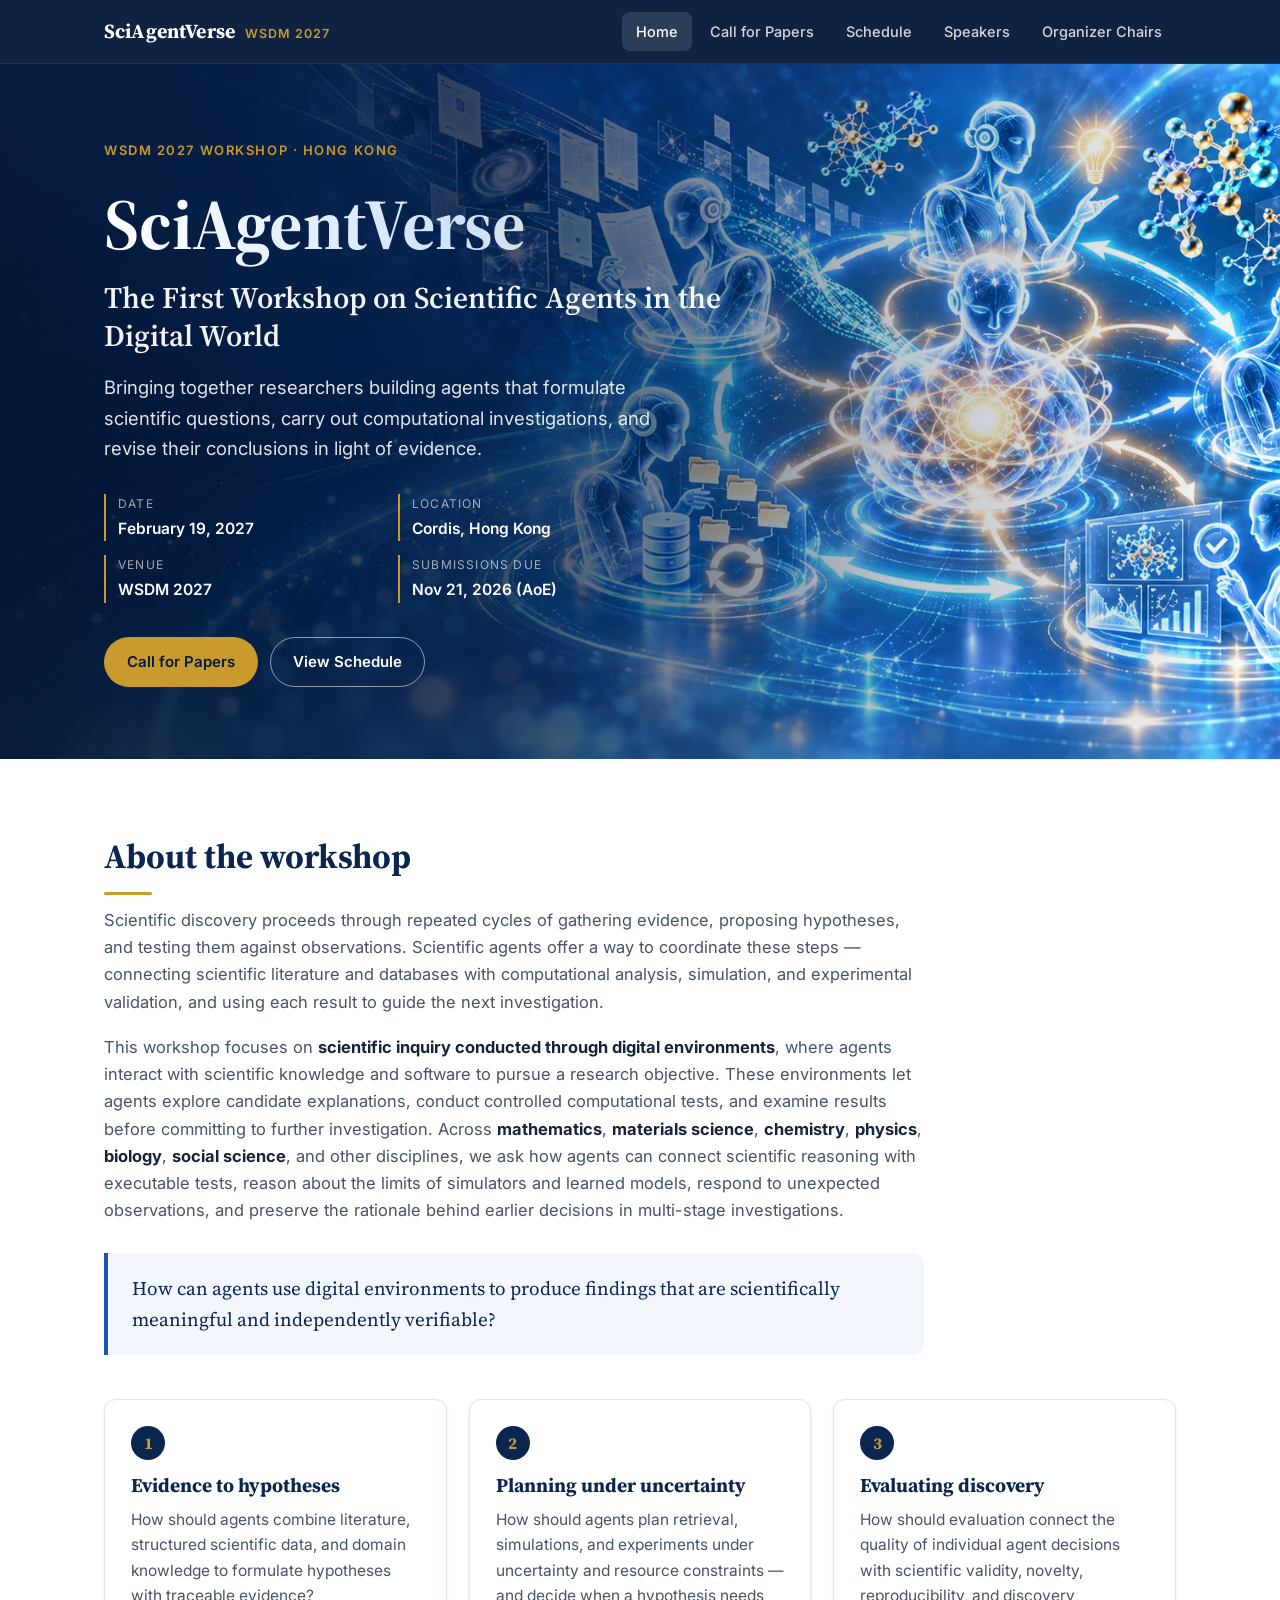
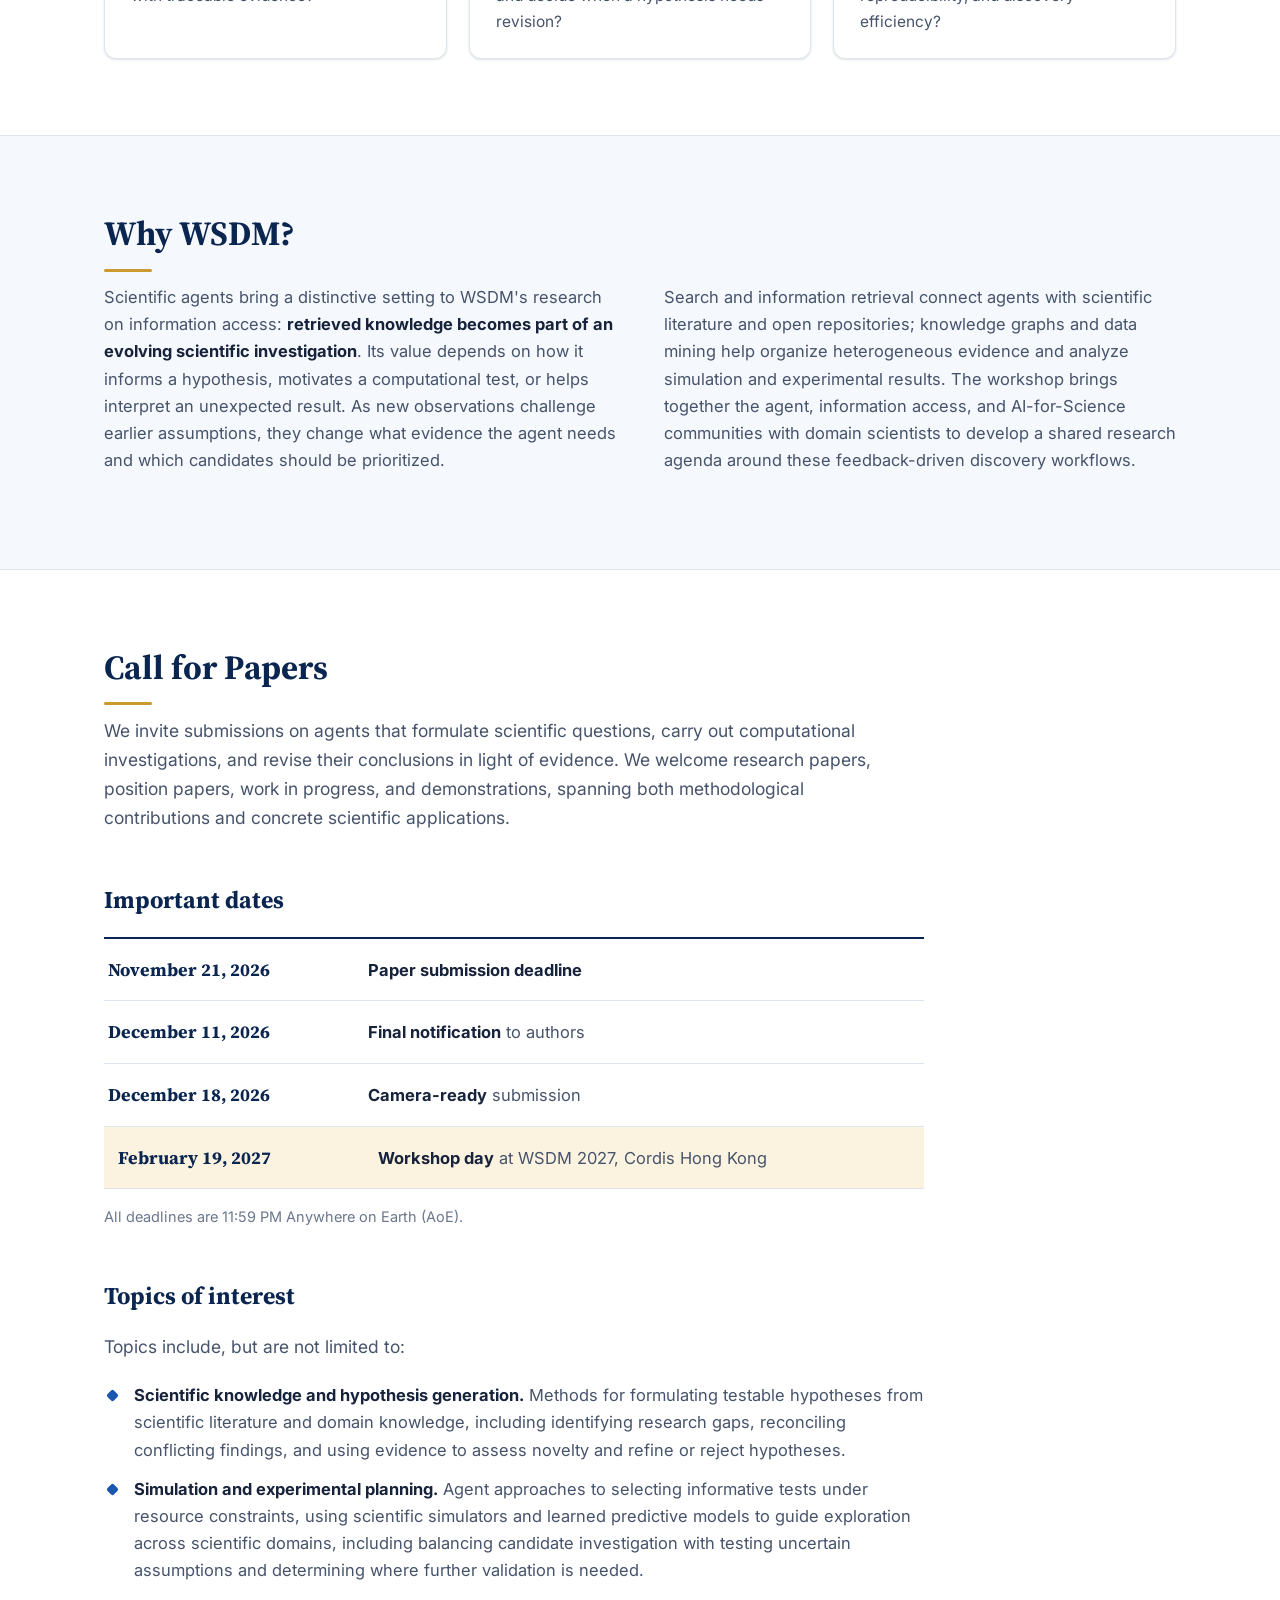
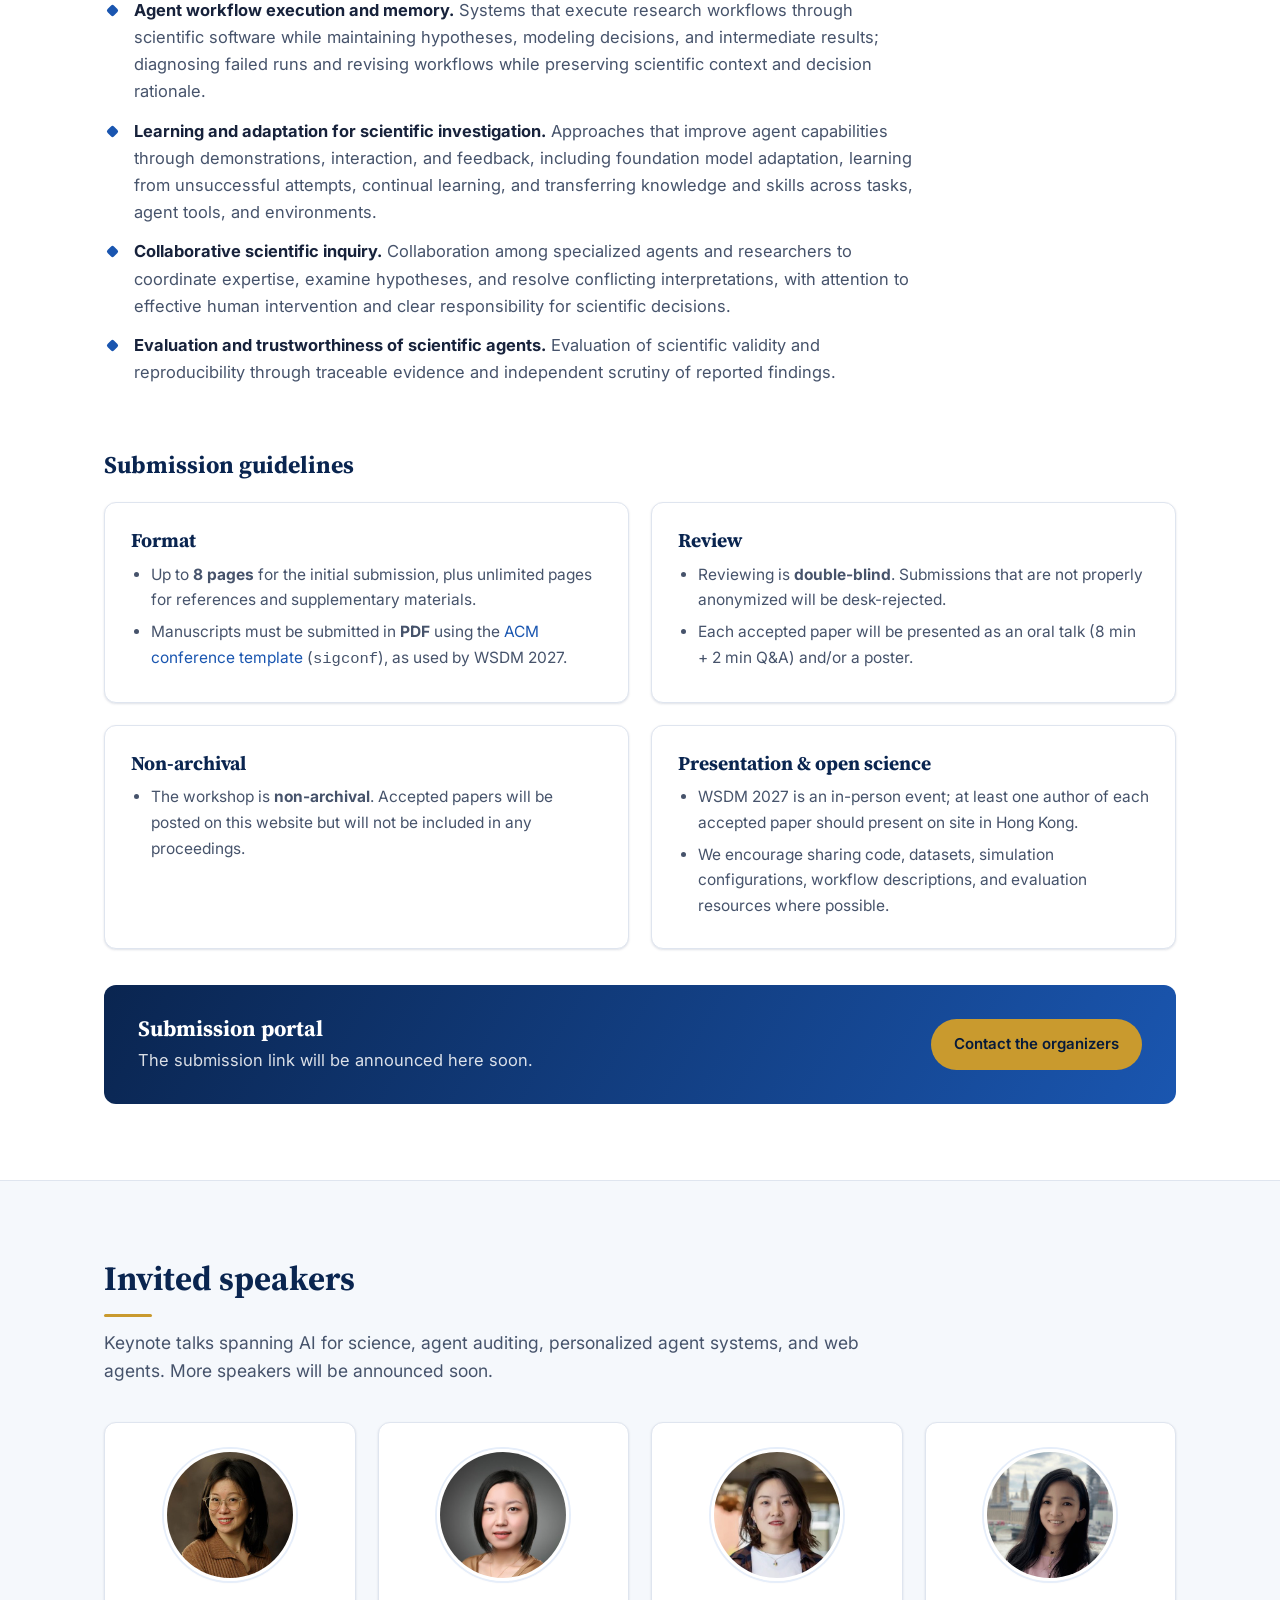
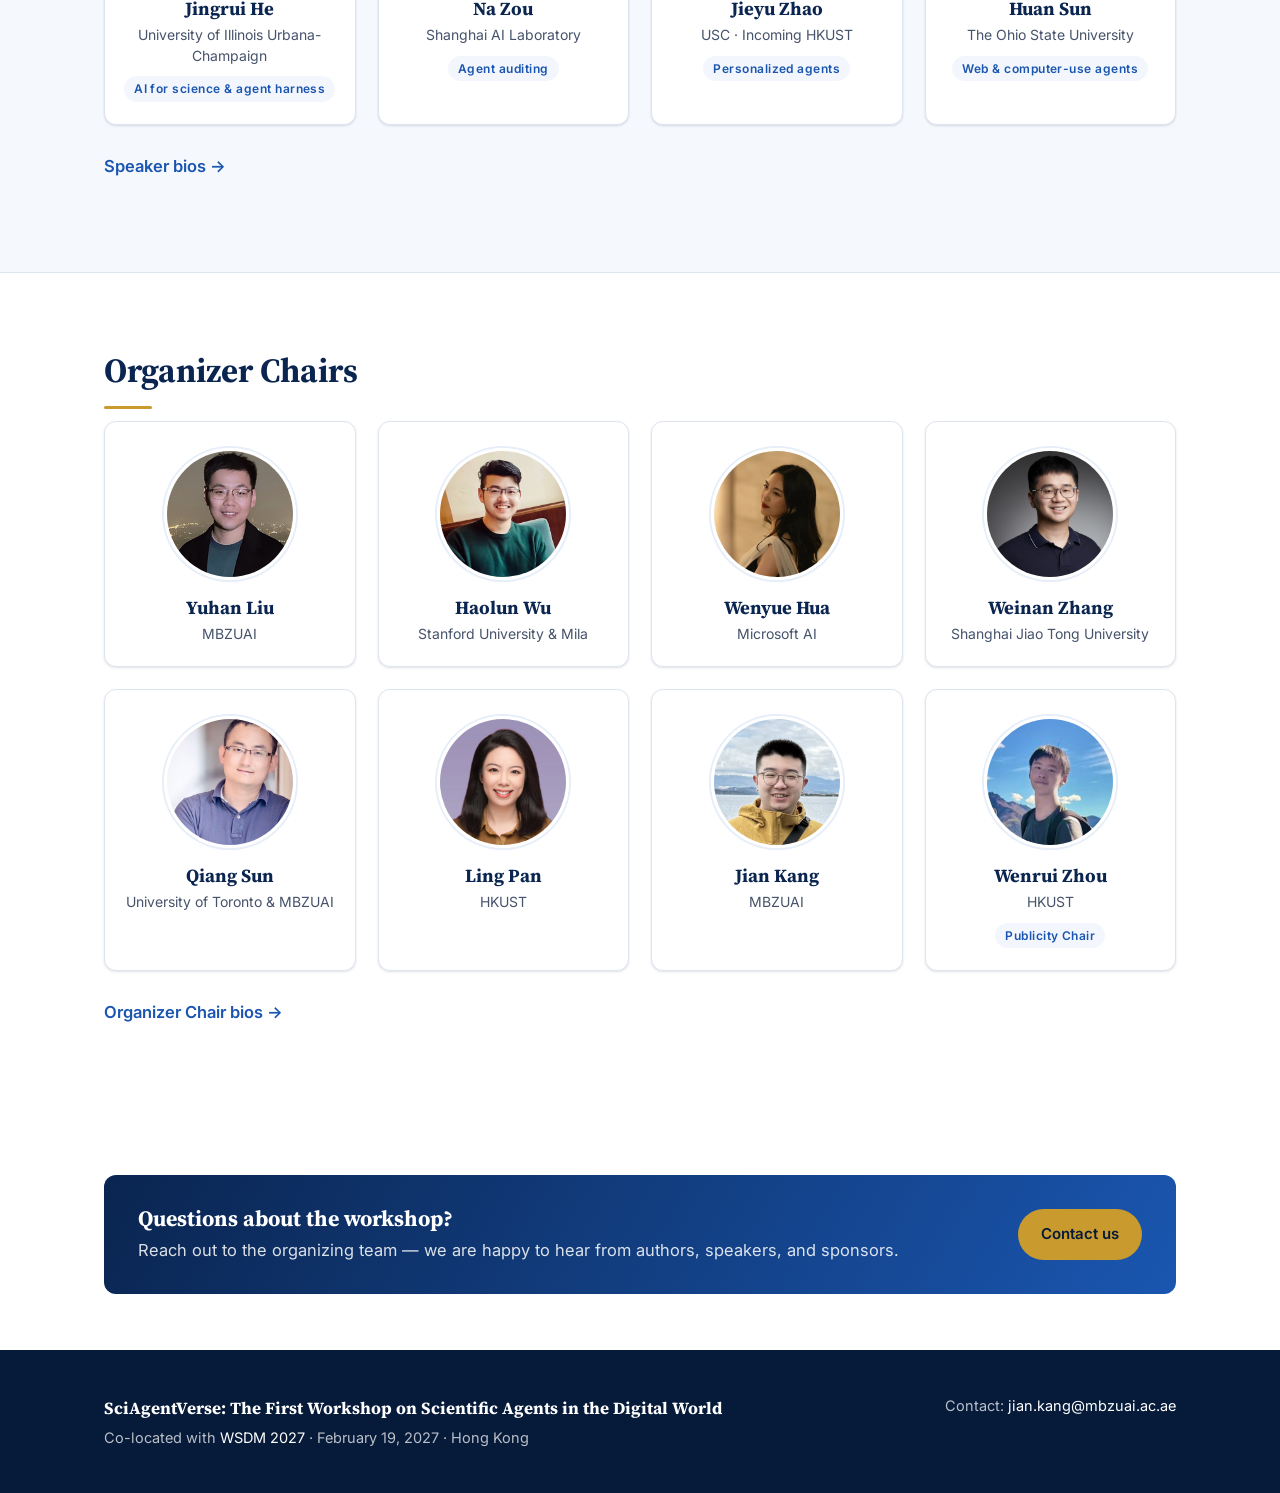
==== index.html @ 2a369bca "Add mathematics and bold disciplines in intro; rename workflow topic to Agent workflow execution and" ====
<!DOCTYPE html>
<html lang="en">
<head>
  <meta charset="UTF-8">
  <meta name="viewport" content="width=device-width, initial-scale=1.0">
  <title>SciAgentVerse @ WSDM 2027 — The First Workshop on Scientific Agents in the Digital World</title>
  <meta name="description" content="SciAgentVerse: The First Workshop on Scientific Agents in the Digital World, co-located with WSDM 2027 in Hong Kong on February 19, 2027.">
  <meta property="og:title" content="SciAgentVerse: The First Workshop on Scientific Agents in the Digital World · WSDM 2027">
  <meta property="og:description" content="Agents that formulate scientific questions, carry out computational investigations, and revise their conclusions in light of evidence. February 19, 2027 · Hong Kong.">
  <meta property="og:image" content="assets/img/hero-1000.jpg">
  <link rel="icon" href="assets/favicon.svg" type="image/svg+xml">
  <link rel="preconnect" href="https://fonts.googleapis.com">
  <link rel="preconnect" href="https://fonts.gstatic.com" crossorigin>
  <link href="https://fonts.googleapis.com/css2?family=Inter:wght@400;500;600;700&family=Source+Serif+4:opsz,wght@8..60,600;8..60,700&display=swap" rel="stylesheet">
  <link rel="stylesheet" href="css/style.css">
</head>
<body>

<nav class="site-nav">
  <div class="container">
    <a class="brand" href="index.html"><span class="name">SciAgentVerse</span><span class="venue">WSDM 2027</span></a>
    <button class="nav-toggle" aria-label="Toggle navigation" aria-expanded="false">&#9776;</button>
    <ul class="nav-links">
      <li><a href="index.html" class="active">Home</a></li>
      <li><a href="#cfp">Call for Papers</a></li>
      <li><a href="schedule.html">Schedule</a></li>
      <li><a href="speakers.html">Speakers</a></li>
      <li><a href="organizers.html">Organizer Chairs</a></li>
    </ul>
  </div>
</nav>

<section class="hero">
  <div class="container">
    <div class="hero-content">
      <span class="eyebrow">WSDM 2027 Workshop &middot; Hong Kong</span>
      <h1><span class="h1-acronym">SciAgentVerse</span><span class="h1-full">The First Workshop on Scientific Agents in the Digital World</span></h1>
      <p class="tagline">Bringing together researchers building agents that formulate scientific questions, carry out computational investigations, and revise their conclusions in light of evidence.</p>
      <dl class="hero-meta">
        <div><dt>Date</dt><dd>February 19, 2027</dd></div>
        <div><dt>Location</dt><dd>Cordis, Hong Kong</dd></div>
        <div><dt>Venue</dt><dd><a href="https://wsdm-conference.org/2027/" target="_blank" rel="noopener">WSDM 2027</a></dd></div>
        <div><dt>Submissions due</dt><dd>Nov 21, 2026 (AoE)</dd></div>
      </dl>
      <div class="btn-row">
        <a class="btn btn-primary" href="#cfp">Call for Papers</a>
        <a class="btn btn-ghost" href="schedule.html">View Schedule</a>
      </div>
    </div>
  </div>
</section>

<section class="block" id="about">
  <div class="container">
    <h2 class="section-title">About the workshop</h2>
    <div class="prose">
      <p>Scientific discovery proceeds through repeated cycles of gathering evidence, proposing hypotheses, and testing them against observations. Scientific agents offer a way to coordinate these steps &mdash; connecting scientific literature and databases with computational analysis, simulation, and experimental validation, and using each result to guide the next investigation.</p>
      <p>This workshop focuses on <strong>scientific inquiry conducted through digital environments</strong>, where agents interact with scientific knowledge and software to pursue a research objective. These environments let agents explore candidate explanations, conduct controlled computational tests, and examine results before committing to further investigation. Across <strong>mathematics</strong>, <strong>materials science</strong>, <strong>chemistry</strong>, <strong>physics</strong>, <strong>biology</strong>, <strong>social science</strong>, and other disciplines, we ask how agents can connect scientific reasoning with executable tests, reason about the limits of simulators and learned models, respond to unexpected observations, and preserve the rationale behind earlier decisions in multi-stage investigations.</p>
    </div>
    <p class="highlight">How can agents use digital environments to produce findings that are scientifically meaningful and independently verifiable?</p>

    <div class="grid grid-3" style="margin-top:44px;">
      <div class="card">
        <span class="num">1</span>
        <h3>Evidence to hypotheses</h3>
        <p>How should agents combine literature, structured scientific data, and domain knowledge to formulate hypotheses with traceable evidence?</p>
      </div>
      <div class="card">
        <span class="num">2</span>
        <h3>Planning under uncertainty</h3>
        <p>How should agents plan retrieval, simulations, and experiments under uncertainty and resource constraints &mdash; and decide when a hypothesis needs revision?</p>
      </div>
      <div class="card">
        <span class="num">3</span>
        <h3>Evaluating discovery</h3>
        <p>How should evaluation connect the quality of individual agent decisions with scientific validity, novelty, reproducibility, and discovery efficiency?</p>
      </div>
    </div>
  </div>
</section>

<section class="block alt" id="why-wsdm">
  <div class="container">
    <h2 class="section-title">Why WSDM?</h2>
    <div class="prose two-col">
      <p>Scientific agents bring a distinctive setting to WSDM's research on information access: <strong>retrieved knowledge becomes part of an evolving scientific investigation</strong>. Its value depends on how it informs a hypothesis, motivates a computational test, or helps interpret an unexpected result. As new observations challenge earlier assumptions, they change what evidence the agent needs and which candidates should be prioritized.</p>
      <p>Search and information retrieval connect agents with scientific literature and open repositories; knowledge graphs and data mining help organize heterogeneous evidence and analyze simulation and experimental results. The workshop brings together the agent, information access, and AI-for-Science communities with domain scientists to develop a shared research agenda around these feedback-driven discovery workflows.</p>
    </div>
  </div>
</section>

<section class="block" id="cfp">
  <div class="container">
    <h2 class="section-title">Call for Papers</h2>
    <p class="section-lead">We invite submissions on agents that formulate scientific questions, carry out computational investigations, and revise their conclusions in light of evidence. We welcome research papers, position papers, work in progress, and demonstrations, spanning both methodological contributions and concrete scientific applications.</p>

    <h3 class="subhead" id="dates">Important dates</h3>
    <ul class="dates">
      <li><span class="date">November 21, 2026</span><span class="what"><strong>Paper submission deadline</strong></span></li>
      <li><span class="date">December 11, 2026</span><span class="what"><strong>Final notification</strong> to authors</span></li>
      <li><span class="date">December 18, 2026</span><span class="what"><strong>Camera-ready</strong> submission</span></li>
      <li class="featured"><span class="date">February 19, 2027</span><span class="what"><strong>Workshop day</strong> at WSDM 2027, Cordis Hong Kong</span></li>
    </ul>
    <p class="note">All deadlines are 11:59 PM Anywhere on Earth (AoE).</p>

    <h3 class="subhead" id="topics">Topics of interest</h3>
    <p class="section-lead" style="margin-bottom:20px;">Topics include, but are not limited to:</p>
    <ul class="check-list">
      <li><strong>Scientific knowledge and hypothesis generation.</strong> Methods for formulating testable hypotheses from scientific literature and domain knowledge, including identifying research gaps, reconciling conflicting findings, and using evidence to assess novelty and refine or reject hypotheses.</li>
      <li><strong>Simulation and experimental planning.</strong> Agent approaches to selecting informative tests under resource constraints, using scientific simulators and learned predictive models to guide exploration across scientific domains, including balancing candidate investigation with testing uncertain assumptions and determining where further validation is needed.</li>
      <li><strong>Agent workflow execution and memory.</strong> Systems that execute research workflows through scientific software while maintaining hypotheses, modeling decisions, and intermediate results; diagnosing failed runs and revising workflows while preserving scientific context and decision rationale.</li>
      <li><strong>Learning and adaptation for scientific investigation.</strong> Approaches that improve agent capabilities through demonstrations, interaction, and feedback, including foundation model adaptation, learning from unsuccessful attempts, continual learning, and transferring knowledge and skills across tasks, agent tools, and environments.</li>
      <li><strong>Collaborative scientific inquiry.</strong> Collaboration among specialized agents and researchers to coordinate expertise, examine hypotheses, and resolve conflicting interpretations, with attention to effective human intervention and clear responsibility for scientific decisions.</li>
      <li><strong>Evaluation and trustworthiness of scientific agents.</strong> Evaluation of scientific validity and reproducibility through traceable evidence and independent scrutiny of reported findings.</li>
    </ul>

    <h3 class="subhead" id="submit">Submission guidelines</h3>
    <div class="info-grid">
      <div class="card">
        <h3>Format</h3>
        <ul>
          <li>Up to <strong>8 pages</strong> for the initial submission, plus unlimited pages for references and supplementary materials.</li>
          <li>Manuscripts must be submitted in <strong>PDF</strong> using the <a href="https://www.acm.org/publications/proceedings-template" target="_blank" rel="noopener">ACM conference template</a> (<code>sigconf</code>), as used by WSDM 2027.</li>
        </ul>
      </div>
      <div class="card">
        <h3>Review</h3>
        <ul>
          <li>Reviewing is <strong>double-blind</strong>. Submissions that are not properly anonymized will be desk-rejected.</li>
          <li>Each accepted paper will be presented as an oral talk (8 min + 2 min Q&amp;A) and/or a poster.</li>
        </ul>
      </div>
      <div class="card">
        <h3>Non-archival</h3>
        <ul>
          <li>The workshop is <strong>non-archival</strong>. Accepted papers will be posted on this website but will not be included in any proceedings.</li>
        </ul>
      </div>
      <div class="card">
        <h3>Presentation &amp; open science</h3>
        <ul>
          <li>WSDM 2027 is an in-person event; at least one author of each accepted paper should present on site in Hong Kong.</li>
          <li>We encourage sharing code, datasets, simulation configurations, workflow descriptions, and evaluation resources where possible.</li>
        </ul>
      </div>
    </div>

    <div class="cta" style="margin-top:36px;">
      <div>
        <h3>Submission portal</h3>
        <p>The submission link will be announced here soon.</p>
      </div>
      <a class="btn btn-primary" href="mailto:jian.kang@mbzuai.ac.ae?subject=WSDM%202027%20SciAgentVerse%20Workshop">Contact the organizers</a>
    </div>
  </div>
</section>

<section class="block alt" id="speakers">
  <div class="container">
    <h2 class="section-title">Invited speakers</h2>
    <p class="section-lead">Keynote talks spanning AI for science, agent auditing, personalized agent systems, and web agents. More speakers will be announced soon.</p>
    <div class="people">
      <a class="person" href="speakers.html#jingrui-he"><img src="assets/img/people/jingrui-he.jpg" alt="Jingrui He" loading="lazy"><span class="pname">Jingrui He</span><span class="prole">University of Illinois Urbana-Champaign</span><span class="ptag">AI for science &amp; agent harness</span></a>
      <a class="person" href="speakers.html#na-zou"><img src="assets/img/people/na-zou.jpg" alt="Na Zou" loading="lazy"><span class="pname">Na Zou</span><span class="prole">Shanghai AI Laboratory</span><span class="ptag">Agent auditing</span></a>
      <a class="person" href="speakers.html#jieyu-zhao"><img src="assets/img/people/jieyu-zhao.jpg" alt="Jieyu Zhao" loading="lazy"><span class="pname">Jieyu Zhao</span><span class="prole">USC &middot; Incoming HKUST</span><span class="ptag">Personalized agents</span></a>
      <a class="person" href="speakers.html#huan-sun"><img src="assets/img/people/huan-sun.jpg" alt="Huan Sun" loading="lazy"><span class="pname">Huan Sun</span><span class="prole">The Ohio State University</span><span class="ptag">Web &amp; computer-use agents</span></a>
    </div>
    <p class="more-link"><a href="speakers.html">Speaker bios &rarr;</a></p>
  </div>
</section>

<section class="block" id="organizers">
  <div class="container">
    <h2 class="section-title">Organizer Chairs</h2>
    <div class="people">
      <a class="person" href="https://liuyuhan31.github.io/" target="_blank" rel="noopener"><img src="assets/img/people/yuhan-liu.jpg" alt="Yuhan Liu" loading="lazy"><span class="pname">Yuhan Liu</span><span class="prole">MBZUAI</span></a>
      <a class="person" href="https://haolun-wu.github.io/" target="_blank" rel="noopener"><img src="assets/img/people/haolun-wu.jpg" alt="Haolun Wu" loading="lazy"><span class="pname">Haolun Wu</span><span class="prole">Stanford University &amp; Mila</span></a>
      <a class="person" href="https://wenyueh.github.io/en/" target="_blank" rel="noopener"><img src="assets/img/people/wenyue-hua.jpg" alt="Wenyue Hua" loading="lazy"><span class="pname">Wenyue Hua</span><span class="prole">Microsoft AI</span></a>
      <a class="person" href="https://wnzhang.net/" target="_blank" rel="noopener"><img src="assets/img/people/weinan-zhang.jpg" alt="Weinan Zhang" loading="lazy"><span class="pname">Weinan Zhang</span><span class="prole">Shanghai Jiao Tong University</span></a>
      <a class="person" href="https://sites.google.com/view/qsun" target="_blank" rel="noopener"><img src="assets/img/people/qiang-sun.jpg" alt="Qiang Sun" loading="lazy"><span class="pname">Qiang Sun</span><span class="prole">University of Toronto &amp; MBZUAI</span></a>
      <a class="person" href="https://ling-pan.github.io/" target="_blank" rel="noopener"><img src="assets/img/people/ling-pan.jpg" alt="Ling Pan" loading="lazy"><span class="pname">Ling Pan</span><span class="prole">HKUST</span></a>
      <a class="person" href="https://jiank2.github.io/" target="_blank" rel="noopener"><img src="assets/img/people/jian-kang.jpg" alt="Jian Kang" loading="lazy"><span class="pname">Jian Kang</span><span class="prole">MBZUAI</span></a>
      <a class="person" href="https://scholar.google.com/citations?user=5chCL_gAAAAJ" target="_blank" rel="noopener"><img src="assets/img/people/wenrui-zhou.jpg" alt="Wenrui Zhou" loading="lazy"><span class="pname">Wenrui Zhou</span><span class="prole">HKUST</span><span class="ptag">Publicity Chair</span></a>
    </div>
    <p class="more-link"><a href="organizers.html">Organizer Chair bios &rarr;</a></p>
  </div>
</section>

<section class="block tight">
  <div class="container">
    <div class="cta">
      <div>
        <h3>Questions about the workshop?</h3>
        <p>Reach out to the organizing team &mdash; we are happy to hear from authors, speakers, and sponsors.</p>
      </div>
      <a class="btn btn-primary" href="mailto:jian.kang@mbzuai.ac.ae?subject=WSDM%202027%20Scientific%20Agents%20Workshop">Contact us</a>
    </div>
  </div>
</section>

<footer class="site-footer">
  <div class="container">
    <div>
      <div class="ft-title">SciAgentVerse: The First Workshop on Scientific Agents in the Digital World</div>
      <div>Co-located with <a href="https://wsdm-conference.org/2027/" target="_blank" rel="noopener">WSDM 2027</a> · February 19, 2027 · Hong Kong</div>
    </div>
    <div>Contact: <a href="mailto:jian.kang@mbzuai.ac.ae">jian.kang@mbzuai.ac.ae</a></div>
  </div>
</footer>

<script src="js/main.js"></script>
</body>
</html>
---- css/style.css ----
/* ==========================================================================
   SciAgentVerse @ WSDM 2027 — shared stylesheet
   Palette drawn from the hero image: deep navy, scientific blue, warm gold.
   ========================================================================== */

:root {
  --navy-900: #061a3a;
  --navy-800: #0a2550;
  --navy-700: #0f3470;
  --blue-600: #1a56b0;
  --blue-500: #2a6fd1;
  --blue-100: #e6eefa;
  --blue-50:  #f3f7fd;
  --gold-500: #c99a2e;
  --gold-100: #fbf3e0;

  --ink:      #17223b;
  --ink-soft: #46536b;
  --ink-mute: #6b778c;
  --line:     #dfe5ef;
  --bg:       #ffffff;
  --bg-alt:   #f5f8fc;

  --radius: 12px;
  --shadow-sm: 0 1px 2px rgba(10, 37, 80, .06), 0 1px 3px rgba(10, 37, 80, .08);
  --shadow-md: 0 6px 24px rgba(10, 37, 80, .10);

  --serif: "Source Serif 4", Georgia, "Times New Roman", serif;
  --sans: "Inter", -apple-system, BlinkMacSystemFont, "Segoe UI", Roboto, "Helvetica Neue", Arial, sans-serif;
  --maxw: 1120px;
  --nav-h: 64px;
}

*, *::before, *::after { box-sizing: border-box; }
html { scroll-behavior: smooth; scroll-padding-top: calc(var(--nav-h) + 16px); }
body {
  margin: 0;
  font-family: var(--sans);
  font-size: 16.5px;
  line-height: 1.65;
  color: var(--ink);
  background: var(--bg);
  -webkit-font-smoothing: antialiased;
}
img { max-width: 100%; display: block; }
a { color: var(--blue-600); text-decoration: none; }
a:hover { text-decoration: underline; }
h1, h2, h3 { font-family: var(--serif); color: var(--navy-800); line-height: 1.25; margin: 0 0 .5em; }
p { margin: 0 0 1em; }

.container { max-width: var(--maxw); margin: 0 auto; padding: 0 24px; }

/* ---------- Navigation ---------- */
.site-nav {
  position: sticky; top: 0; z-index: 50;
  height: var(--nav-h);
  background: rgba(6, 26, 58, .96);
  backdrop-filter: saturate(140%) blur(8px);
  border-bottom: 1px solid rgba(255, 255, 255, .08);
}
.site-nav .container { height: 100%; display: flex; align-items: center; justify-content: space-between; gap: 24px; }
.brand { display: flex; align-items: baseline; gap: 10px; color: #fff; font-weight: 700; letter-spacing: .01em; }
.brand:hover { text-decoration: none; }
.brand .name { font-family: var(--serif); font-size: 20px; }
.brand .venue { font-size: 12.5px; font-weight: 600; color: var(--gold-500); letter-spacing: .08em; text-transform: uppercase; }
.nav-links { display: flex; gap: 4px; list-style: none; margin: 0; padding: 0; }
.nav-links a {
  display: block; padding: 8px 14px; border-radius: 8px;
  color: rgba(255, 255, 255, .82); font-size: 14.5px; font-weight: 500;
}
.nav-links a:hover { color: #fff; background: rgba(255, 255, 255, .08); text-decoration: none; }
.nav-links a.active { color: #fff; background: rgba(255, 255, 255, .12); }
.nav-toggle {
  display: none; background: none; border: 0; color: #fff; font-size: 24px;
  cursor: pointer; padding: 6px 10px; border-radius: 8px;
}

@media (max-width: 860px) {
  .nav-toggle { display: block; }
  .nav-links {
    display: none; position: absolute; top: var(--nav-h); left: 0; right: 0;
    flex-direction: column; gap: 0; padding: 8px 16px 16px;
    background: var(--navy-900); border-bottom: 1px solid rgba(255, 255, 255, .08);
  }
  .nav-links.open { display: flex; }
  .nav-links a { padding: 12px 8px; }
}

/* ---------- Hero ---------- */
.hero {
  position: relative; overflow: hidden;
  min-height: 560px;
  display: flex; align-items: center;
  color: #fff;
  background: var(--navy-900) url("../assets/img/hero.jpg") 22% center / cover no-repeat;
}
.hero::before {
  content: ""; position: absolute; inset: 0;
  background: linear-gradient(90deg, rgba(4, 20, 48, .92) 0%, rgba(4, 22, 54, .78) 38%, rgba(4, 24, 60, .25) 70%, rgba(4, 24, 60, 0) 100%);
}
.hero .container { position: relative; width: 100%; padding-top: 72px; padding-bottom: 72px; }
.hero-content { max-width: 640px; }
.eyebrow {
  display: inline-block; margin-bottom: 18px;
  font-size: 13px; font-weight: 600; letter-spacing: .12em; text-transform: uppercase;
  color: var(--gold-500);
}
.hero h1 { color: #fff; font-size: clamp(32px, 4.4vw, 50px); font-weight: 700; margin-bottom: 18px; }
.hero h1 .h1-acronym {
  display: block; margin-bottom: 10px;
  font-size: clamp(44px, 6.4vw, 72px); letter-spacing: -.01em;
  background: linear-gradient(90deg, #ffffff 0%, #cfe2ff 55%, #f1d58e 100%);
  -webkit-background-clip: text; background-clip: text; color: transparent;
}
.hero h1 .h1-full { display: block; font-size: clamp(22px, 2.6vw, 30px); font-weight: 600; color: rgba(255, 255, 255, .95); }
.hero .tagline { font-size: 18.5px; color: rgba(255, 255, 255, .88); max-width: 580px; margin-bottom: 30px; }
.hero-meta {
  display: grid; grid-template-columns: repeat(2, minmax(0, 1fr)); gap: 14px 28px;
  max-width: 560px; margin: 0 0 34px; padding: 0;
}
.hero-meta div { border-left: 2px solid var(--gold-500); padding-left: 12px; }
.hero-meta dt { font-size: 12px; text-transform: uppercase; letter-spacing: .1em; color: rgba(255, 255, 255, .62); }
.hero-meta dd { margin: 2px 0 0; font-weight: 600; font-size: 15.5px; }
.hero-meta dd a { color: #fff; }
.btn-row { display: flex; flex-wrap: wrap; gap: 12px; }
.btn {
  display: inline-block; padding: 12px 22px; border-radius: 999px;
  font-weight: 600; font-size: 15px; border: 1px solid transparent;
  transition: background .15s, color .15s, border-color .15s;
}
.btn:hover { text-decoration: none; }
.btn-primary { background: var(--gold-500); color: var(--navy-900); }
.btn-primary:hover { background: #ddb04a; }
.btn-ghost { border-color: rgba(255, 255, 255, .55); color: #fff; }
.btn-ghost:hover { background: rgba(255, 255, 255, .1); }
.btn-outline { border-color: var(--blue-600); color: var(--blue-600); }
.btn-outline:hover { background: var(--blue-50); }

@media (max-width: 760px) {
  .hero { min-height: 0; background-position: 70% center; }
  .hero::before { background: linear-gradient(180deg, rgba(4, 20, 48, .80) 0%, rgba(4, 20, 48, .90) 100%); }
  .hero .container { padding-top: 56px; padding-bottom: 56px; }
  .hero-meta { grid-template-columns: 1fr; }
}

/* ---------- Page header (sub-pages) ---------- */
.page-header {
  position: relative; color: #fff; padding: 64px 0 52px;
  background: var(--navy-900) url("../assets/img/hero-1000.jpg") right center / cover no-repeat;
}
.page-header::before {
  content: ""; position: absolute; inset: 0;
  background: linear-gradient(90deg, rgba(4, 20, 48, .95) 0%, rgba(4, 22, 54, .85) 50%, rgba(4, 24, 60, .55) 100%);
}
.page-header .container { position: relative; }
.page-header h1 { color: #fff; font-size: clamp(30px, 4vw, 42px); margin-bottom: 10px; }
.page-header p { color: rgba(255, 255, 255, .85); max-width: 720px; margin: 0; font-size: 17px; }
.breadcrumb { font-size: 13.5px; color: rgba(255, 255, 255, .65); margin-bottom: 14px; }
.breadcrumb a { color: rgba(255, 255, 255, .85); }

/* ---------- Sections ---------- */
.block { padding: 76px 0; }
.block.alt { background: var(--bg-alt); border-top: 1px solid var(--line); border-bottom: 1px solid var(--line); }
.block.tight { padding: 56px 0; }
.section-title { font-size: clamp(26px, 3vw, 34px); margin-bottom: 12px; }
.section-title::after {
  content: ""; display: block; width: 48px; height: 3px; margin-top: 14px;
  background: var(--gold-500); border-radius: 2px;
}
.section-lead { color: var(--ink-soft); font-size: 17.5px; max-width: 800px; margin-bottom: 36px; }
.prose { max-width: 820px; color: var(--ink-soft); }
.prose p { margin-bottom: 1.1em; }
.prose strong { color: var(--ink); }
.highlight {
  margin: 28px 0 0; padding: 20px 24px; max-width: 820px;
  background: var(--blue-50); border-left: 4px solid var(--blue-600); border-radius: 0 var(--radius) var(--radius) 0;
  font-family: var(--serif); font-size: 19px; color: var(--navy-800);
}

/* ---------- Cards / grids ---------- */
.grid { display: grid; gap: 22px; }
.grid-3 { grid-template-columns: repeat(3, minmax(0, 1fr)); }
.grid-2 { grid-template-columns: repeat(2, minmax(0, 1fr)); }
@media (max-width: 900px) { .grid-3 { grid-template-columns: repeat(2, minmax(0, 1fr)); } }
@media (max-width: 620px) { .grid-3, .grid-2 { grid-template-columns: 1fr; } }

.card {
  background: #fff; border: 1px solid var(--line); border-radius: var(--radius);
  padding: 26px 26px 24px; box-shadow: var(--shadow-sm);
}
.card h3 { font-size: 19.5px; margin-bottom: 8px; }
.card p { color: var(--ink-soft); margin: 0; font-size: 15.5px; }
.card .num {
  display: inline-flex; align-items: center; justify-content: center;
  width: 34px; height: 34px; margin-bottom: 14px; border-radius: 50%;
  background: var(--navy-800); color: var(--gold-500); font-weight: 700; font-family: var(--serif);
}

/* ---------- Key dates ---------- */
.dates { list-style: none; margin: 0; padding: 0; max-width: 820px; border-top: 2px solid var(--navy-800); }
.dates li {
  display: grid; grid-template-columns: 240px minmax(0, 1fr); gap: 20px; align-items: baseline;
  padding: 16px 4px; border-bottom: 1px solid var(--line);
}
.dates .date { font-weight: 700; color: var(--navy-800); font-family: var(--serif); font-size: 18px; }
.dates .what { color: var(--ink-soft); }
.dates .what strong { color: var(--ink); }
.dates li.featured { background: var(--gold-100); padding-left: 14px; padding-right: 14px; }
.note { font-size: 14.5px; color: var(--ink-mute); margin-top: 16px; }
@media (max-width: 620px) { .dates li { grid-template-columns: 1fr; gap: 2px; } }

/* ---------- People ---------- */
.people { display: grid; gap: 22px; grid-template-columns: repeat(4, minmax(0, 1fr)); }
@media (max-width: 980px) { .people { grid-template-columns: repeat(3, minmax(0, 1fr)); } }
@media (max-width: 720px) { .people { grid-template-columns: repeat(2, minmax(0, 1fr)); } }
@media (max-width: 420px) { .people { grid-template-columns: 1fr; } }
.person {
  display: flex; flex-direction: column; align-items: center; text-align: center;
  padding: 26px 18px 22px; background: #fff; border: 1px solid var(--line);
  border-radius: var(--radius); box-shadow: var(--shadow-sm);
  color: inherit; transition: transform .15s, box-shadow .15s;
}
a.person:hover { text-decoration: none; transform: translateY(-2px); box-shadow: var(--shadow-md); }
.person img, .person .placeholder {
  width: 132px; height: 132px; border-radius: 50%; object-fit: cover; object-position: center top;
  border: 3px solid #fff; box-shadow: 0 0 0 2px var(--blue-100), var(--shadow-sm); margin-bottom: 16px;
}
.person .placeholder {
  display: flex; align-items: center; justify-content: center;
  background: linear-gradient(135deg, var(--navy-700), var(--blue-500)); color: #fff;
  font-family: var(--serif); font-size: 36px;
}
.person .pname { font-family: var(--serif); font-weight: 700; font-size: 18.5px; color: var(--navy-800); line-height: 1.3; }
.person .prole { font-size: 14px; color: var(--ink-soft); margin-top: 4px; line-height: 1.45; }
.person .ptag {
  margin-top: 10px; font-size: 12px; font-weight: 600; letter-spacing: .04em;
  color: var(--blue-600); background: var(--blue-50); padding: 3px 10px; border-radius: 999px;
}
.person.tba { border-style: dashed; background: transparent; box-shadow: none; justify-content: center; }
.person.tba .placeholder { background: var(--blue-100); color: var(--blue-600); }

/* Detailed bio rows (speakers / organizers pages) */
.bio-list { display: flex; flex-direction: column; gap: 22px; }
.bio {
  display: grid; grid-template-columns: 168px minmax(0, 1fr); gap: 30px; align-items: start;
  padding: 28px; background: #fff; border: 1px solid var(--line); border-radius: var(--radius); box-shadow: var(--shadow-sm);
}
.bio img, .bio .placeholder {
  width: 168px; height: 168px; border-radius: 50%; object-fit: cover; object-position: center top;
  border: 3px solid #fff; box-shadow: 0 0 0 2px var(--blue-100), var(--shadow-sm);
}
.bio h3 { font-size: 23px; margin-bottom: 2px; }
.bio h3 a { color: inherit; }
.bio .affil { color: var(--blue-600); font-weight: 600; font-size: 15.5px; margin-bottom: 14px; }
.bio p { color: var(--ink-soft); font-size: 15.5px; margin-bottom: .8em; }
.bio .talk {
  margin-top: 6px; padding: 10px 14px; border-radius: 8px; background: var(--gold-100);
  font-size: 15px; color: var(--ink);
}
.bio .talk b { color: var(--navy-800); }
.bio .links { display: flex; flex-wrap: wrap; gap: 8px 18px; font-size: 14.5px; font-weight: 600; margin-top: 8px; }
@media (max-width: 680px) {
  .bio { grid-template-columns: 1fr; justify-items: center; text-align: center; padding: 24px 20px; }
  .bio img, .bio .placeholder { width: 140px; height: 140px; }
  .bio .links { justify-content: center; }
  .bio p { text-align: left; }
}

.subhead { font-size: 24px; margin: 52px 0 22px; }
.subhead:first-child { margin-top: 0; }

/* ---------- Schedule ---------- */
.schedule { width: 100%; border-collapse: collapse; background: #fff; border-radius: var(--radius); overflow: hidden; box-shadow: var(--shadow-sm); border: 1px solid var(--line); }
.schedule th, .schedule td { padding: 15px 20px; text-align: left; border-bottom: 1px solid var(--line); vertical-align: top; }
.schedule thead th { background: var(--navy-800); color: #fff; font-size: 13.5px; letter-spacing: .06em; text-transform: uppercase; font-weight: 600; }
.schedule td.time { width: 160px; white-space: nowrap; font-variant-numeric: tabular-nums; font-weight: 600; color: var(--navy-800); }
.schedule td .detail { display: block; color: var(--ink-mute); font-size: 14.5px; margin-top: 2px; }
.schedule tr.break td { background: var(--bg-alt); color: var(--ink-soft); }
.schedule tr.keynote td:nth-child(2) { border-left: 3px solid var(--blue-600); }
.schedule tr.session td:nth-child(2) { border-left: 3px solid var(--gold-500); }
.schedule tr:last-child td { border-bottom: 0; }
.legend { display: flex; flex-wrap: wrap; gap: 18px; font-size: 14px; color: var(--ink-soft); margin: 0 0 18px; }
.legend span::before { content: ""; display: inline-block; width: 12px; height: 12px; border-radius: 3px; margin-right: 7px; vertical-align: -1px; }
.legend .k::before { background: var(--blue-600); }
.legend .s::before { background: var(--gold-500); }
.legend .b::before { background: var(--line); }
@media (max-width: 620px) {
  .schedule th, .schedule td { padding: 12px 12px; }
  .schedule td.time { width: auto; white-space: normal; font-size: 14px; }
}

/* ---------- Lists, misc ---------- */
.check-list { list-style: none; padding: 0; margin: 0; max-width: 820px; }
.check-list li { position: relative; padding: 0 0 12px 30px; color: var(--ink-soft); }
.check-list li::before {
  content: ""; position: absolute; left: 4px; top: .55em; width: 9px; height: 9px;
  border-radius: 2px; background: var(--blue-600); transform: rotate(45deg);
}
.check-list li strong { color: var(--ink); }

.info-grid { display: grid; grid-template-columns: repeat(2, minmax(0, 1fr)); gap: 22px; }
@media (max-width: 720px) { .info-grid { grid-template-columns: 1fr; } }
.info-grid .card ul { margin: 0; padding-left: 20px; color: var(--ink-soft); font-size: 15.5px; }
.info-grid .card li { margin-bottom: 6px; }

.cta {
  display: flex; flex-wrap: wrap; align-items: center; justify-content: space-between; gap: 20px;
  padding: 30px 34px; border-radius: var(--radius);
  background: linear-gradient(120deg, var(--navy-800), var(--blue-600)); color: #fff;
}
.cta h3 { color: #fff; margin: 0 0 4px; font-size: 22px; }
.cta p { margin: 0; color: rgba(255, 255, 255, .85); }

.badge {
  display: inline-block; font-size: 12px; font-weight: 700; letter-spacing: .06em; text-transform: uppercase;
  padding: 3px 10px; border-radius: 999px; background: var(--gold-100); color: #8a6512; vertical-align: middle;
}

.more-link { margin-top: 28px; font-weight: 600; }

/* ---------- Footer ---------- */
.site-footer { background: var(--navy-900); color: rgba(255, 255, 255, .72); padding: 44px 0; font-size: 14.5px; }
.site-footer .container { display: flex; flex-wrap: wrap; justify-content: space-between; gap: 20px; }
.site-footer a { color: #fff; }
.site-footer .ft-title { color: #fff; font-family: var(--serif); font-size: 17px; font-weight: 700; margin-bottom: 4px; }

/* Two side-by-side text columns (Why WSDM) */
.prose.two-col { max-width: none; display: grid; grid-template-columns: repeat(2, minmax(0, 1fr)); gap: 0 48px; }
@media (max-width: 760px) { .prose.two-col { grid-template-columns: 1fr; } }
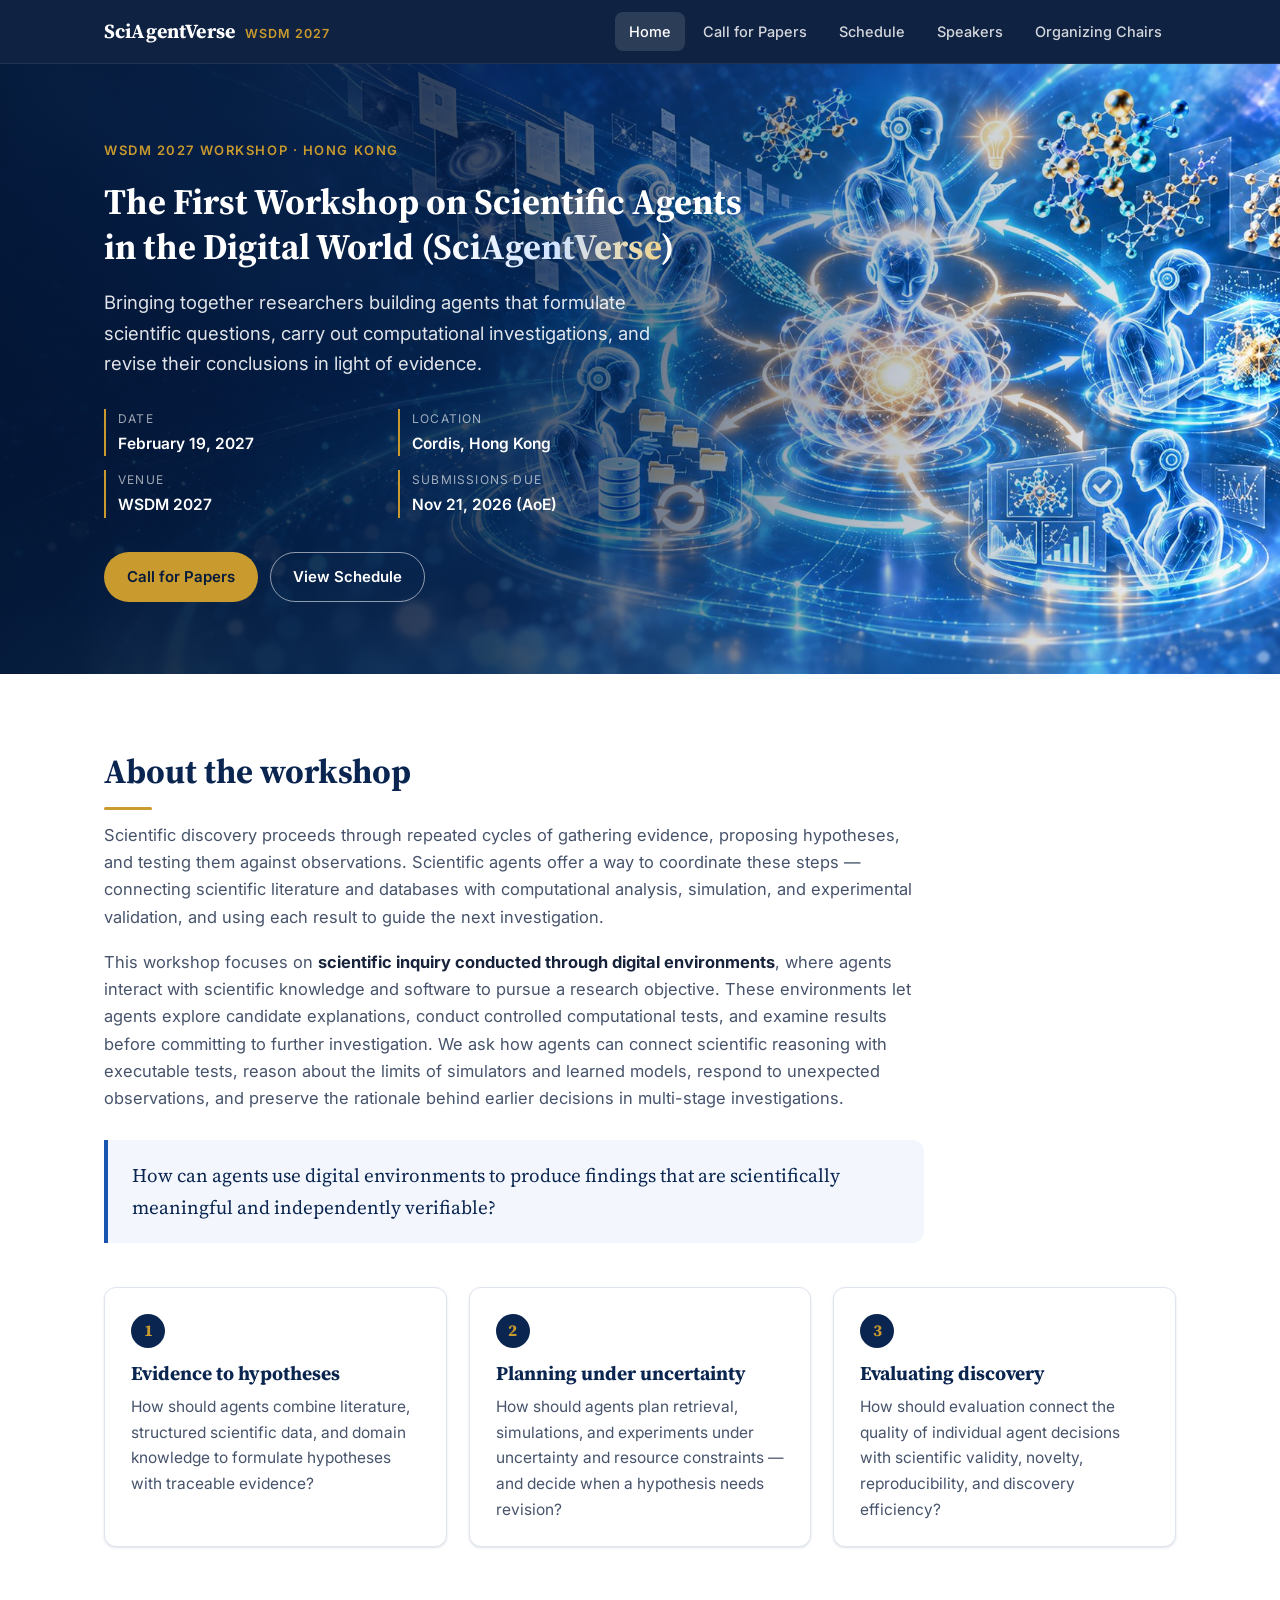
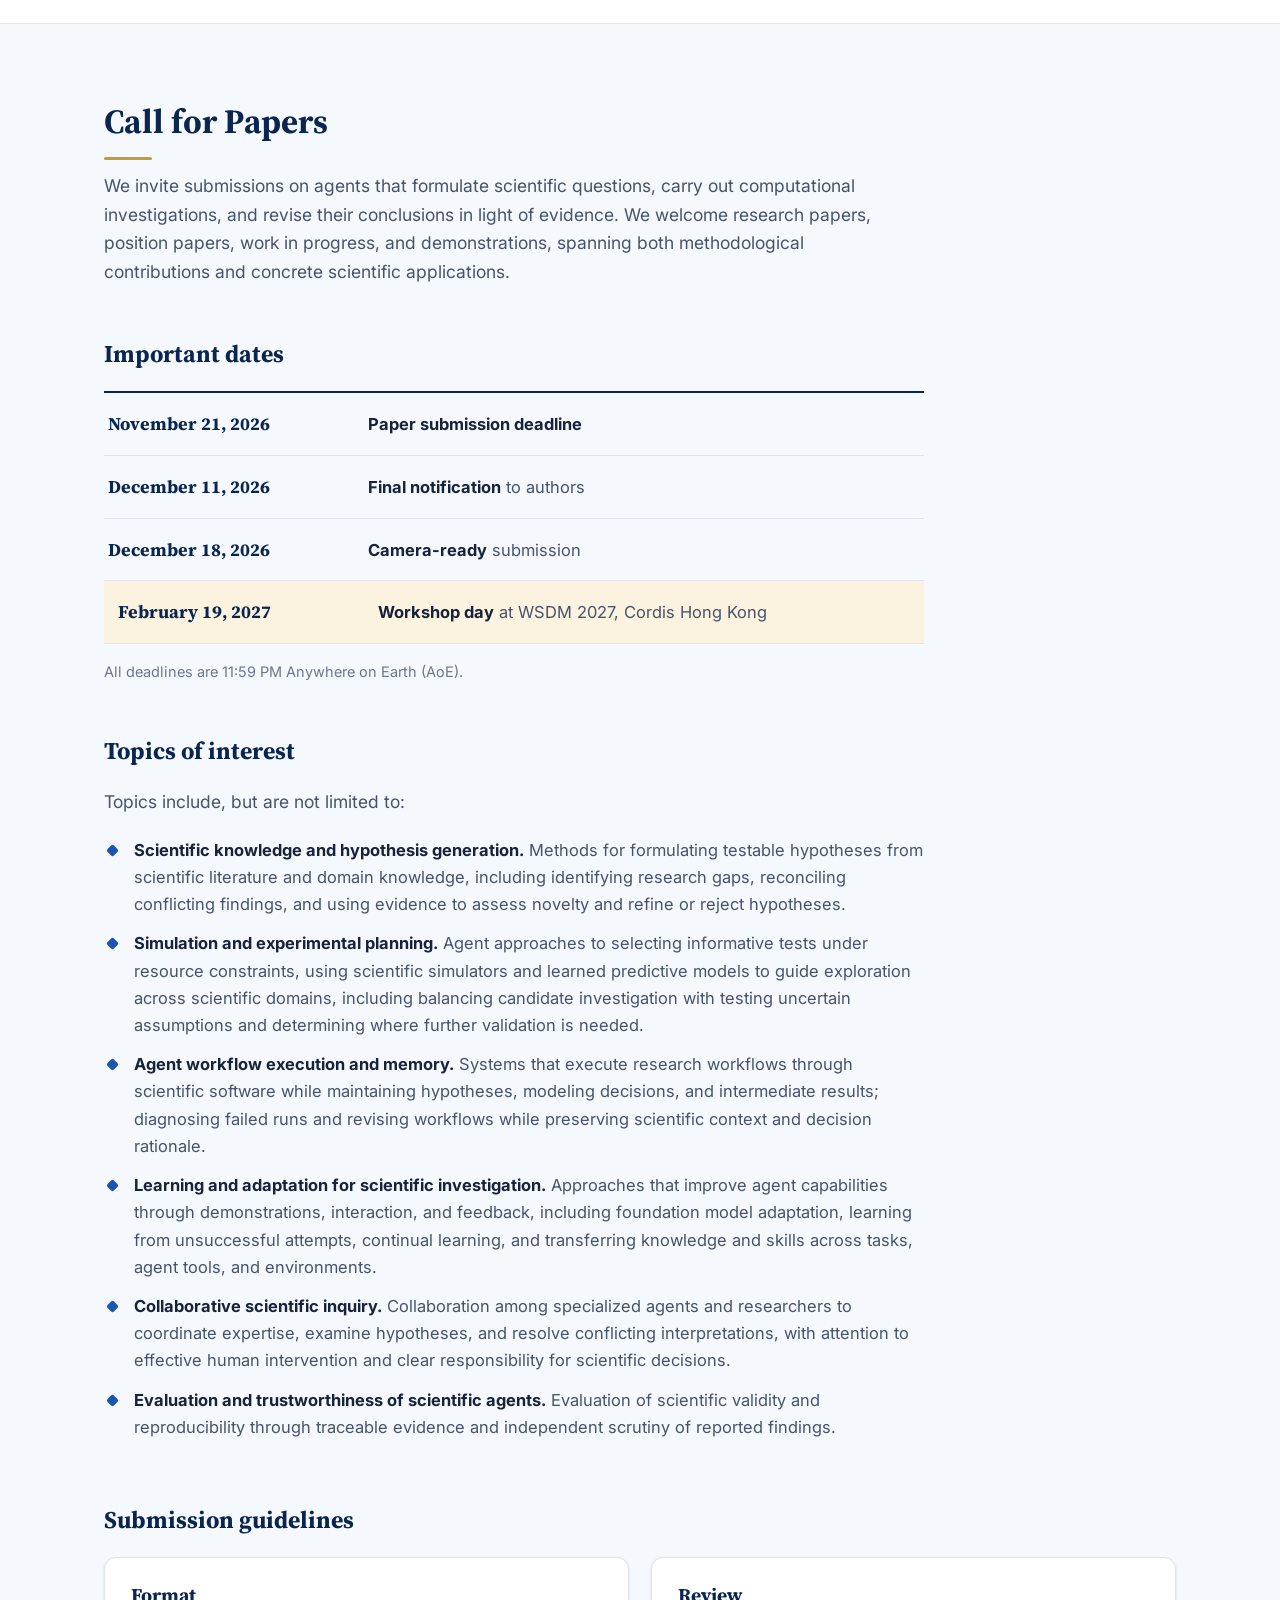
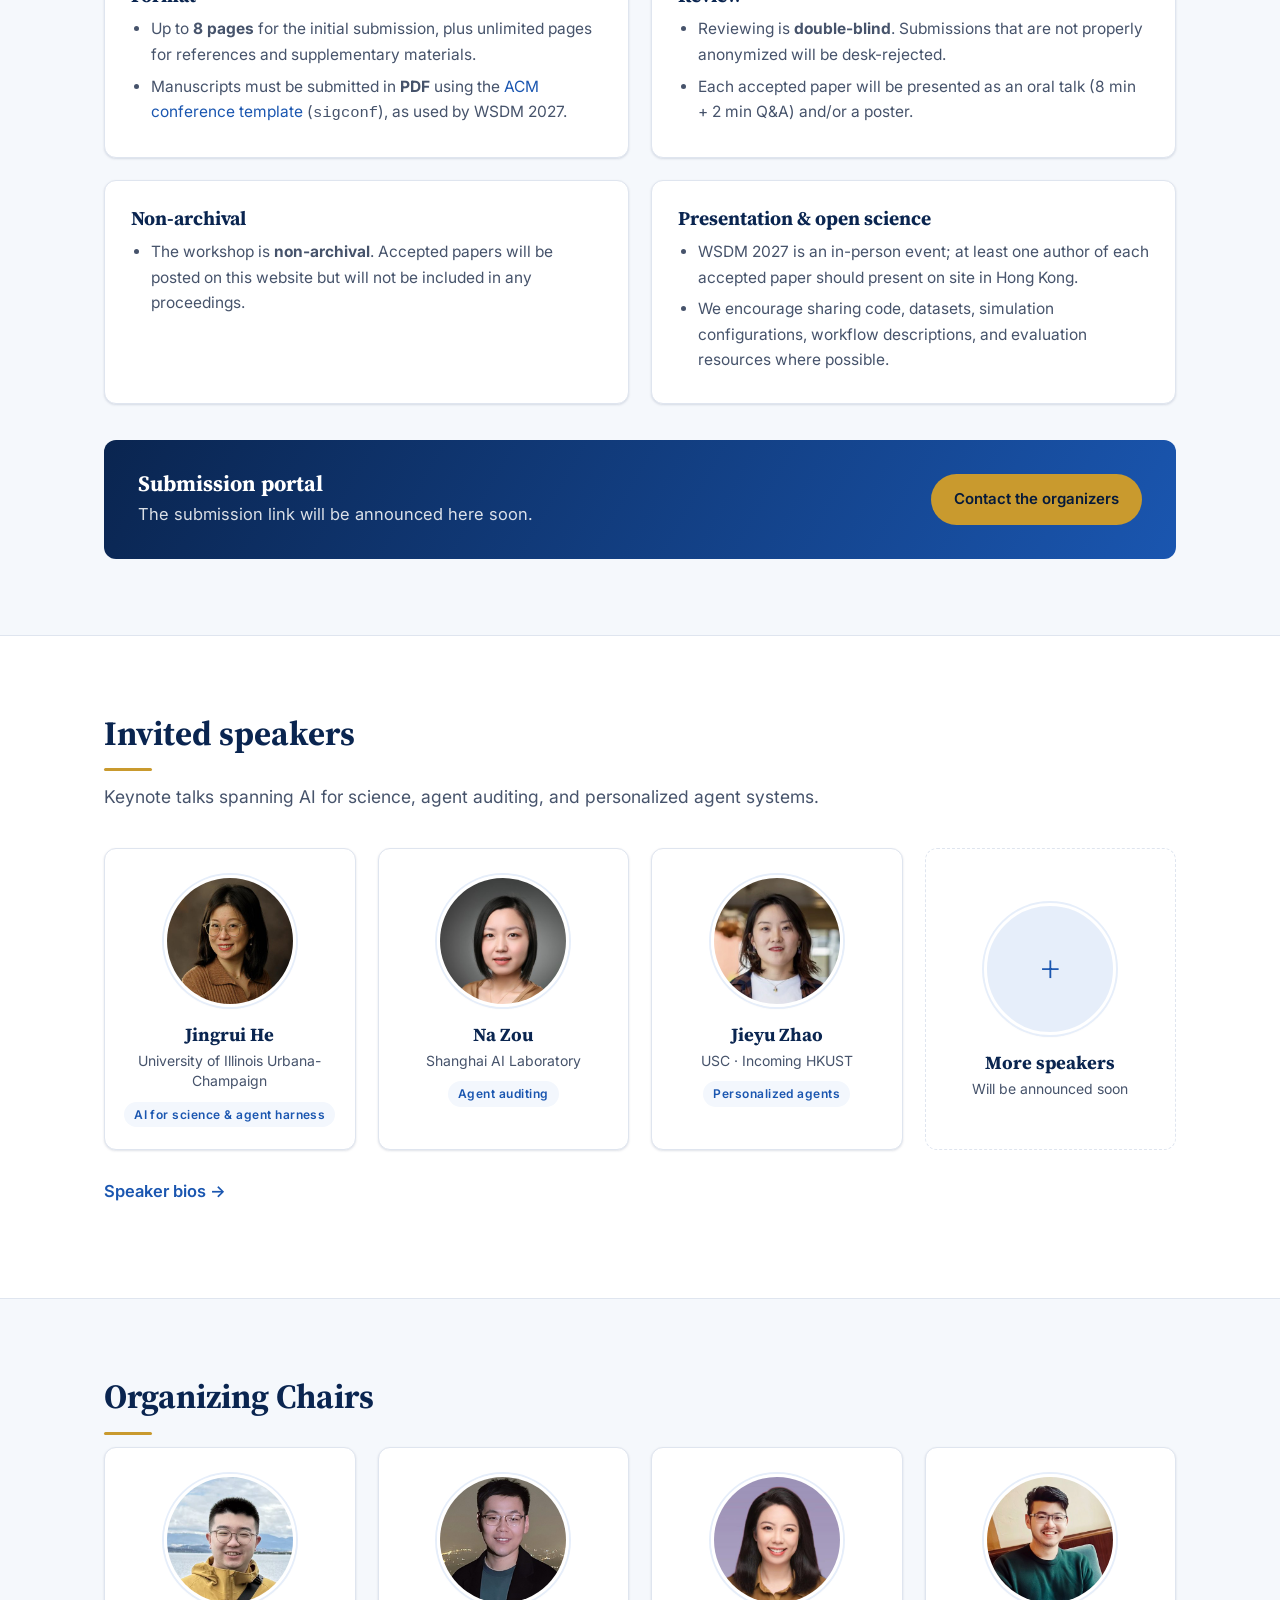
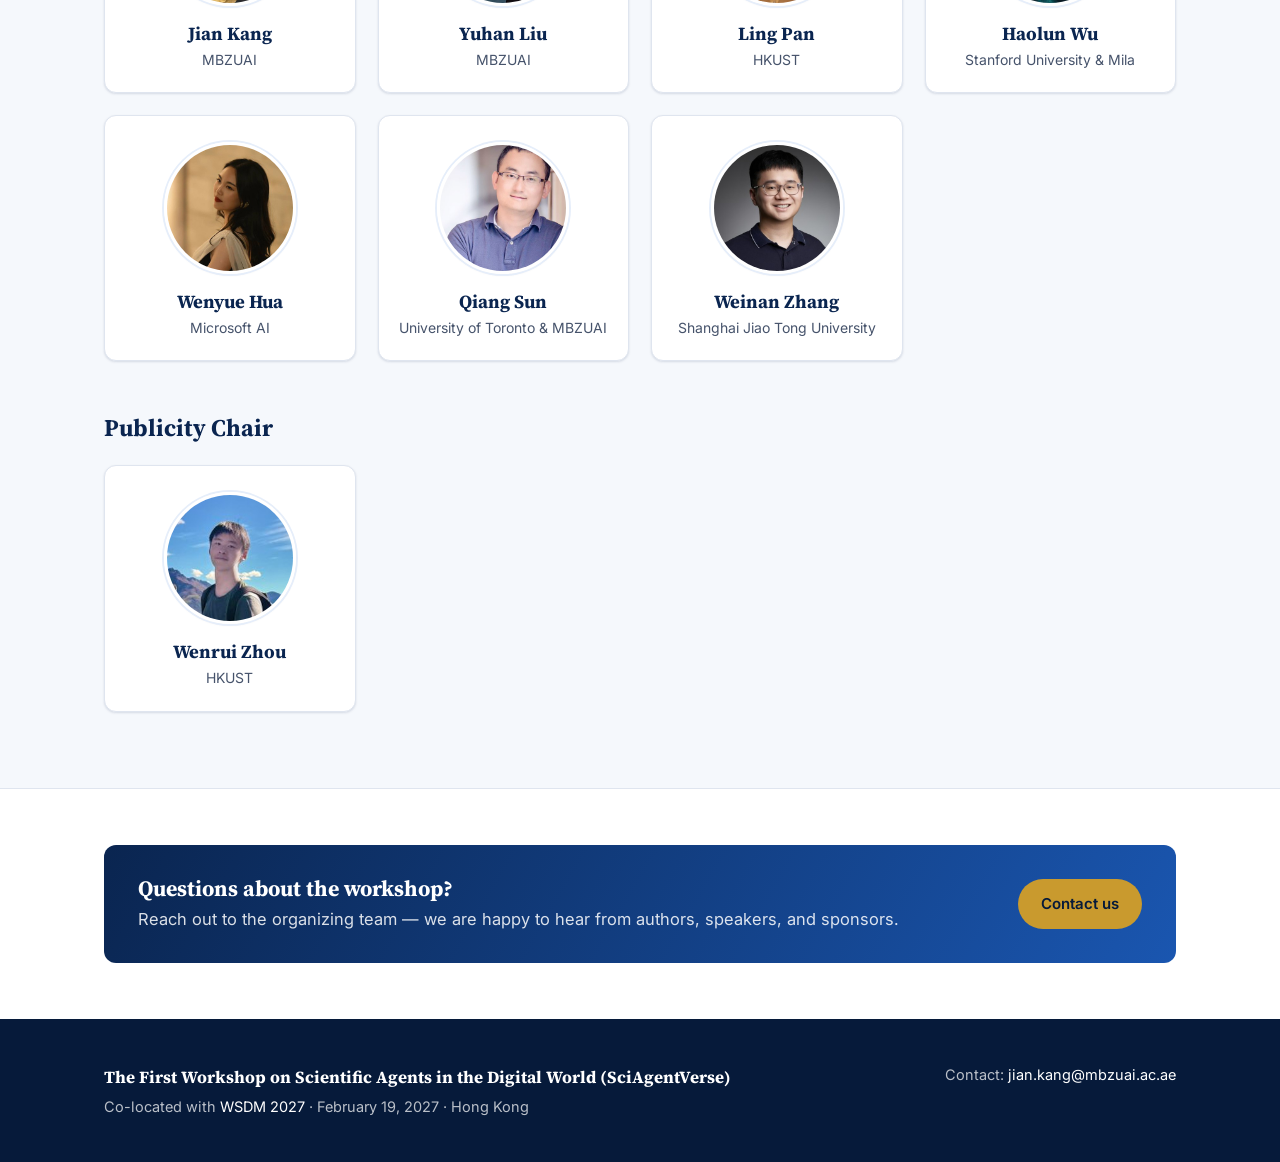
==== commit c0a26738: "Restructure homepage title, speakers, and organizing chairs - Lead hero title and full-name referenc" ====
--- a/index.html
+++ b/index.html
@@ -3,9 +3,9 @@
 <head>
   <meta charset="UTF-8">
   <meta name="viewport" content="width=device-width, initial-scale=1.0">
-  <title>SciAgentVerse @ WSDM 2027 — The First Workshop on Scientific Agents in the Digital World</title>
-  <meta name="description" content="SciAgentVerse: The First Workshop on Scientific Agents in the Digital World, co-located with WSDM 2027 in Hong Kong on February 19, 2027.">
-  <meta property="og:title" content="SciAgentVerse: The First Workshop on Scientific Agents in the Digital World · WSDM 2027">
+  <title>The First Workshop on Scientific Agents in the Digital World (SciAgentVerse) · WSDM 2027</title>
+  <meta name="description" content="The First Workshop on Scientific Agents in the Digital World (SciAgentVerse), co-located with WSDM 2027 in Hong Kong on February 19, 2027.">
+  <meta property="og:title" content="The First Workshop on Scientific Agents in the Digital World (SciAgentVerse) · WSDM 2027">
   <meta property="og:description" content="Agents that formulate scientific questions, carry out computational investigations, and revise their conclusions in light of evidence. February 19, 2027 · Hong Kong.">
   <meta property="og:image" content="assets/img/hero-1000.jpg">
   <link rel="icon" href="assets/favicon.svg" type="image/svg+xml">
@@ -25,7 +25,7 @@
       <li><a href="#cfp">Call for Papers</a></li>
       <li><a href="schedule.html">Schedule</a></li>
       <li><a href="speakers.html">Speakers</a></li>
-      <li><a href="organizers.html">Organizer Chairs</a></li>
+      <li><a href="#organizers">Organizing Chairs</a></li>
     </ul>
   </div>
 </nav>
@@ -34,7 +34,7 @@
   <div class="container">
     <div class="hero-content">
       <span class="eyebrow">WSDM 2027 Workshop &middot; Hong Kong</span>
-      <h1><span class="h1-acronym">SciAgentVerse</span><span class="h1-full">The First Workshop on Scientific Agents in the Digital World</span></h1>
+      <h1><span class="h1-full">The First Workshop on Scientific Agents in the Digital World</span> (<span class="h1-acronym">SciAgentVerse</span>)</h1>
       <p class="tagline">Bringing together researchers building agents that formulate scientific questions, carry out computational investigations, and revise their conclusions in light of evidence.</p>
       <dl class="hero-meta">
         <div><dt>Date</dt><dd>February 19, 2027</dd></div>
@@ -55,7 +55,7 @@
     <h2 class="section-title">About the workshop</h2>
     <div class="prose">
       <p>Scientific discovery proceeds through repeated cycles of gathering evidence, proposing hypotheses, and testing them against observations. Scientific agents offer a way to coordinate these steps &mdash; connecting scientific literature and databases with computational analysis, simulation, and experimental validation, and using each result to guide the next investigation.</p>
-      <p>This workshop focuses on <strong>scientific inquiry conducted through digital environments</strong>, where agents interact with scientific knowledge and software to pursue a research objective. These environments let agents explore candidate explanations, conduct controlled computational tests, and examine results before committing to further investigation. Across <strong>mathematics</strong>, <strong>materials science</strong>, <strong>chemistry</strong>, <strong>physics</strong>, <strong>biology</strong>, <strong>social science</strong>, and other disciplines, we ask how agents can connect scientific reasoning with executable tests, reason about the limits of simulators and learned models, respond to unexpected observations, and preserve the rationale behind earlier decisions in multi-stage investigations.</p>
+      <p>This workshop focuses on <strong>scientific inquiry conducted through digital environments</strong>, where agents interact with scientific knowledge and software to pursue a research objective. These environments let agents explore candidate explanations, conduct controlled computational tests, and examine results before committing to further investigation. We ask how agents can connect scientific reasoning with executable tests, reason about the limits of simulators and learned models, respond to unexpected observations, and preserve the rationale behind earlier decisions in multi-stage investigations.</p>
     </div>
     <p class="highlight">How can agents use digital environments to produce findings that are scientifically meaningful and independently verifiable?</p>
 
@@ -79,17 +79,7 @@
   </div>
 </section>
 
-<section class="block alt" id="why-wsdm">
-  <div class="container">
-    <h2 class="section-title">Why WSDM?</h2>
-    <div class="prose two-col">
-      <p>Scientific agents bring a distinctive setting to WSDM's research on information access: <strong>retrieved knowledge becomes part of an evolving scientific investigation</strong>. Its value depends on how it informs a hypothesis, motivates a computational test, or helps interpret an unexpected result. As new observations challenge earlier assumptions, they change what evidence the agent needs and which candidates should be prioritized.</p>
-      <p>Search and information retrieval connect agents with scientific literature and open repositories; knowledge graphs and data mining help organize heterogeneous evidence and analyze simulation and experimental results. The workshop brings together the agent, information access, and AI-for-Science communities with domain scientists to develop a shared research agenda around these feedback-driven discovery workflows.</p>
-    </div>
-  </div>
-</section>
-
-<section class="block" id="cfp">
+<section class="block alt" id="cfp">
   <div class="container">
     <h2 class="section-title">Call for Papers</h2>
     <p class="section-lead">We invite submissions on agents that formulate scientific questions, carry out computational investigations, and revise their conclusions in light of evidence. We welcome research papers, position papers, work in progress, and demonstrations, spanning both methodological contributions and concrete scientific applications.</p>
@@ -155,34 +145,37 @@
   </div>
 </section>
 
-<section class="block alt" id="speakers">
+<section class="block" id="speakers">
   <div class="container">
     <h2 class="section-title">Invited speakers</h2>
-    <p class="section-lead">Keynote talks spanning AI for science, agent auditing, personalized agent systems, and web agents. More speakers will be announced soon.</p>
+    <p class="section-lead">Keynote talks spanning AI for science, agent auditing, and personalized agent systems.</p>
     <div class="people">
       <a class="person" href="speakers.html#jingrui-he"><img src="assets/img/people/jingrui-he.jpg" alt="Jingrui He" loading="lazy"><span class="pname">Jingrui He</span><span class="prole">University of Illinois Urbana-Champaign</span><span class="ptag">AI for science &amp; agent harness</span></a>
       <a class="person" href="speakers.html#na-zou"><img src="assets/img/people/na-zou.jpg" alt="Na Zou" loading="lazy"><span class="pname">Na Zou</span><span class="prole">Shanghai AI Laboratory</span><span class="ptag">Agent auditing</span></a>
       <a class="person" href="speakers.html#jieyu-zhao"><img src="assets/img/people/jieyu-zhao.jpg" alt="Jieyu Zhao" loading="lazy"><span class="pname">Jieyu Zhao</span><span class="prole">USC &middot; Incoming HKUST</span><span class="ptag">Personalized agents</span></a>
-      <a class="person" href="speakers.html#huan-sun"><img src="assets/img/people/huan-sun.jpg" alt="Huan Sun" loading="lazy"><span class="pname">Huan Sun</span><span class="prole">The Ohio State University</span><span class="ptag">Web &amp; computer-use agents</span></a>
+      <div class="person tba"><span class="placeholder">+</span><span class="pname">More speakers</span><span class="prole">Will be announced soon</span></div>
     </div>
     <p class="more-link"><a href="speakers.html">Speaker bios &rarr;</a></p>
   </div>
 </section>
 
-<section class="block" id="organizers">
-  <div class="container">
-    <h2 class="section-title">Organizer Chairs</h2>
+<section class="block alt" id="organizers">
+  <div class="container">
+    <h2 class="section-title">Organizing Chairs</h2>
     <div class="people">
+      <a class="person" href="https://jiank2.github.io/" target="_blank" rel="noopener"><img src="assets/img/people/jian-kang.jpg" alt="Jian Kang" loading="lazy"><span class="pname">Jian Kang</span><span class="prole">MBZUAI</span></a>
       <a class="person" href="https://liuyuhan31.github.io/" target="_blank" rel="noopener"><img src="assets/img/people/yuhan-liu.jpg" alt="Yuhan Liu" loading="lazy"><span class="pname">Yuhan Liu</span><span class="prole">MBZUAI</span></a>
+      <a class="person" href="https://ling-pan.github.io/" target="_blank" rel="noopener"><img src="assets/img/people/ling-pan.jpg" alt="Ling Pan" loading="lazy"><span class="pname">Ling Pan</span><span class="prole">HKUST</span></a>
       <a class="person" href="https://haolun-wu.github.io/" target="_blank" rel="noopener"><img src="assets/img/people/haolun-wu.jpg" alt="Haolun Wu" loading="lazy"><span class="pname">Haolun Wu</span><span class="prole">Stanford University &amp; Mila</span></a>
       <a class="person" href="https://wenyueh.github.io/en/" target="_blank" rel="noopener"><img src="assets/img/people/wenyue-hua.jpg" alt="Wenyue Hua" loading="lazy"><span class="pname">Wenyue Hua</span><span class="prole">Microsoft AI</span></a>
+      <a class="person" href="https://sites.google.com/view/qsun" target="_blank" rel="noopener"><img src="assets/img/people/qiang-sun.jpg" alt="Qiang Sun" loading="lazy"><span class="pname">Qiang Sun</span><span class="prole">University of Toronto &amp; MBZUAI</span></a>
       <a class="person" href="https://wnzhang.net/" target="_blank" rel="noopener"><img src="assets/img/people/weinan-zhang.jpg" alt="Weinan Zhang" loading="lazy"><span class="pname">Weinan Zhang</span><span class="prole">Shanghai Jiao Tong University</span></a>
-      <a class="person" href="https://sites.google.com/view/qsun" target="_blank" rel="noopener"><img src="assets/img/people/qiang-sun.jpg" alt="Qiang Sun" loading="lazy"><span class="pname">Qiang Sun</span><span class="prole">University of Toronto &amp; MBZUAI</span></a>
-      <a class="person" href="https://ling-pan.github.io/" target="_blank" rel="noopener"><img src="assets/img/people/ling-pan.jpg" alt="Ling Pan" loading="lazy"><span class="pname">Ling Pan</span><span class="prole">HKUST</span></a>
-      <a class="person" href="https://jiank2.github.io/" target="_blank" rel="noopener"><img src="assets/img/people/jian-kang.jpg" alt="Jian Kang" loading="lazy"><span class="pname">Jian Kang</span><span class="prole">MBZUAI</span></a>
-      <a class="person" href="https://scholar.google.com/citations?user=5chCL_gAAAAJ" target="_blank" rel="noopener"><img src="assets/img/people/wenrui-zhou.jpg" alt="Wenrui Zhou" loading="lazy"><span class="pname">Wenrui Zhou</span><span class="prole">HKUST</span><span class="ptag">Publicity Chair</span></a>
-    </div>
-    <p class="more-link"><a href="organizers.html">Organizer Chair bios &rarr;</a></p>
+    </div>
+
+    <h3 class="subhead">Publicity Chair</h3>
+    <div class="people">
+      <a class="person" href="https://scholar.google.com/citations?user=5chCL_gAAAAJ" target="_blank" rel="noopener"><img src="assets/img/people/wenrui-zhou.jpg" alt="Wenrui Zhou" loading="lazy"><span class="pname">Wenrui Zhou</span><span class="prole">HKUST</span></a>
+    </div>
   </div>
 </section>
 
@@ -201,7 +194,7 @@
 <footer class="site-footer">
   <div class="container">
     <div>
-      <div class="ft-title">SciAgentVerse: The First Workshop on Scientific Agents in the Digital World</div>
+      <div class="ft-title">The First Workshop on Scientific Agents in the Digital World (SciAgentVerse)</div>
       <div>Co-located with <a href="https://wsdm-conference.org/2027/" target="_blank" rel="noopener">WSDM 2027</a> · February 19, 2027 · Hong Kong</div>
     </div>
     <div>Contact: <a href="mailto:jian.kang@mbzuai.ac.ae">jian.kang@mbzuai.ac.ae</a></div>
--- a/css/style.css
+++ b/css/style.css
@@ -105,14 +105,11 @@
   font-size: 13px; font-weight: 600; letter-spacing: .12em; text-transform: uppercase;
   color: var(--gold-500);
 }
-.hero h1 { color: #fff; font-size: clamp(32px, 4.4vw, 50px); font-weight: 700; margin-bottom: 18px; }
+.hero h1 { color: #fff; font-size: clamp(26px, 3vw, 36px); font-weight: 700; margin-bottom: 18px; }
 .hero h1 .h1-acronym {
-  display: block; margin-bottom: 10px;
-  font-size: clamp(44px, 6.4vw, 72px); letter-spacing: -.01em;
   background: linear-gradient(90deg, #ffffff 0%, #cfe2ff 55%, #f1d58e 100%);
   -webkit-background-clip: text; background-clip: text; color: transparent;
 }
-.hero h1 .h1-full { display: block; font-size: clamp(22px, 2.6vw, 30px); font-weight: 600; color: rgba(255, 255, 255, .95); }
 .hero .tagline { font-size: 18.5px; color: rgba(255, 255, 255, .88); max-width: 580px; margin-bottom: 30px; }
 .hero-meta {
   display: grid; grid-template-columns: repeat(2, minmax(0, 1fr)); gap: 14px 28px;
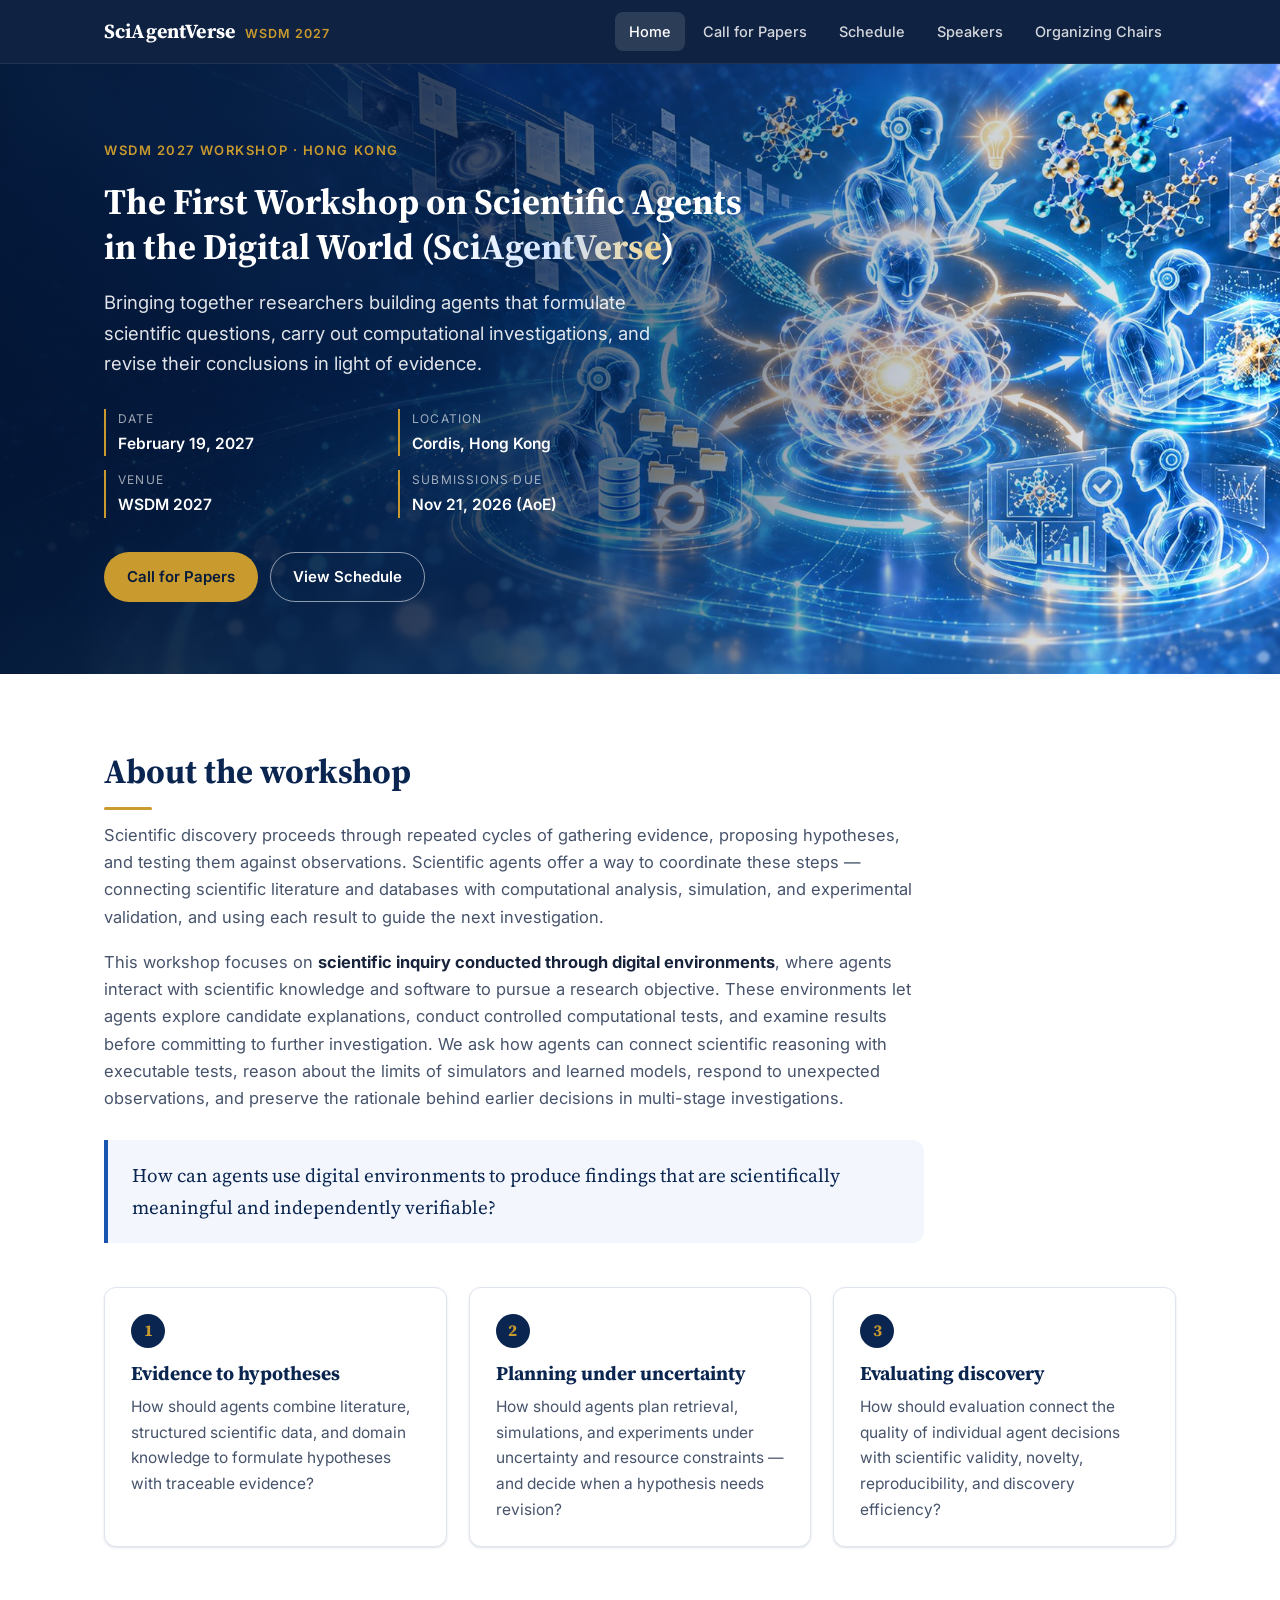
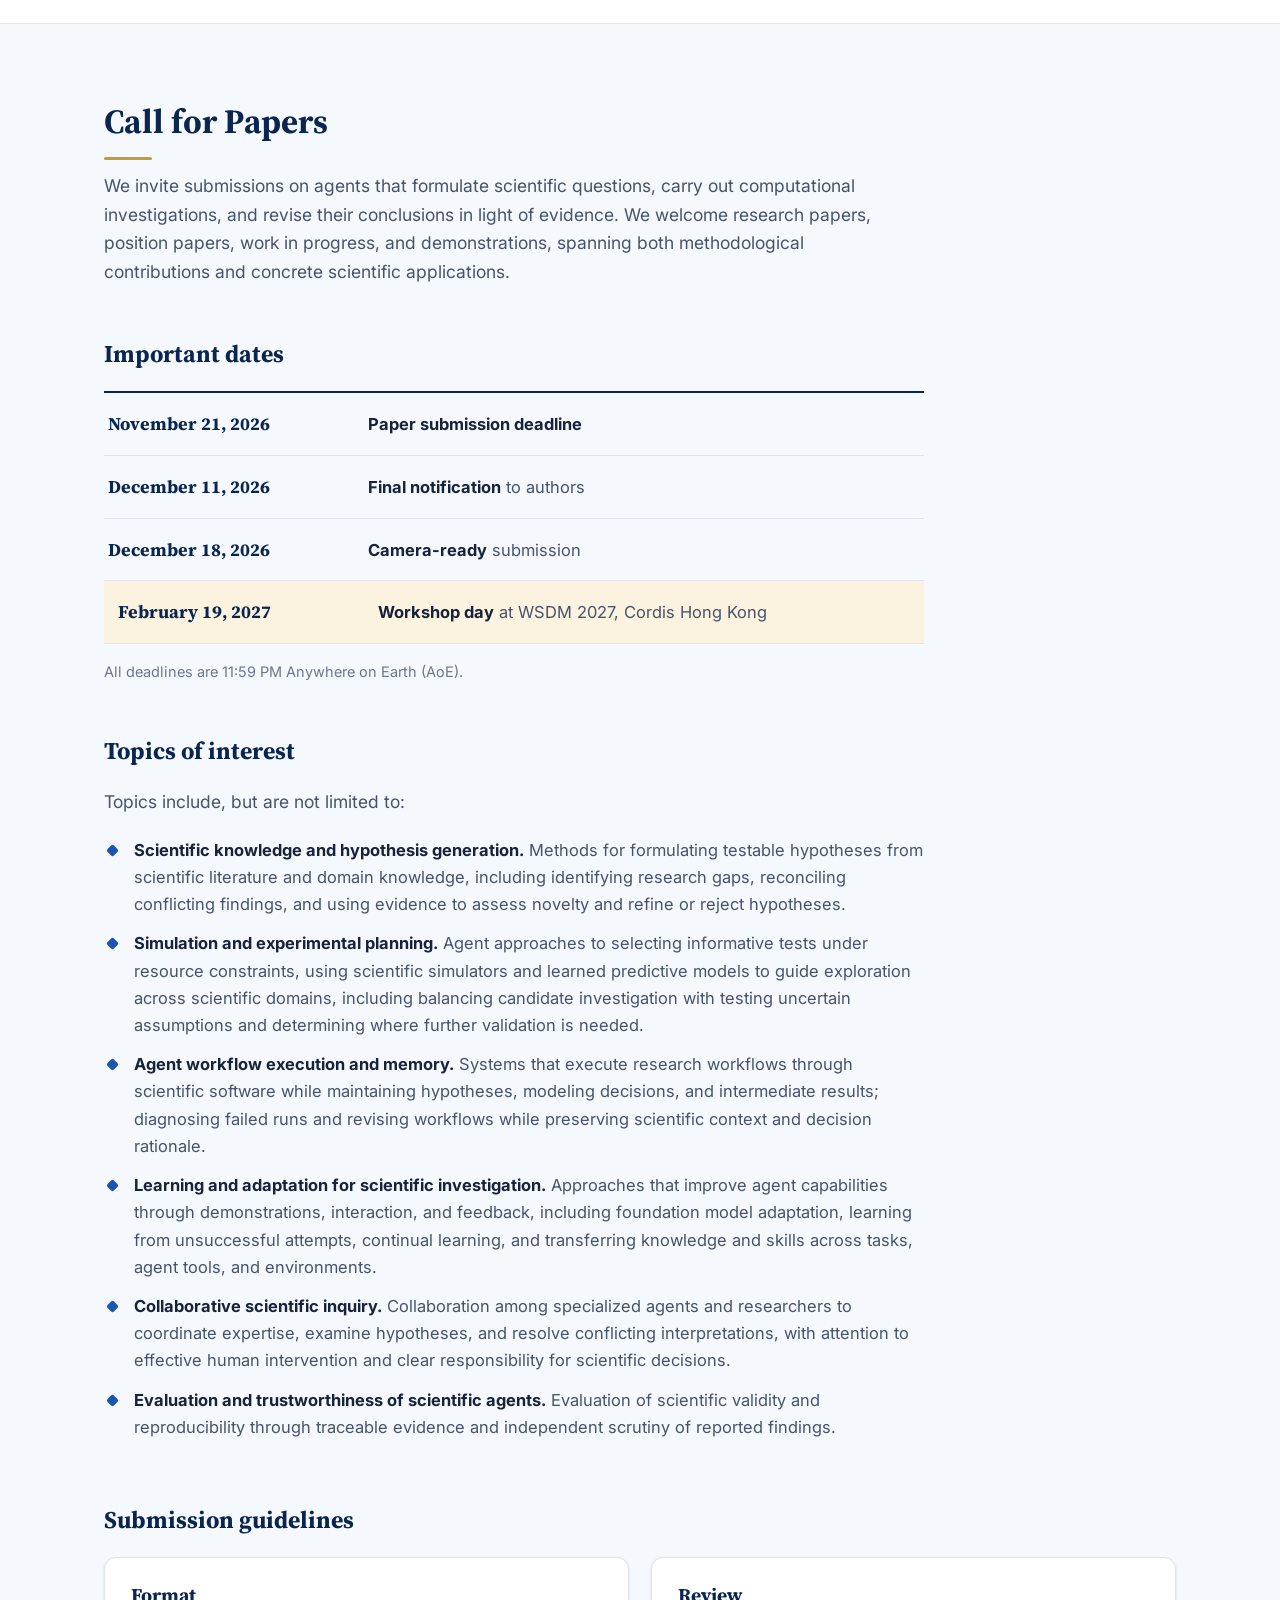
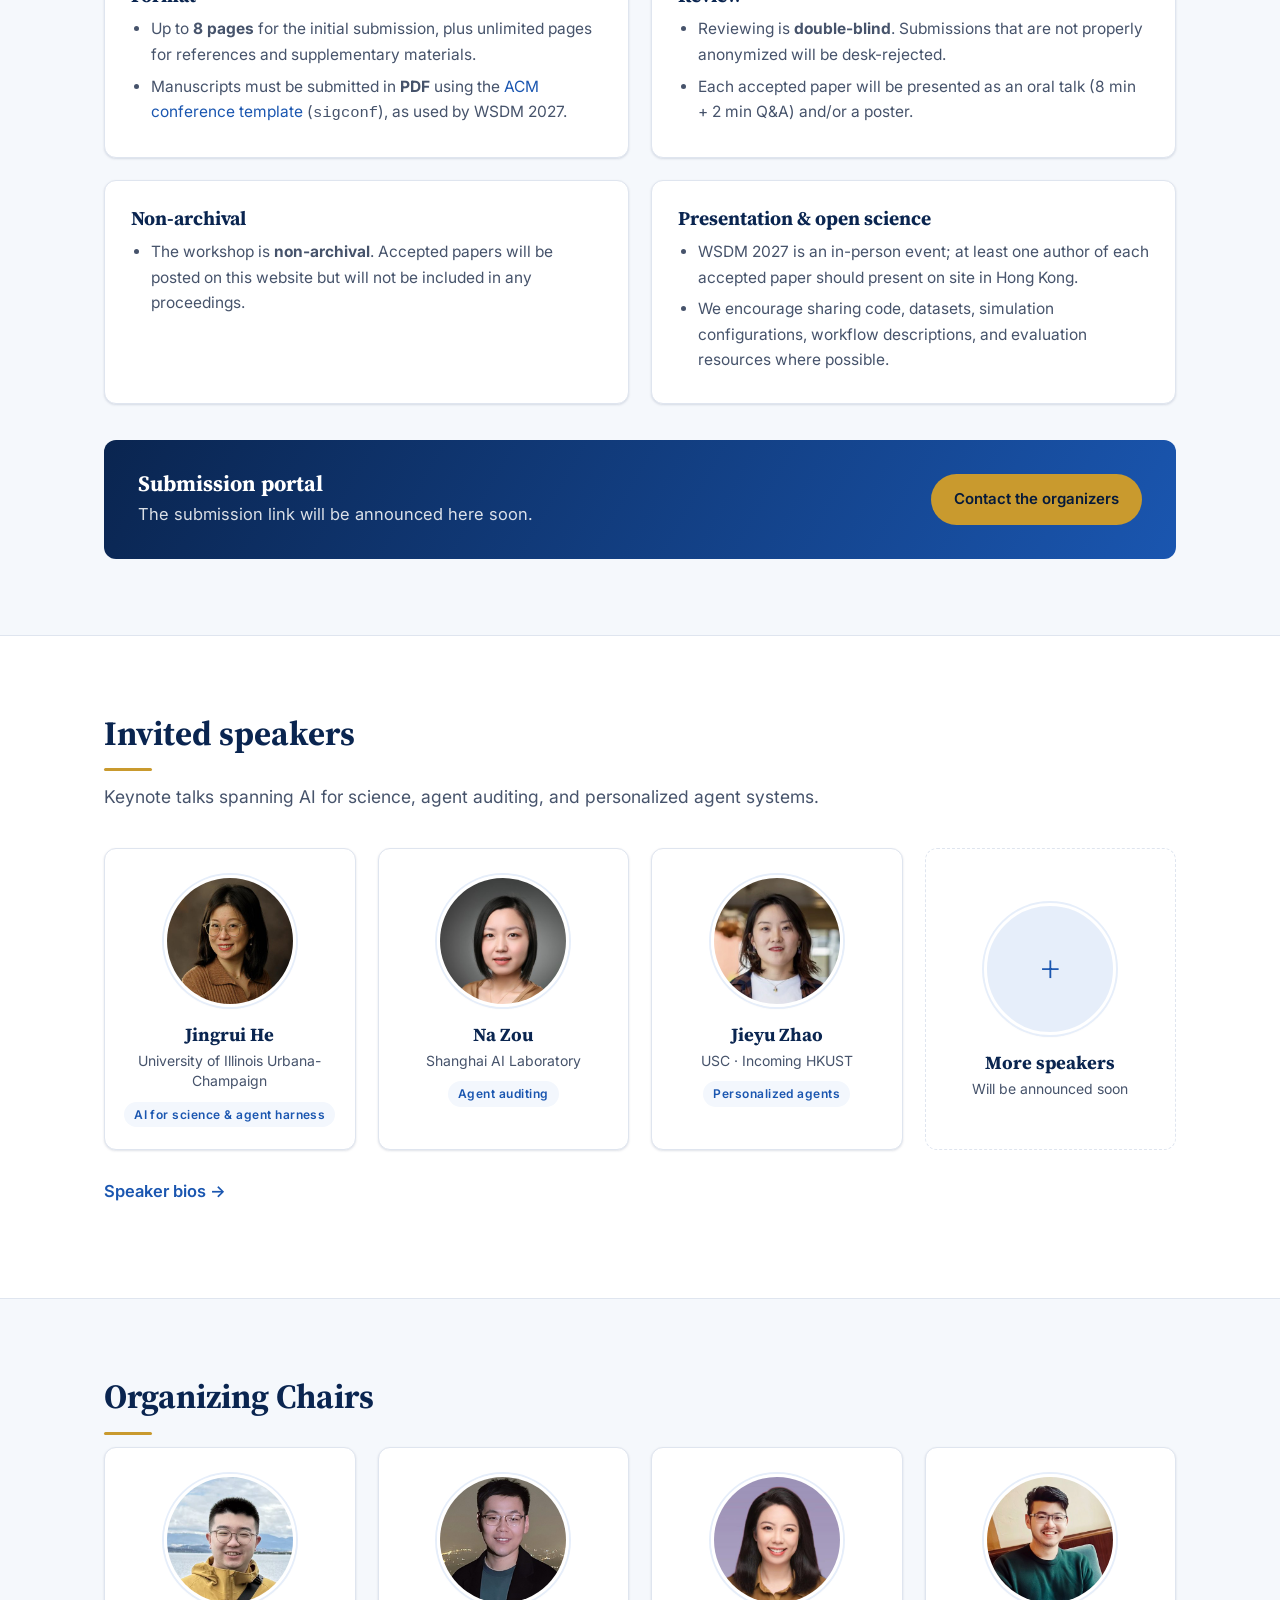
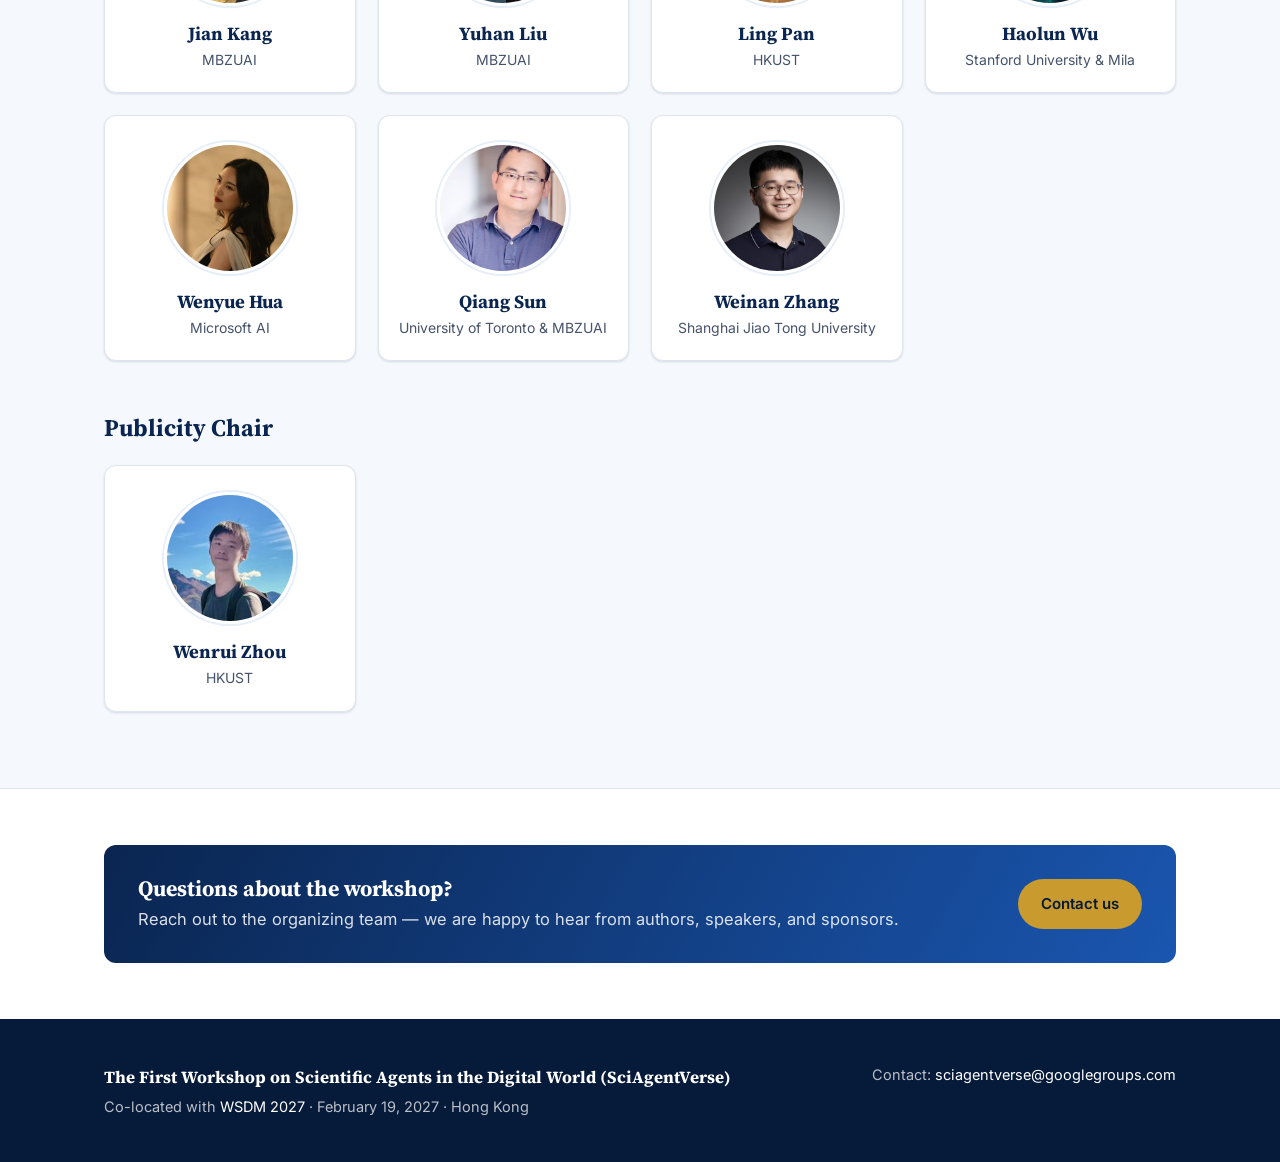
==== commit fffd1f14: "Switch contact email to sciagentverse@googlegroups.com Co-Authored-By: Claude Opus 5.5 <noreply@anth" ====
--- a/index.html
+++ b/index.html
@@ -140,7 +140,7 @@
         <h3>Submission portal</h3>
         <p>The submission link will be announced here soon.</p>
       </div>
-      <a class="btn btn-primary" href="mailto:jian.kang@mbzuai.ac.ae?subject=WSDM%202027%20SciAgentVerse%20Workshop">Contact the organizers</a>
+      <a class="btn btn-primary" href="mailto:sciagentverse@googlegroups.com?subject=WSDM%202027%20SciAgentVerse%20Workshop">Contact the organizers</a>
     </div>
   </div>
 </section>
@@ -186,7 +186,7 @@
         <h3>Questions about the workshop?</h3>
         <p>Reach out to the organizing team &mdash; we are happy to hear from authors, speakers, and sponsors.</p>
       </div>
-      <a class="btn btn-primary" href="mailto:jian.kang@mbzuai.ac.ae?subject=WSDM%202027%20Scientific%20Agents%20Workshop">Contact us</a>
+      <a class="btn btn-primary" href="mailto:sciagentverse@googlegroups.com?subject=WSDM%202027%20Scientific%20Agents%20Workshop">Contact us</a>
     </div>
   </div>
 </section>
@@ -197,7 +197,7 @@
       <div class="ft-title">The First Workshop on Scientific Agents in the Digital World (SciAgentVerse)</div>
       <div>Co-located with <a href="https://wsdm-conference.org/2027/" target="_blank" rel="noopener">WSDM 2027</a> · February 19, 2027 · Hong Kong</div>
     </div>
-    <div>Contact: <a href="mailto:jian.kang@mbzuai.ac.ae">jian.kang@mbzuai.ac.ae</a></div>
+    <div>Contact: <a href="mailto:sciagentverse@googlegroups.com">sciagentverse@googlegroups.com</a></div>
   </div>
 </footer>
 
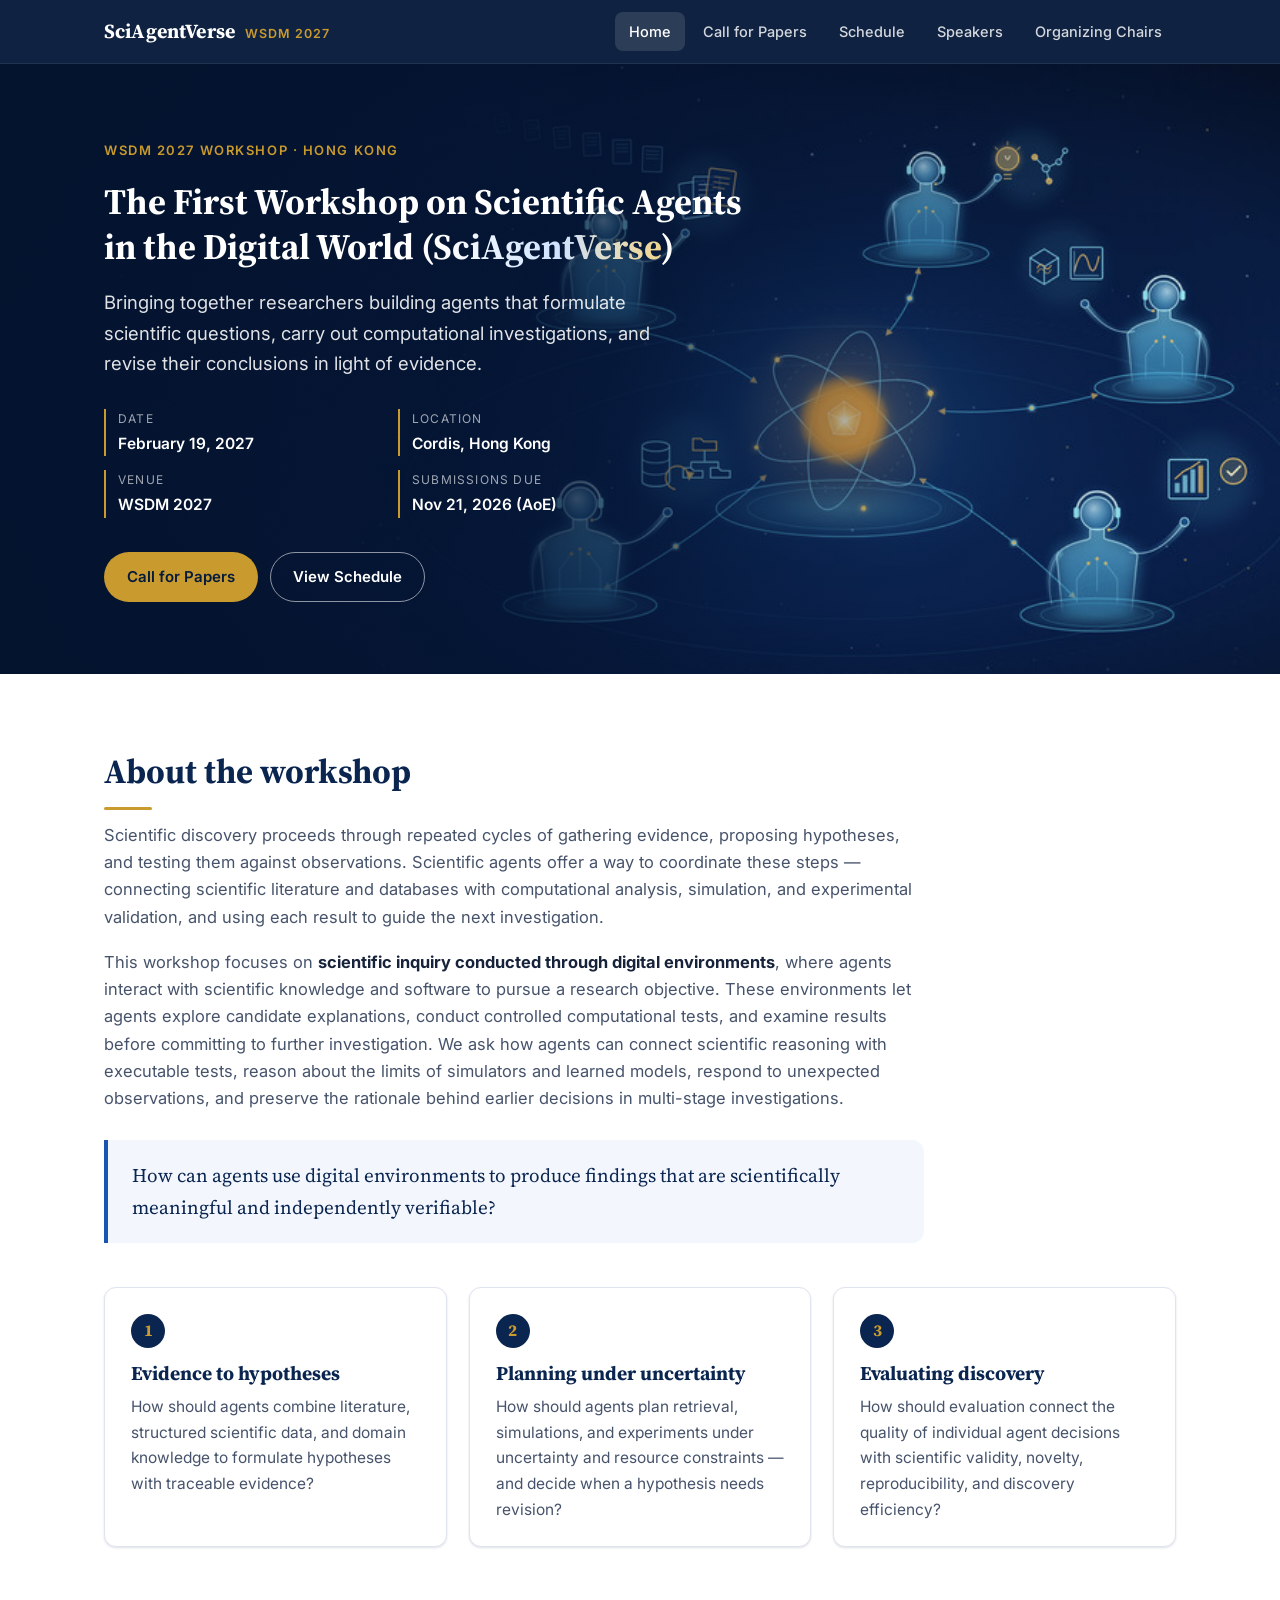
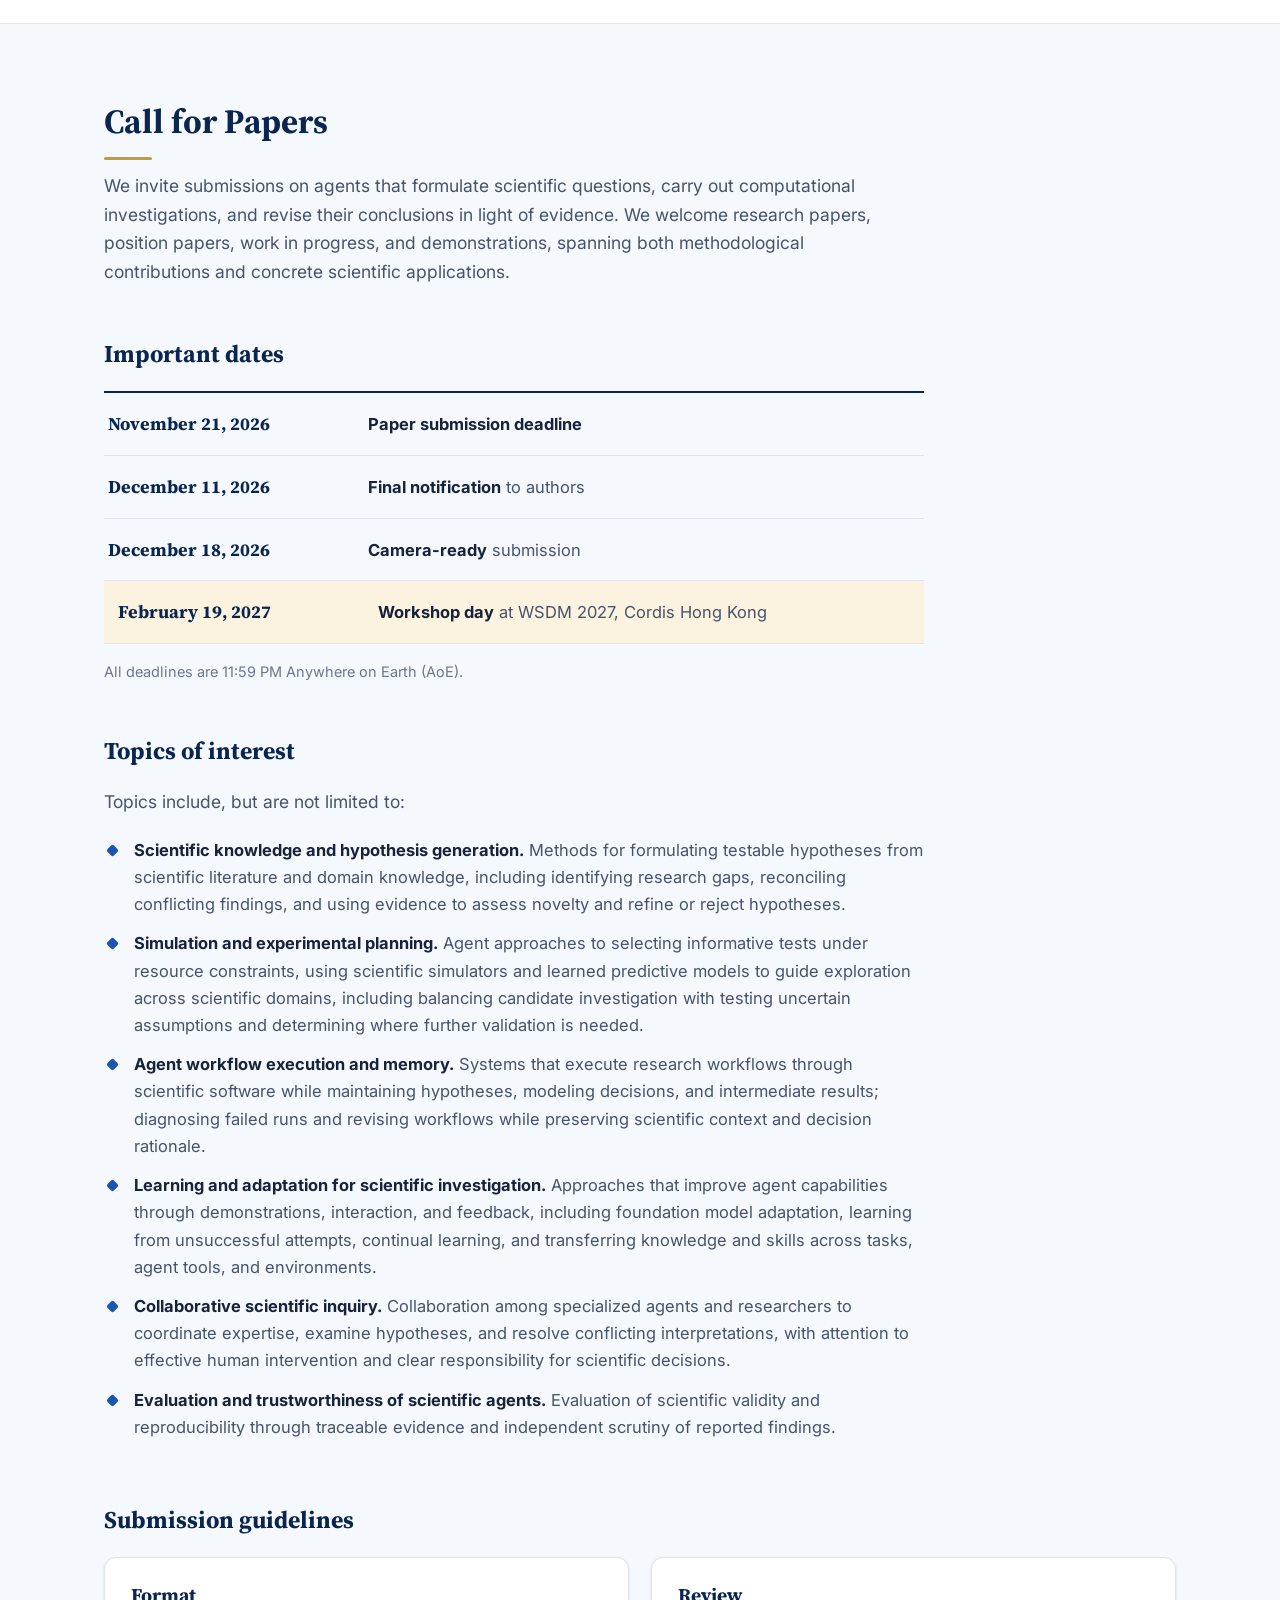
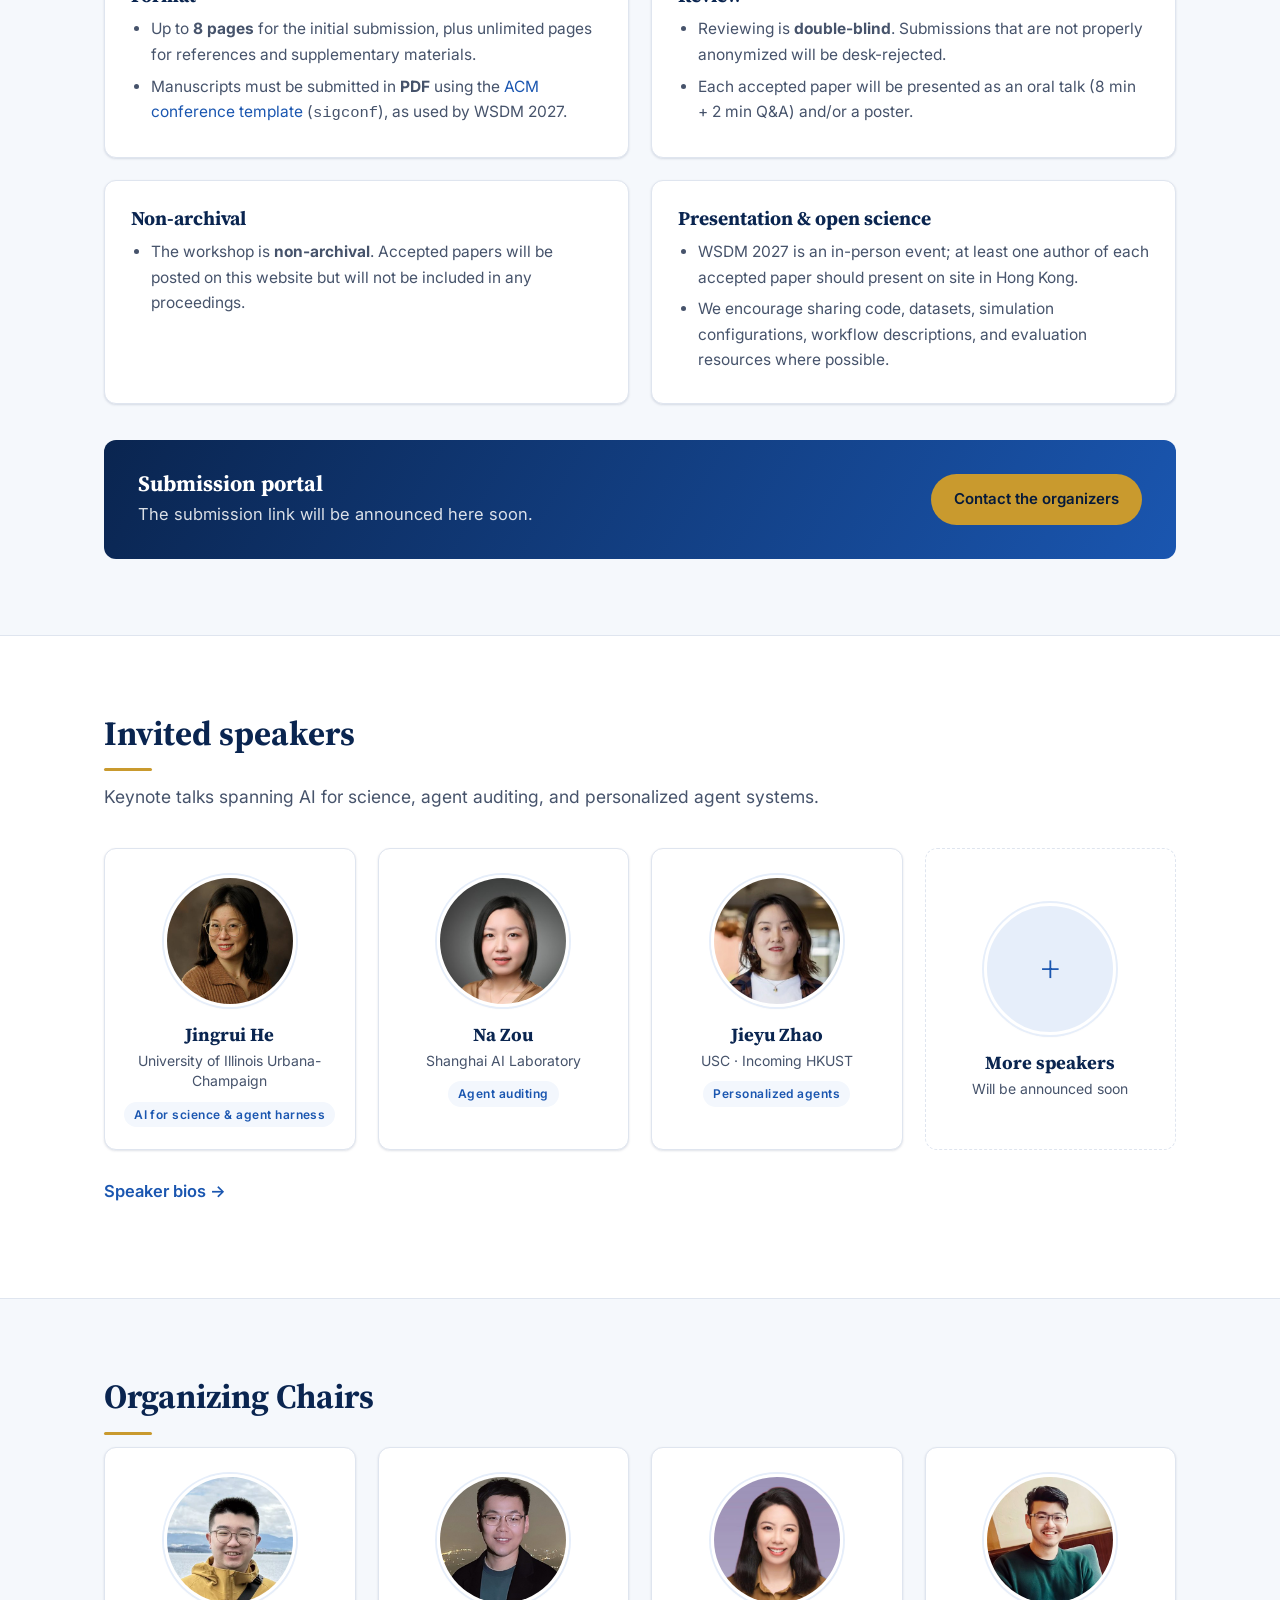
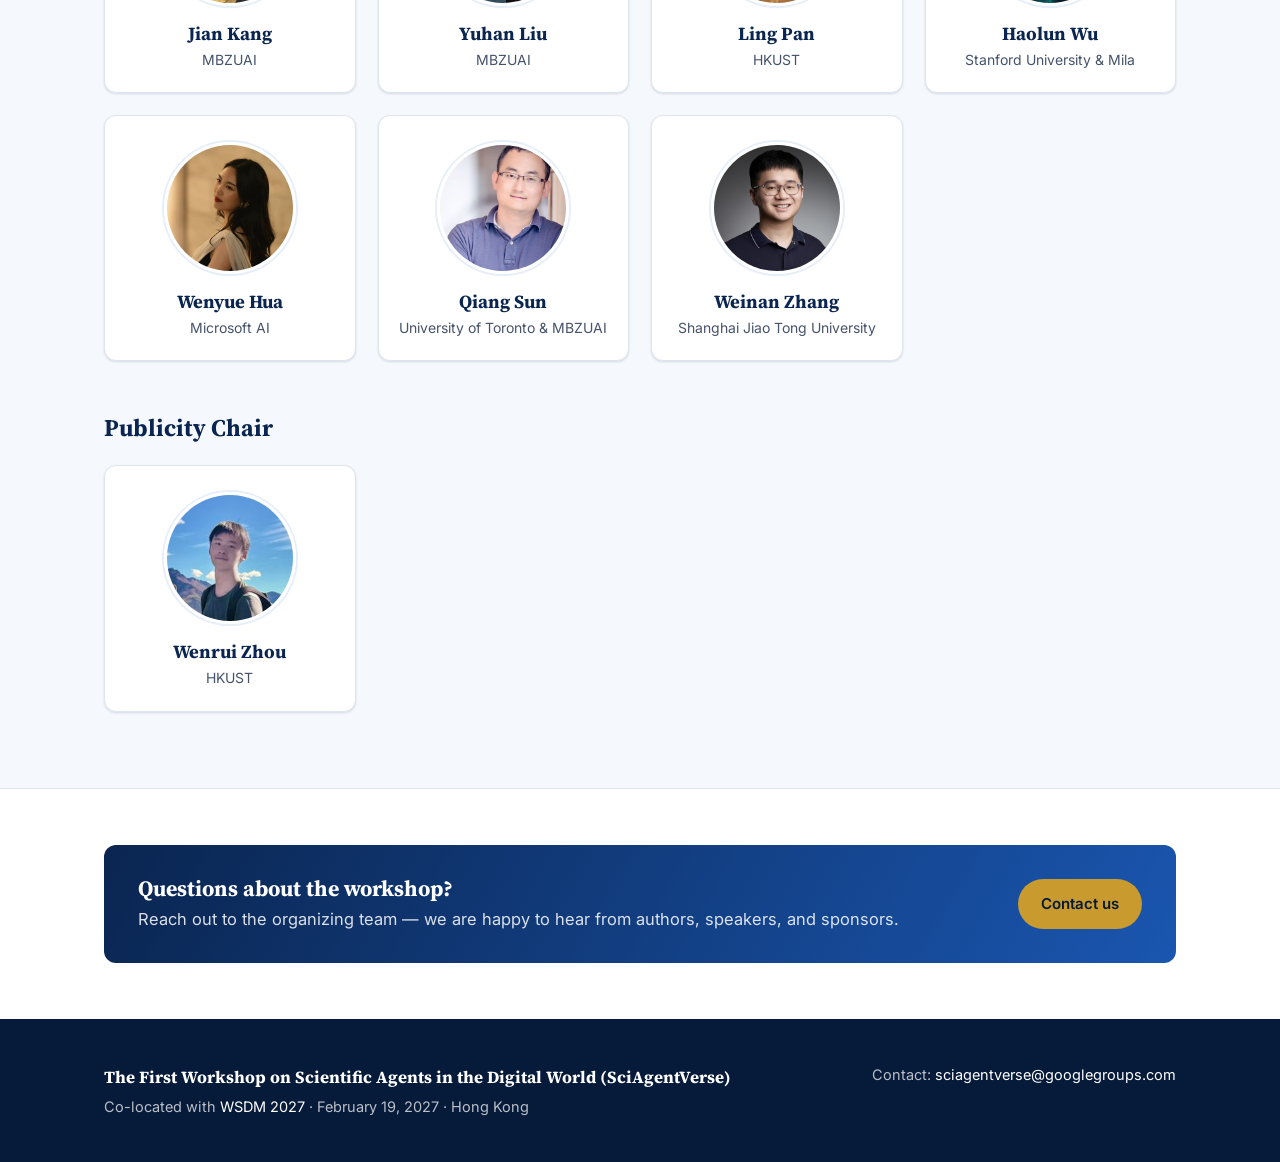
==== commit 2d23cee3: "Replace hero image with hero-1000-new.jpg Co-Authored-By: Claude Opus 5.5 <noreply@anthropic.com>" ====
--- a/index.html
+++ b/index.html
@@ -7,7 +7,7 @@
   <meta name="description" content="The First Workshop on Scientific Agents in the Digital World (SciAgentVerse), co-located with WSDM 2027 in Hong Kong on February 19, 2027.">
   <meta property="og:title" content="The First Workshop on Scientific Agents in the Digital World (SciAgentVerse) · WSDM 2027">
   <meta property="og:description" content="Agents that formulate scientific questions, carry out computational investigations, and revise their conclusions in light of evidence. February 19, 2027 · Hong Kong.">
-  <meta property="og:image" content="assets/img/hero-1000.jpg">
+  <meta property="og:image" content="assets/img/hero-1000-new.jpg">
   <link rel="icon" href="assets/favicon.svg" type="image/svg+xml">
   <link rel="preconnect" href="https://fonts.googleapis.com">
   <link rel="preconnect" href="https://fonts.gstatic.com" crossorigin>
--- a/css/style.css
+++ b/css/style.css
@@ -92,7 +92,7 @@
   min-height: 560px;
   display: flex; align-items: center;
   color: #fff;
-  background: var(--navy-900) url("../assets/img/hero.jpg") 22% center / cover no-repeat;
+  background: var(--navy-900) url("../assets/img/hero-1000-new.jpg") right center / cover no-repeat;
 }
 .hero::before {
   content: ""; position: absolute; inset: 0;
@@ -143,7 +143,7 @@
 /* ---------- Page header (sub-pages) ---------- */
 .page-header {
   position: relative; color: #fff; padding: 64px 0 52px;
-  background: var(--navy-900) url("../assets/img/hero-1000.jpg") right center / cover no-repeat;
+  background: var(--navy-900) url("../assets/img/hero-1000-new.jpg") right center / cover no-repeat;
 }
 .page-header::before {
   content: ""; position: absolute; inset: 0;
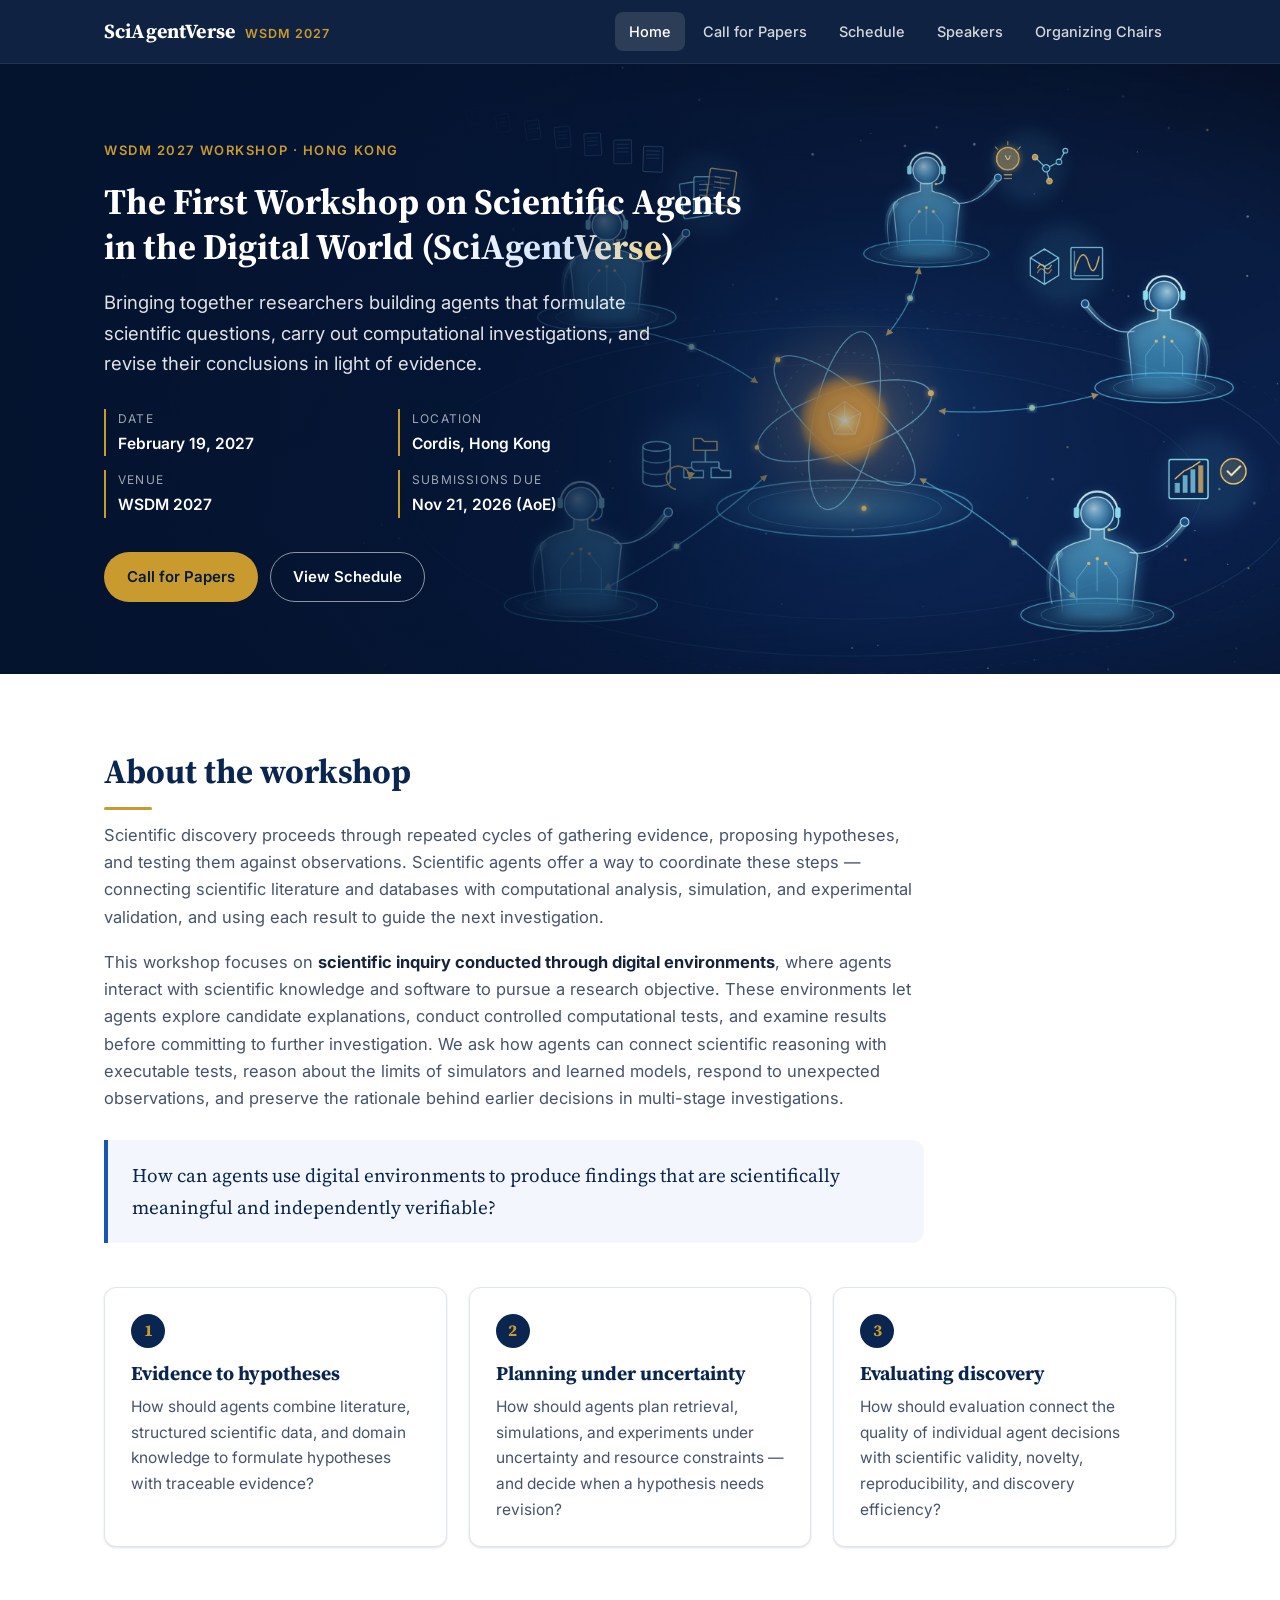
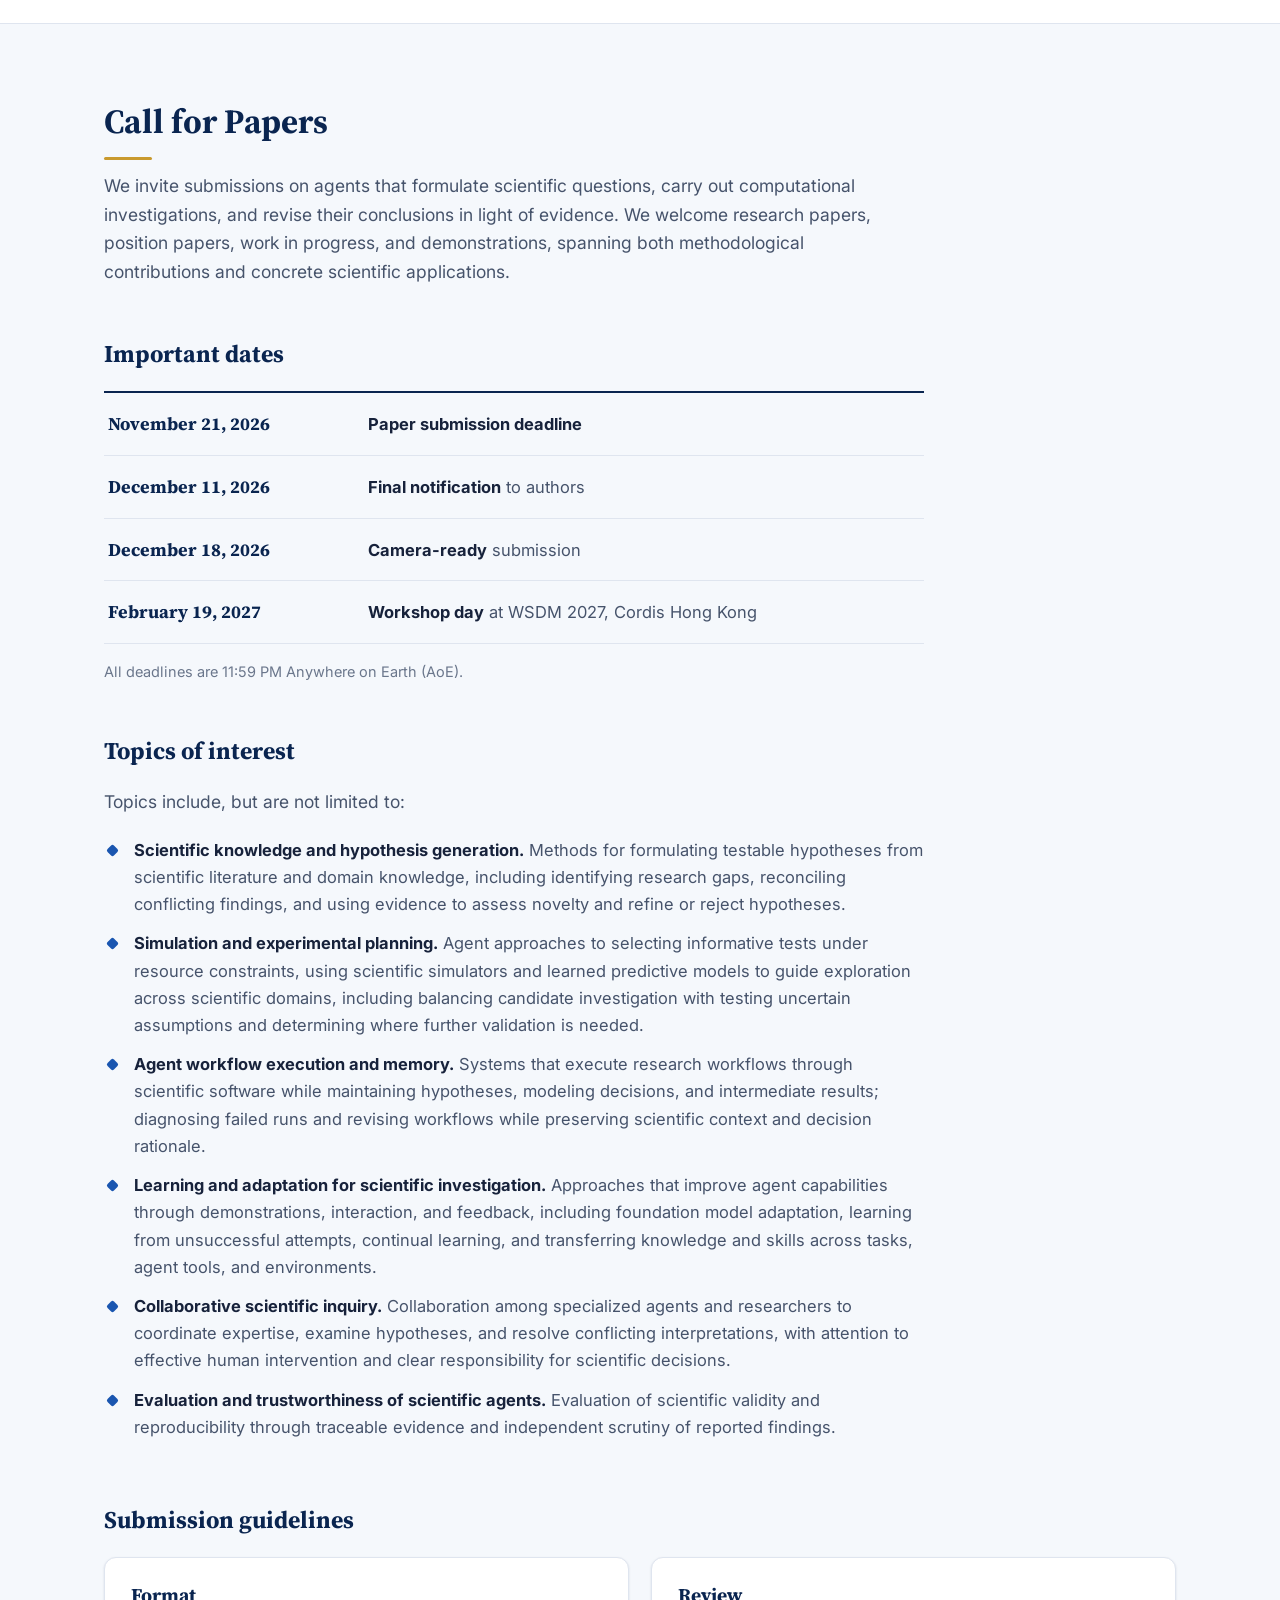
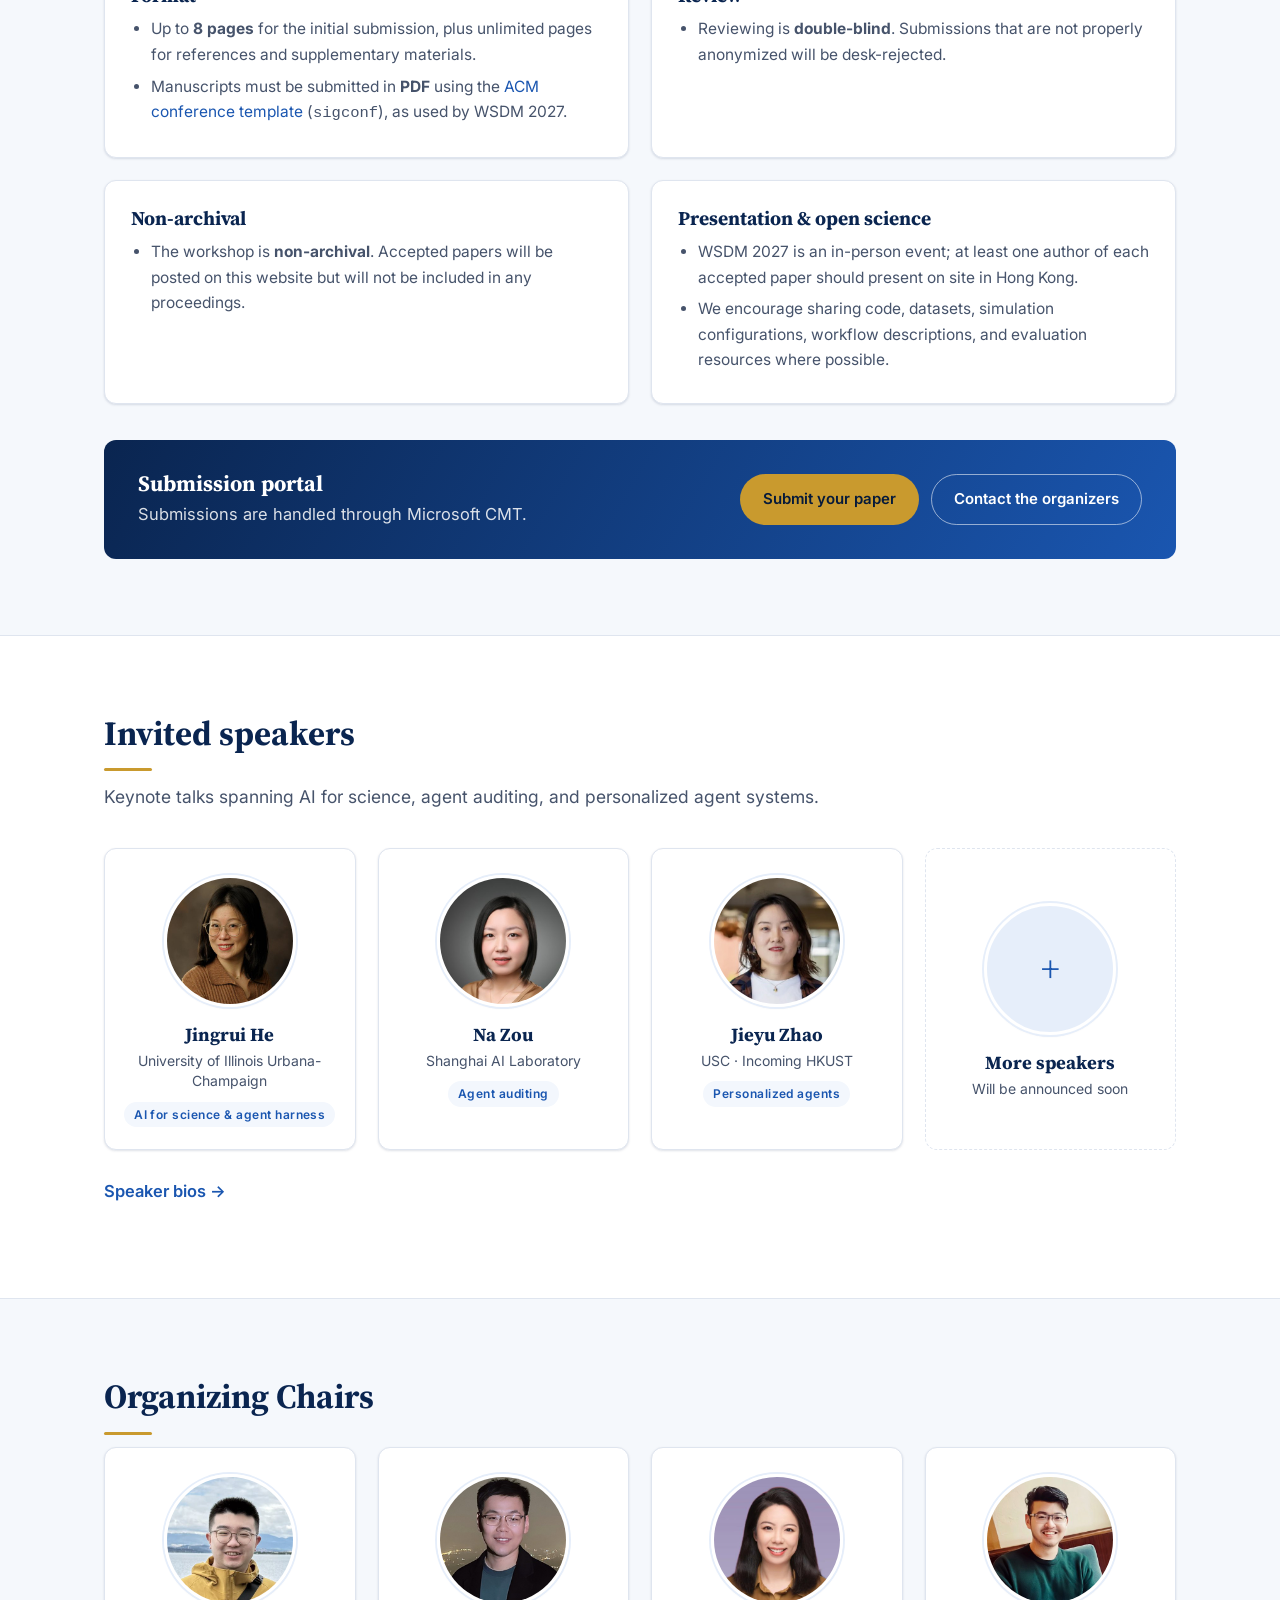
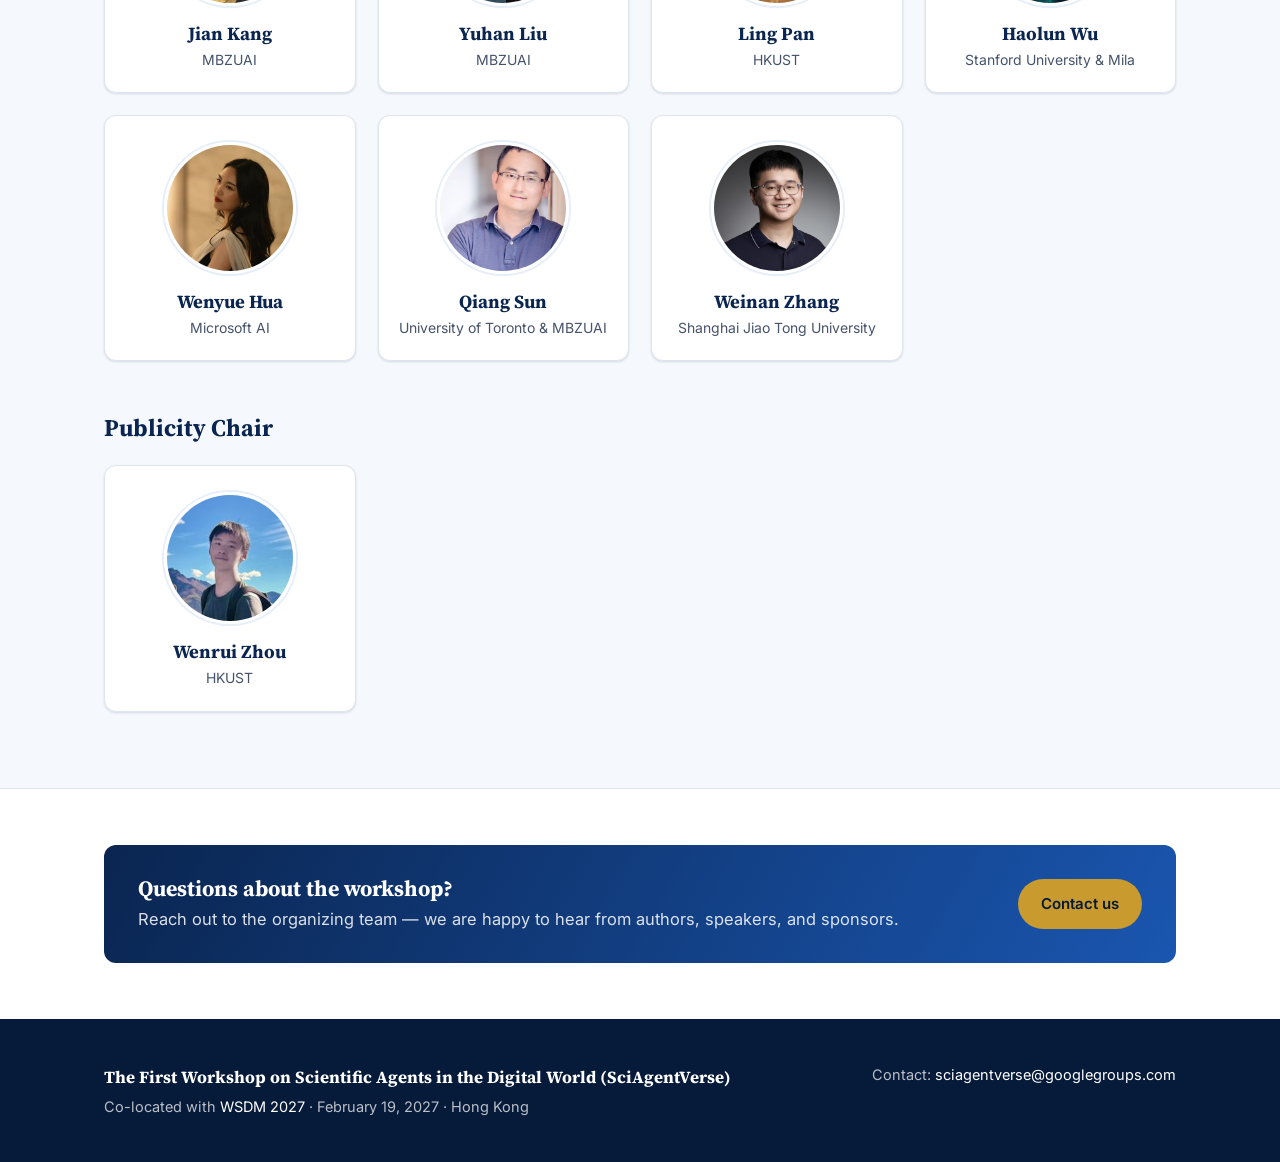
==== commit 8f4d20bc: "Add CMT submission link and tidy CFP section - Link Submission portal to the WSDM 2027 CMT track - R" ====
--- a/index.html
+++ b/index.html
@@ -89,7 +89,7 @@
       <li><span class="date">November 21, 2026</span><span class="what"><strong>Paper submission deadline</strong></span></li>
       <li><span class="date">December 11, 2026</span><span class="what"><strong>Final notification</strong> to authors</span></li>
       <li><span class="date">December 18, 2026</span><span class="what"><strong>Camera-ready</strong> submission</span></li>
-      <li class="featured"><span class="date">February 19, 2027</span><span class="what"><strong>Workshop day</strong> at WSDM 2027, Cordis Hong Kong</span></li>
+      <li><span class="date">February 19, 2027</span><span class="what"><strong>Workshop day</strong> at WSDM 2027, Cordis Hong Kong</span></li>
     </ul>
     <p class="note">All deadlines are 11:59 PM Anywhere on Earth (AoE).</p>
 
@@ -117,7 +117,6 @@
         <h3>Review</h3>
         <ul>
           <li>Reviewing is <strong>double-blind</strong>. Submissions that are not properly anonymized will be desk-rejected.</li>
-          <li>Each accepted paper will be presented as an oral talk (8 min + 2 min Q&amp;A) and/or a poster.</li>
         </ul>
       </div>
       <div class="card">
@@ -138,9 +137,12 @@
     <div class="cta" style="margin-top:36px;">
       <div>
         <h3>Submission portal</h3>
-        <p>The submission link will be announced here soon.</p>
-      </div>
-      <a class="btn btn-primary" href="mailto:sciagentverse@googlegroups.com?subject=WSDM%202027%20SciAgentVerse%20Workshop">Contact the organizers</a>
+        <p>Submissions are handled through Microsoft CMT.</p>
+      </div>
+      <div class="btn-row">
+        <a class="btn btn-primary" href="https://cmt3.research.microsoft.com/WSDM2027/Track/18/Submission/Create" target="_blank" rel="noopener">Submit your paper</a>
+        <a class="btn btn-ghost" href="mailto:sciagentverse@googlegroups.com?subject=WSDM%202027%20SciAgentVerse%20Workshop">Contact the organizers</a>
+      </div>
     </div>
   </div>
 </section>
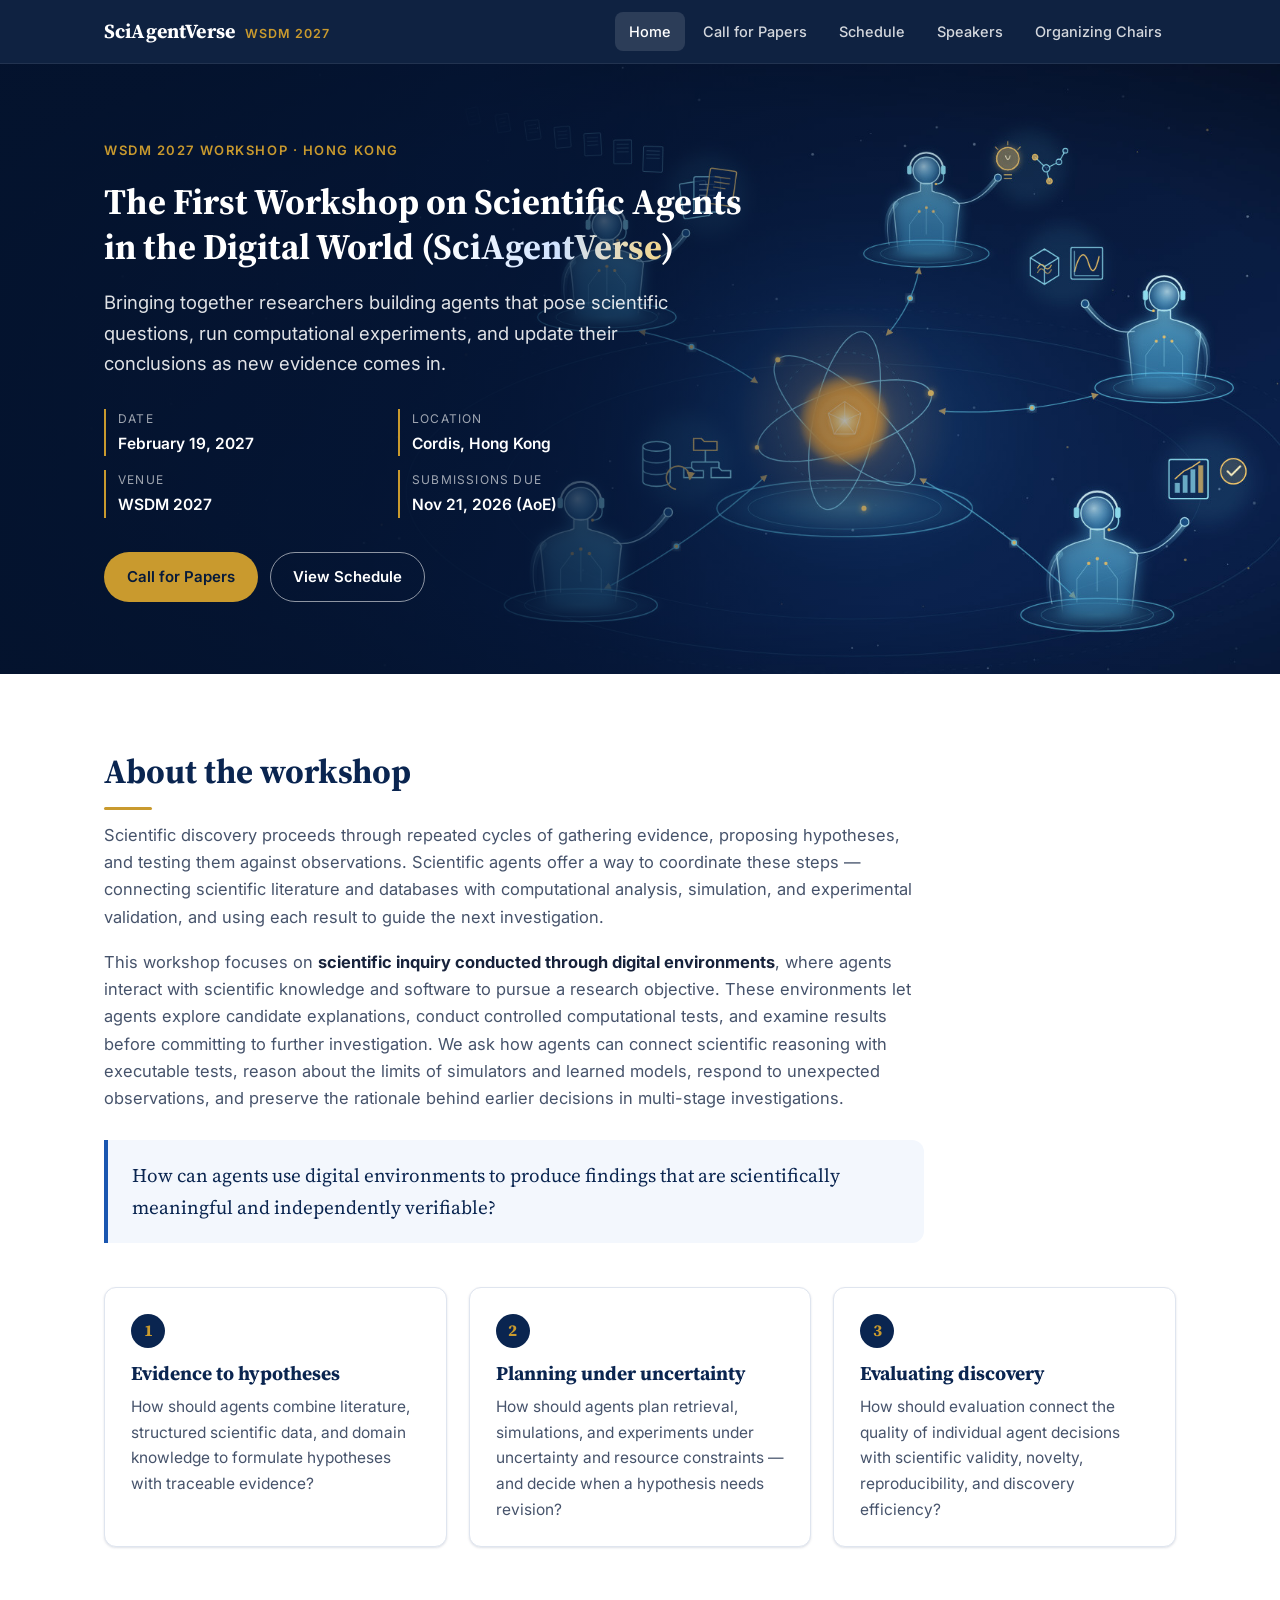
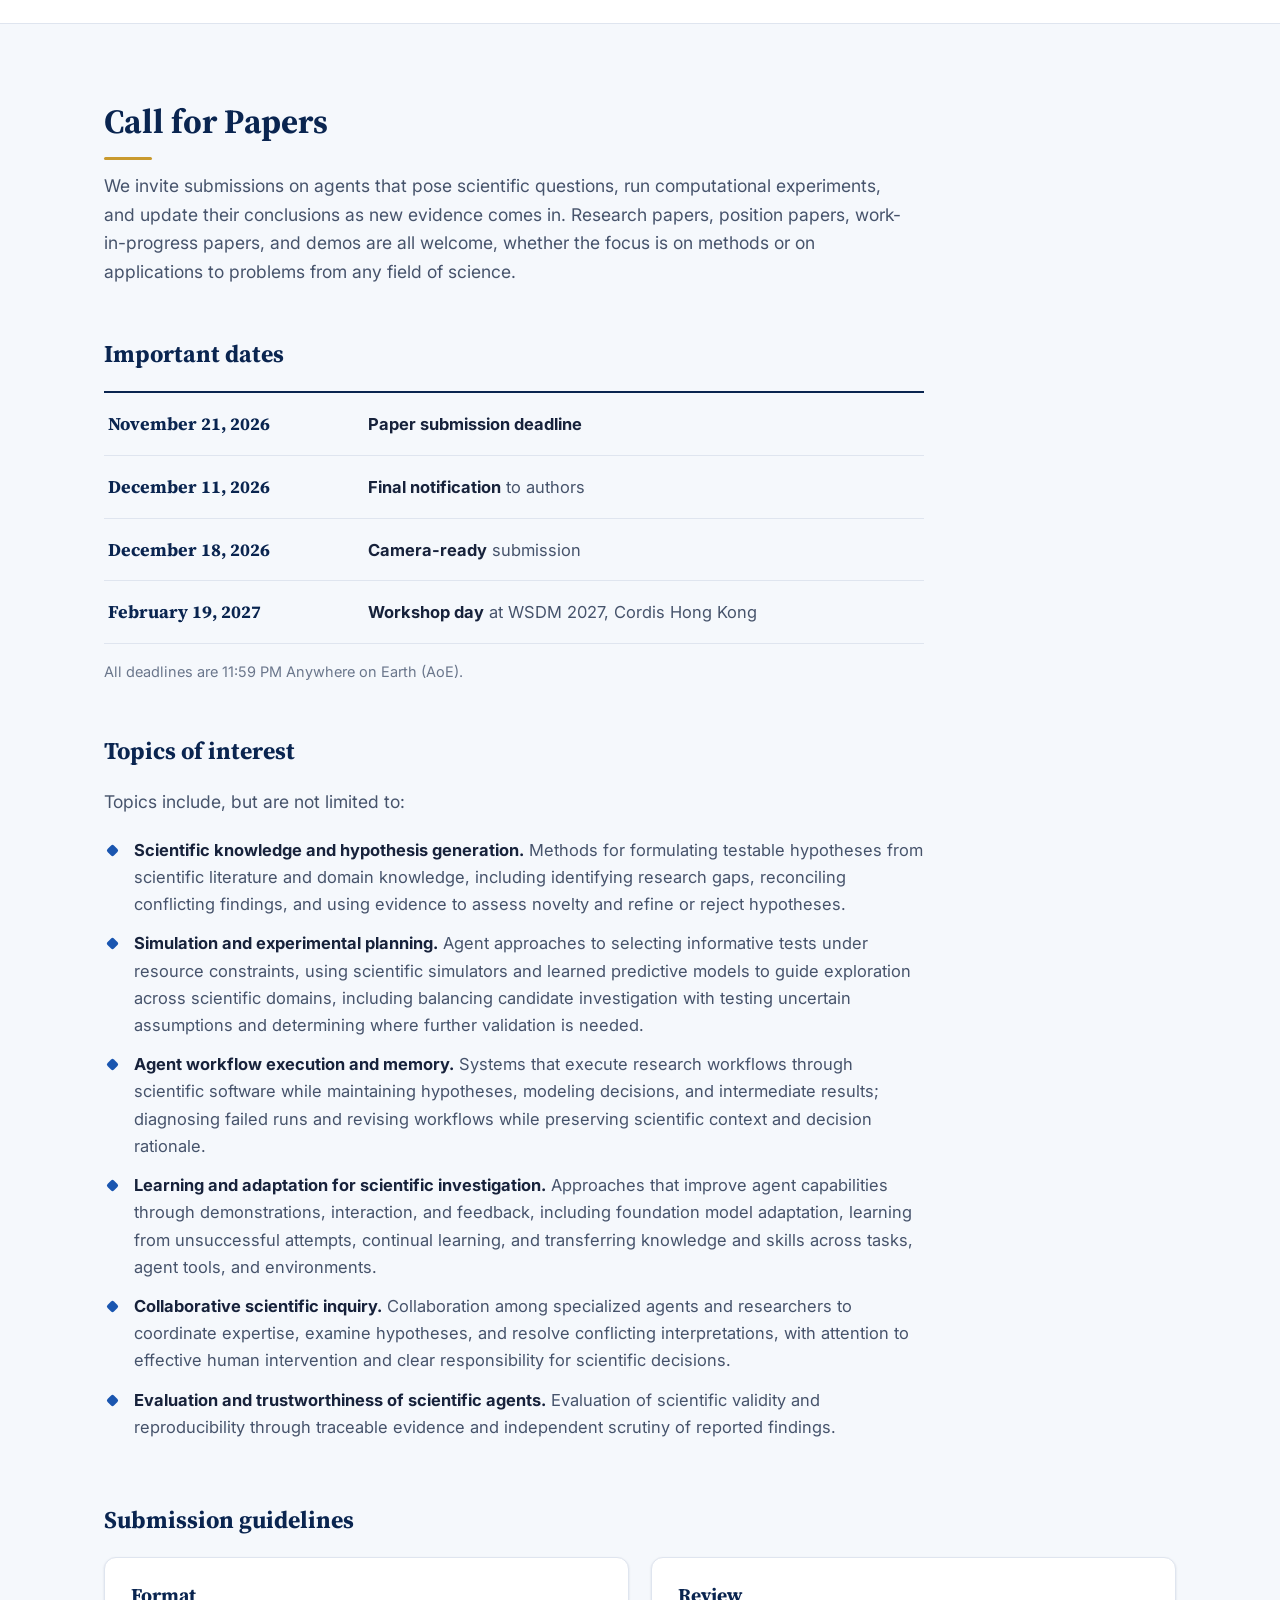
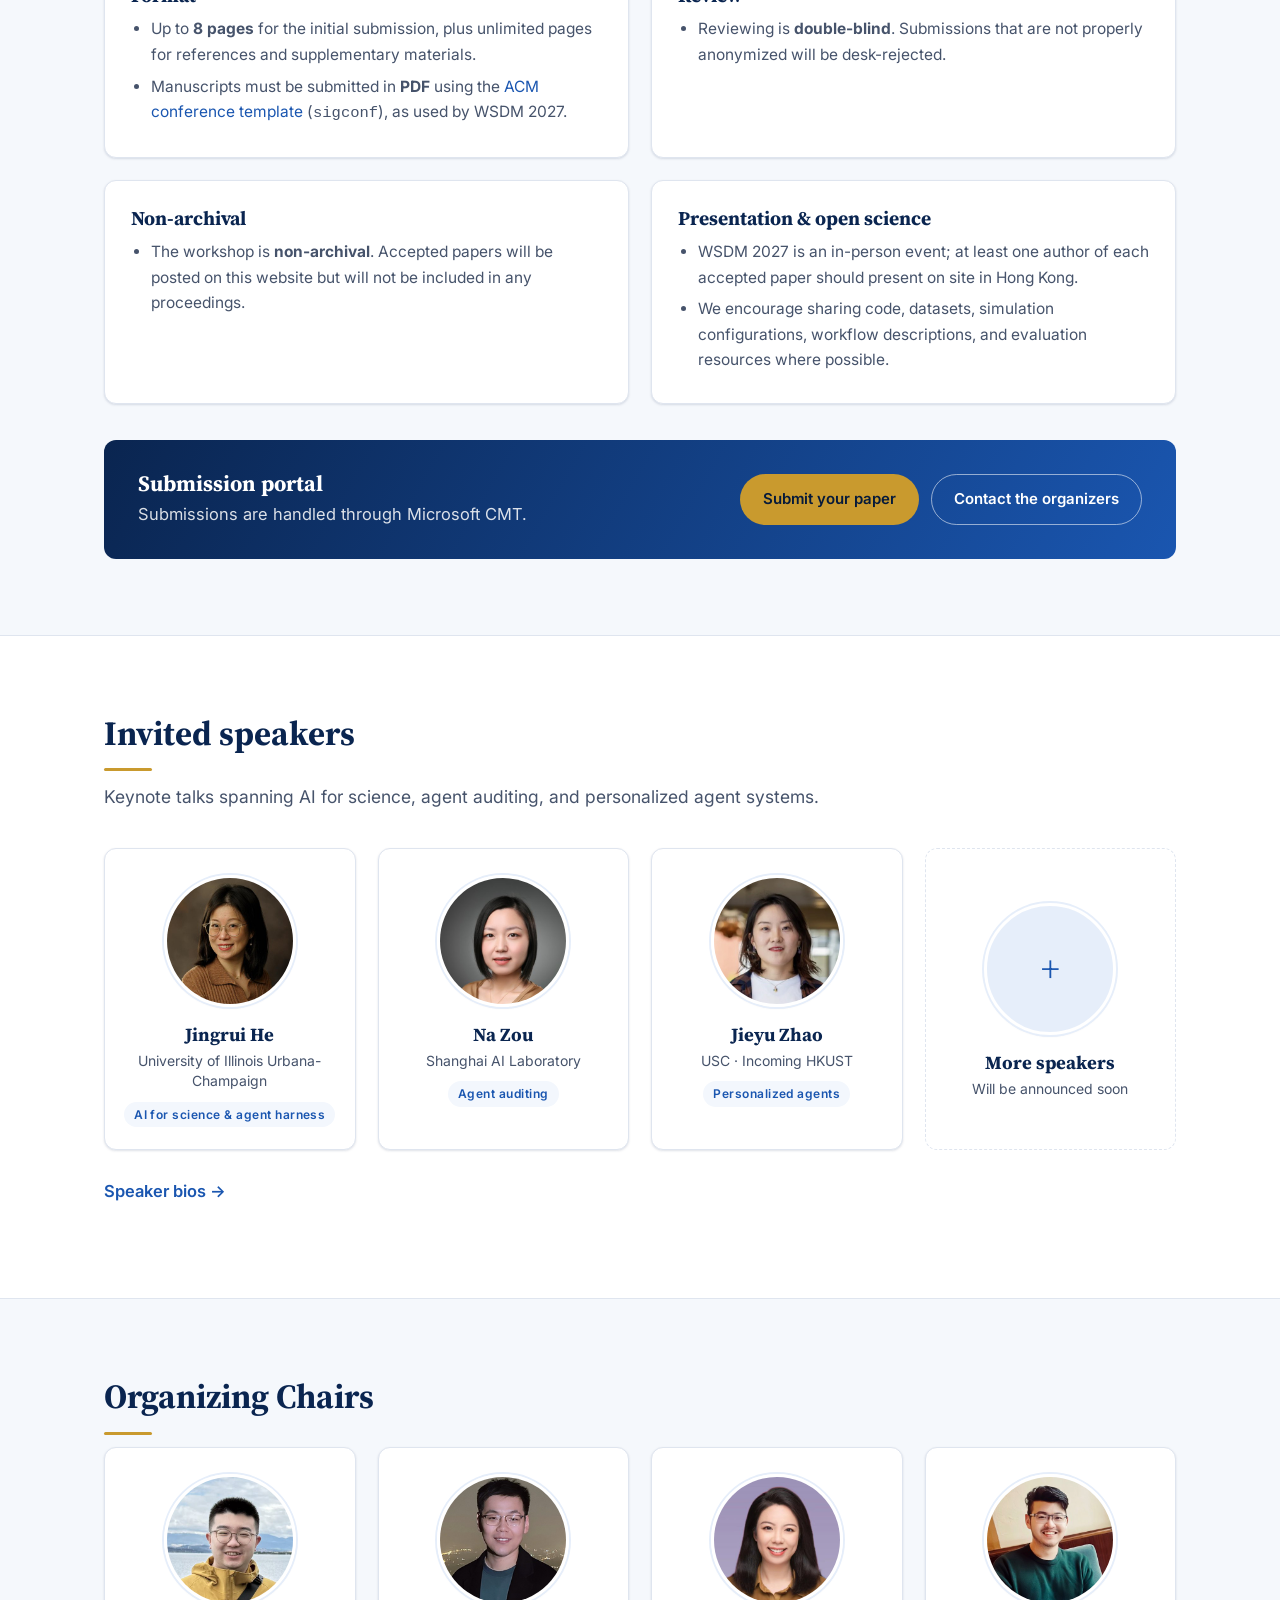
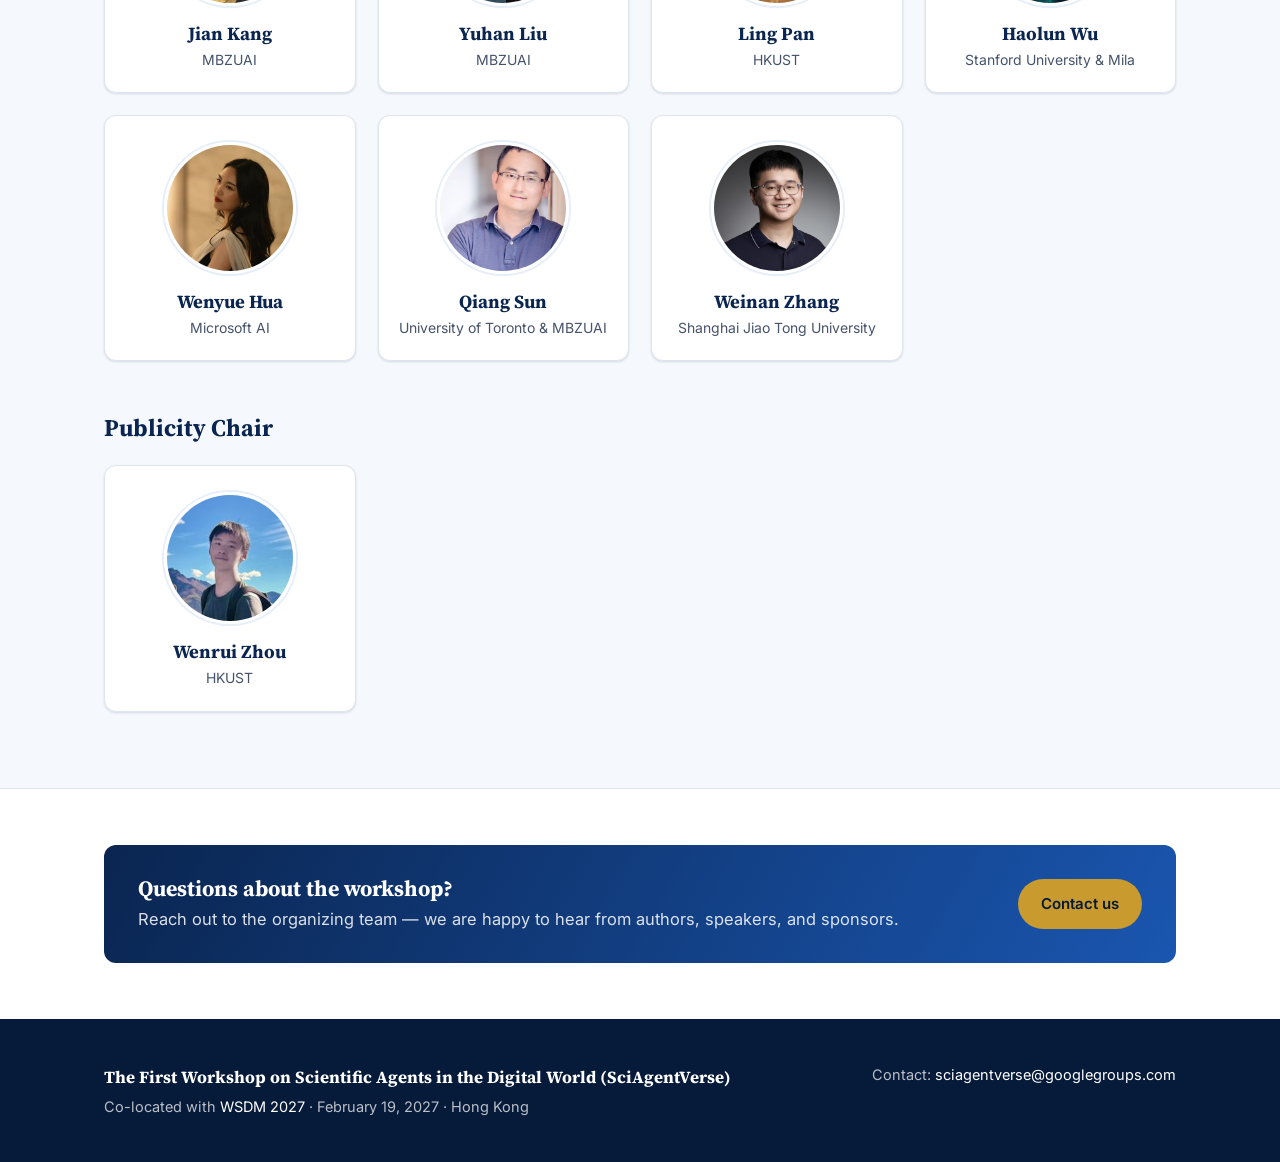
==== commit 2d87468c: "Reword CFP intro, hero tagline, and og:description Co-Authored-By: Claude Opus 5.5 <noreply@anthropi" ====
--- a/index.html
+++ b/index.html
@@ -6,7 +6,7 @@
   <title>The First Workshop on Scientific Agents in the Digital World (SciAgentVerse) · WSDM 2027</title>
   <meta name="description" content="The First Workshop on Scientific Agents in the Digital World (SciAgentVerse), co-located with WSDM 2027 in Hong Kong on February 19, 2027.">
   <meta property="og:title" content="The First Workshop on Scientific Agents in the Digital World (SciAgentVerse) · WSDM 2027">
-  <meta property="og:description" content="Agents that formulate scientific questions, carry out computational investigations, and revise their conclusions in light of evidence. February 19, 2027 · Hong Kong.">
+  <meta property="og:description" content="Agents that pose scientific questions, run computational experiments, and update their conclusions as new evidence comes in. February 19, 2027 · Hong Kong.">
   <meta property="og:image" content="assets/img/hero-1000-new.jpg">
   <link rel="icon" href="assets/favicon.svg" type="image/svg+xml">
   <link rel="preconnect" href="https://fonts.googleapis.com">
@@ -35,7 +35,7 @@
     <div class="hero-content">
       <span class="eyebrow">WSDM 2027 Workshop &middot; Hong Kong</span>
       <h1><span class="h1-full">The First Workshop on Scientific Agents in the Digital World</span> (<span class="h1-acronym">SciAgentVerse</span>)</h1>
-      <p class="tagline">Bringing together researchers building agents that formulate scientific questions, carry out computational investigations, and revise their conclusions in light of evidence.</p>
+      <p class="tagline">Bringing together researchers building agents that pose scientific questions, run computational experiments, and update their conclusions as new evidence comes in.</p>
       <dl class="hero-meta">
         <div><dt>Date</dt><dd>February 19, 2027</dd></div>
         <div><dt>Location</dt><dd>Cordis, Hong Kong</dd></div>
@@ -82,7 +82,7 @@
 <section class="block alt" id="cfp">
   <div class="container">
     <h2 class="section-title">Call for Papers</h2>
-    <p class="section-lead">We invite submissions on agents that formulate scientific questions, carry out computational investigations, and revise their conclusions in light of evidence. We welcome research papers, position papers, work in progress, and demonstrations, spanning both methodological contributions and concrete scientific applications.</p>
+    <p class="section-lead">We invite submissions on agents that pose scientific questions, run computational experiments, and update their conclusions as new evidence comes in. Research papers, position papers, work-in-progress papers, and demos are all welcome, whether the focus is on methods or on applications to problems from any field of science.</p>
 
     <h3 class="subhead" id="dates">Important dates</h3>
     <ul class="dates">
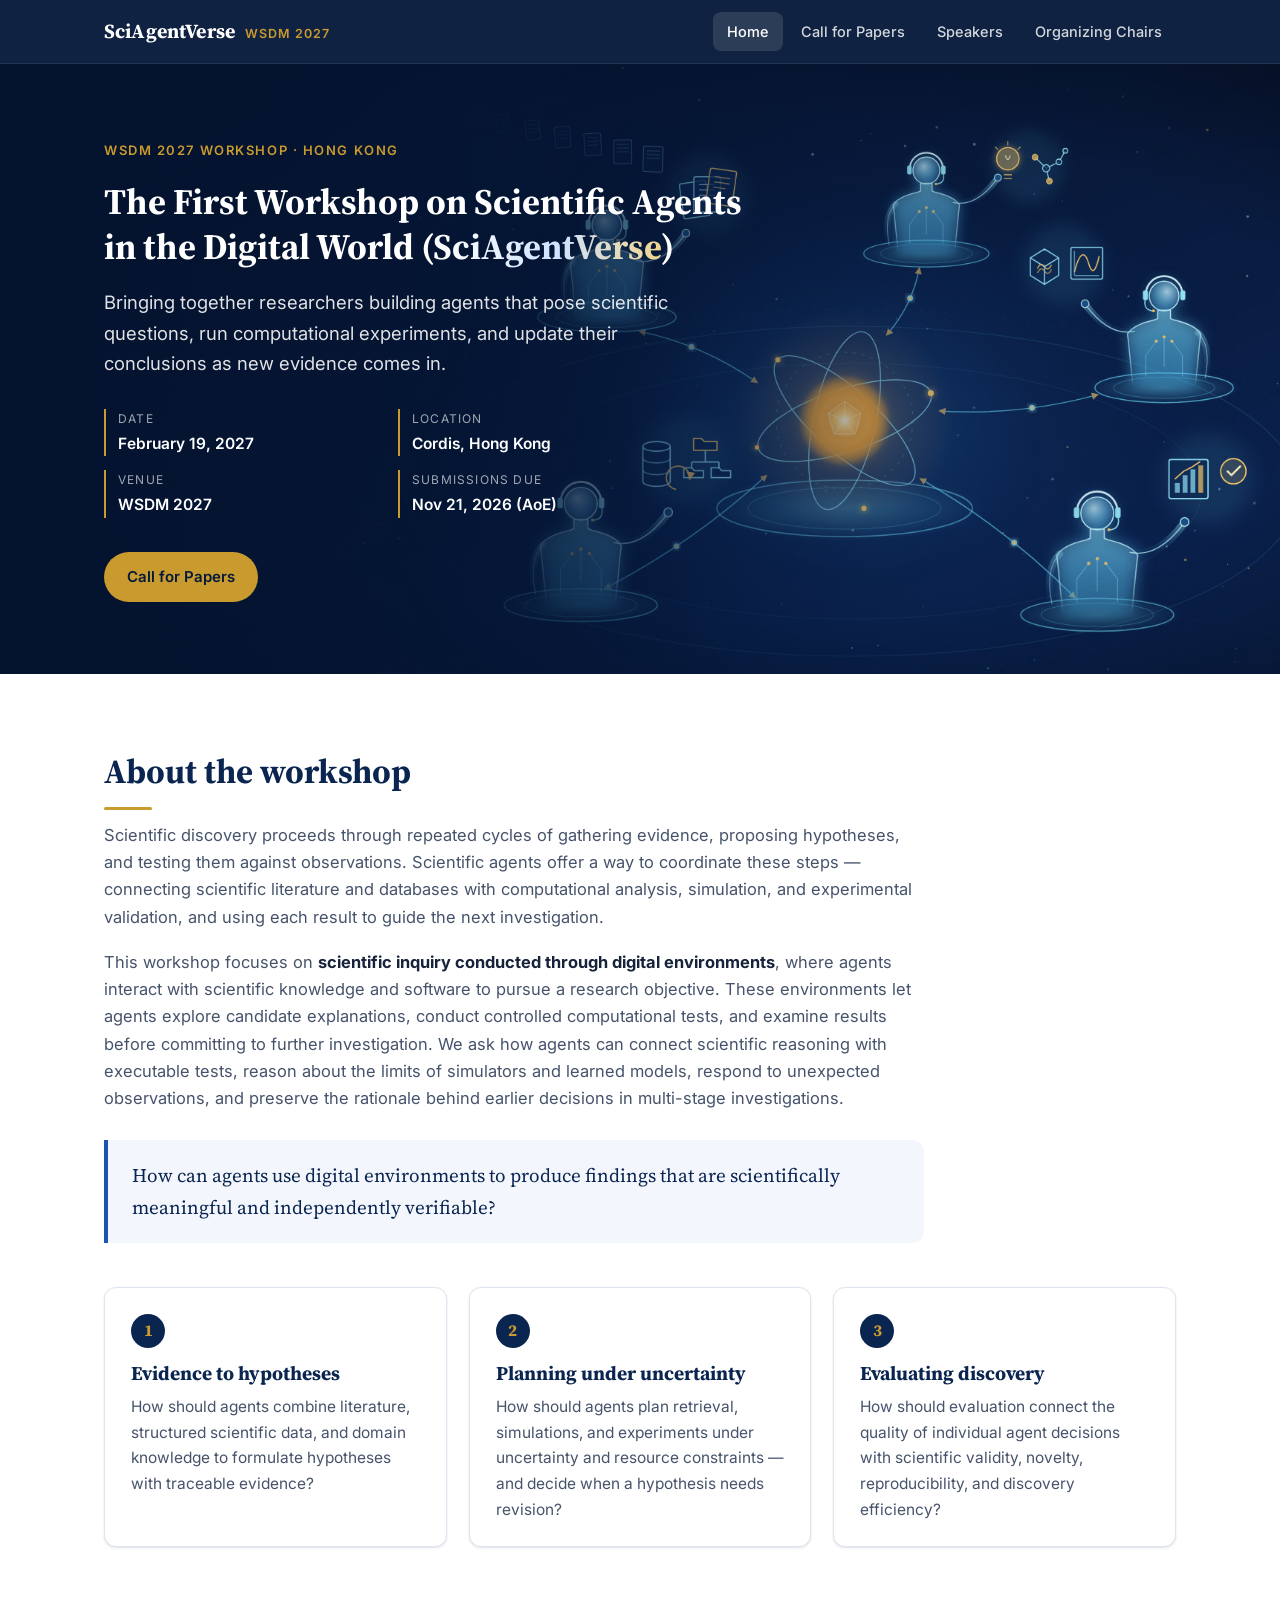
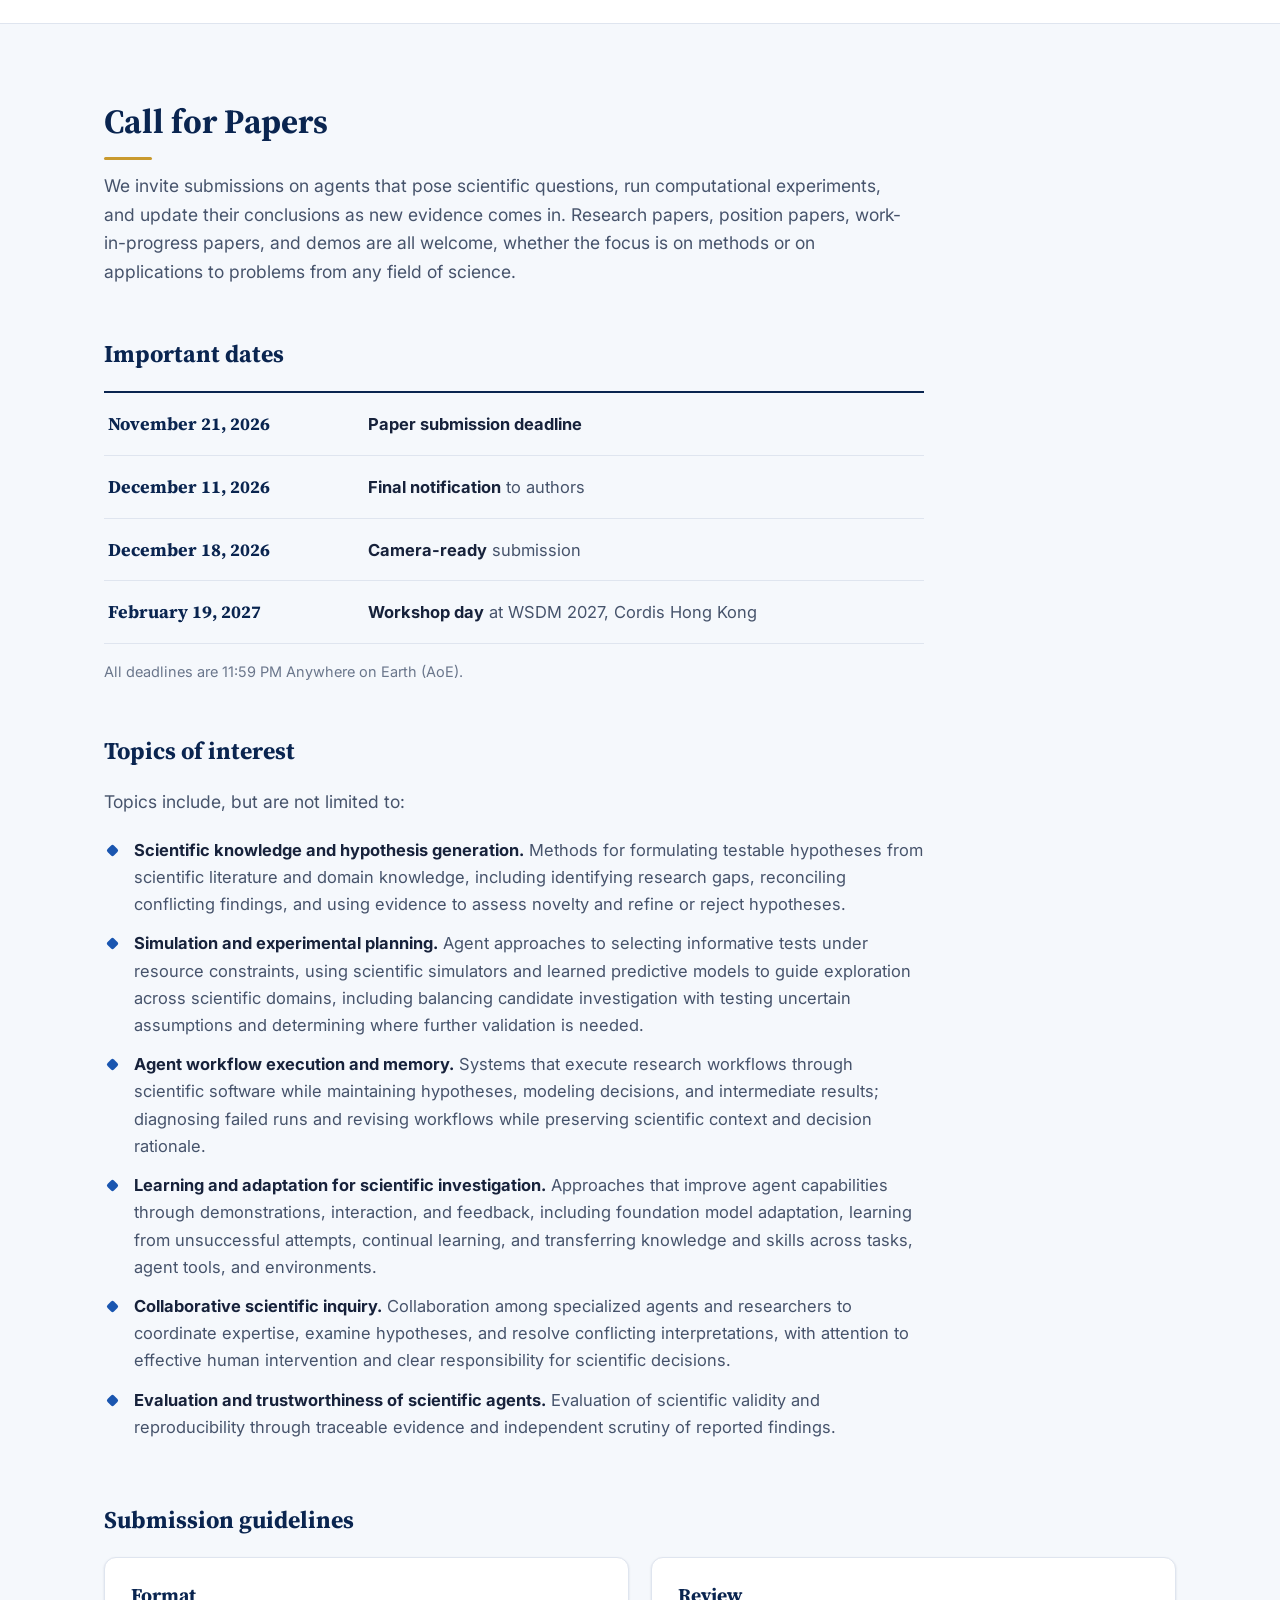
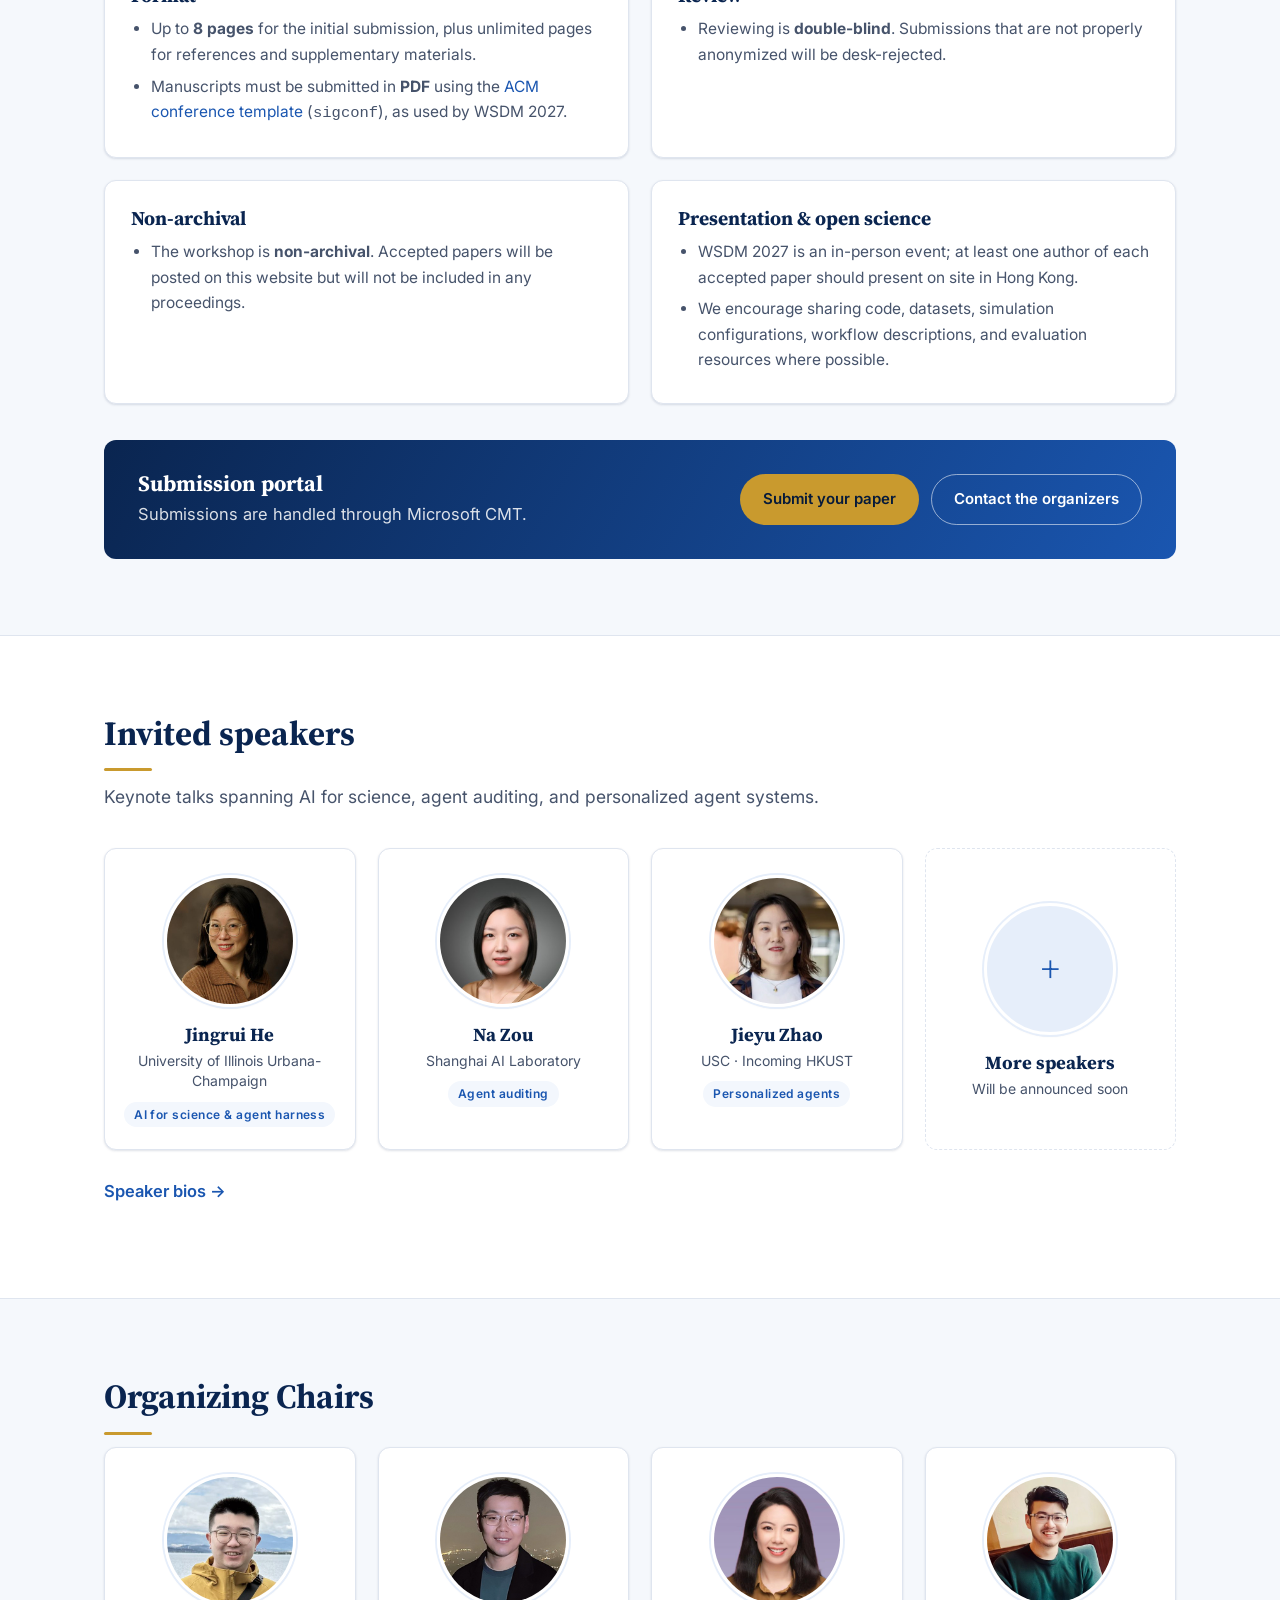
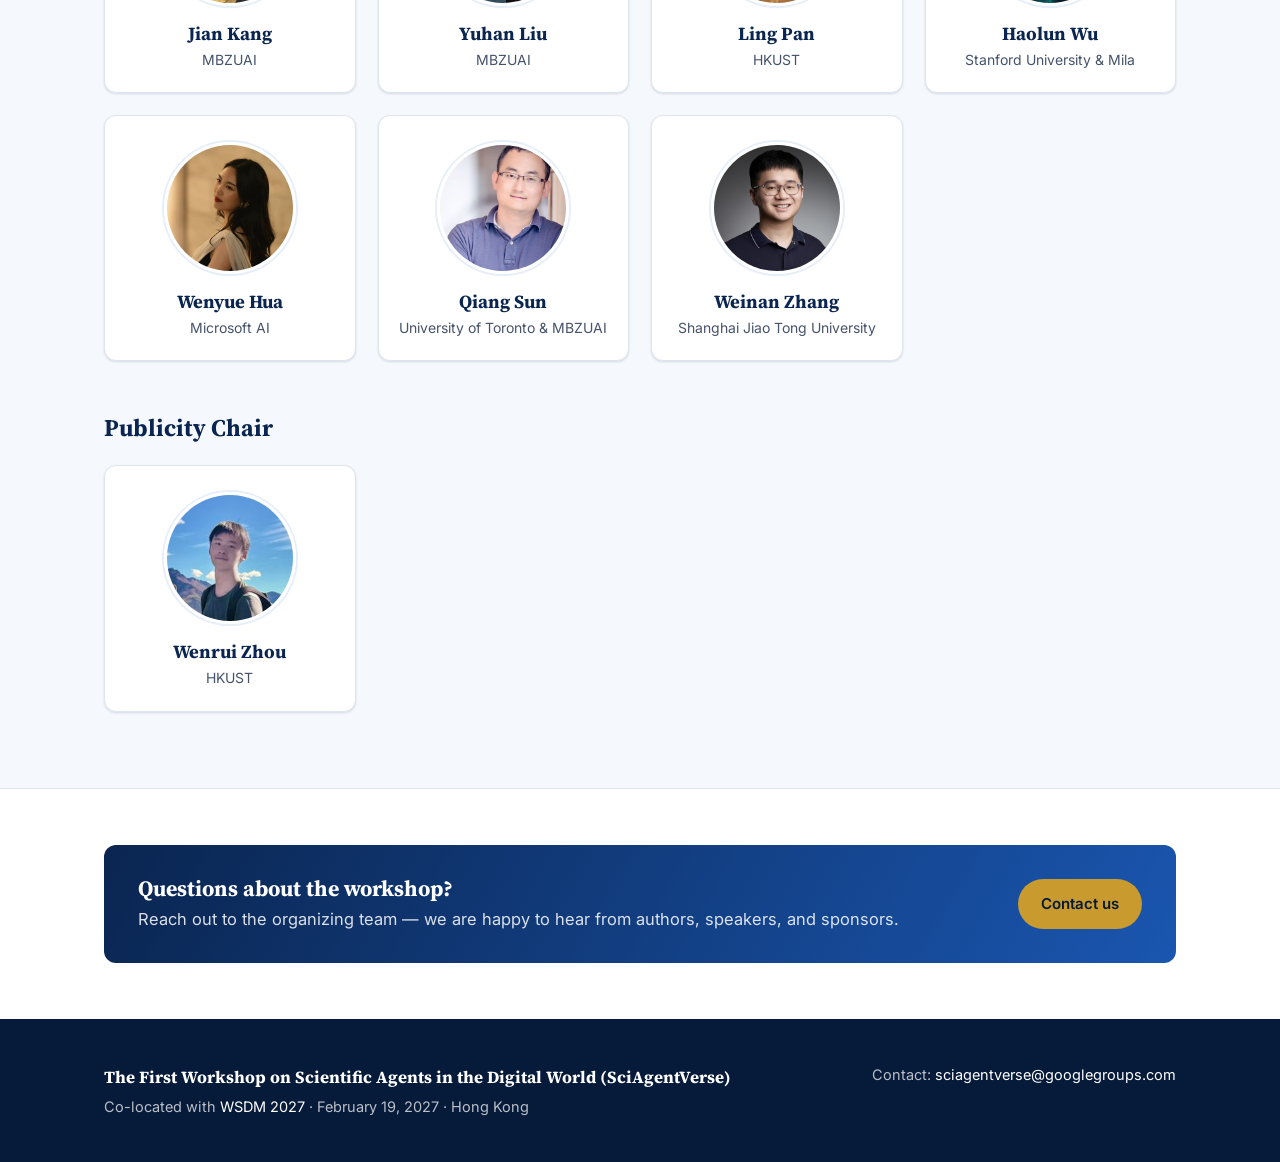
==== commit ce17ae94: "Remove the Schedule page - Delete schedule.html and its table/legend styles - Drop Schedule from the" ====
--- a/index.html
+++ b/index.html
@@ -23,7 +23,6 @@
     <ul class="nav-links">
       <li><a href="index.html" class="active">Home</a></li>
       <li><a href="#cfp">Call for Papers</a></li>
-      <li><a href="schedule.html">Schedule</a></li>
       <li><a href="speakers.html">Speakers</a></li>
       <li><a href="#organizers">Organizing Chairs</a></li>
     </ul>
@@ -44,7 +43,6 @@
       </dl>
       <div class="btn-row">
         <a class="btn btn-primary" href="#cfp">Call for Papers</a>
-        <a class="btn btn-ghost" href="schedule.html">View Schedule</a>
       </div>
     </div>
   </div>
--- a/css/style.css
+++ b/css/style.css
@@ -266,26 +266,6 @@
 .subhead { font-size: 24px; margin: 52px 0 22px; }
 .subhead:first-child { margin-top: 0; }
 
-/* ---------- Schedule ---------- */
-.schedule { width: 100%; border-collapse: collapse; background: #fff; border-radius: var(--radius); overflow: hidden; box-shadow: var(--shadow-sm); border: 1px solid var(--line); }
-.schedule th, .schedule td { padding: 15px 20px; text-align: left; border-bottom: 1px solid var(--line); vertical-align: top; }
-.schedule thead th { background: var(--navy-800); color: #fff; font-size: 13.5px; letter-spacing: .06em; text-transform: uppercase; font-weight: 600; }
-.schedule td.time { width: 160px; white-space: nowrap; font-variant-numeric: tabular-nums; font-weight: 600; color: var(--navy-800); }
-.schedule td .detail { display: block; color: var(--ink-mute); font-size: 14.5px; margin-top: 2px; }
-.schedule tr.break td { background: var(--bg-alt); color: var(--ink-soft); }
-.schedule tr.keynote td:nth-child(2) { border-left: 3px solid var(--blue-600); }
-.schedule tr.session td:nth-child(2) { border-left: 3px solid var(--gold-500); }
-.schedule tr:last-child td { border-bottom: 0; }
-.legend { display: flex; flex-wrap: wrap; gap: 18px; font-size: 14px; color: var(--ink-soft); margin: 0 0 18px; }
-.legend span::before { content: ""; display: inline-block; width: 12px; height: 12px; border-radius: 3px; margin-right: 7px; vertical-align: -1px; }
-.legend .k::before { background: var(--blue-600); }
-.legend .s::before { background: var(--gold-500); }
-.legend .b::before { background: var(--line); }
-@media (max-width: 620px) {
-  .schedule th, .schedule td { padding: 12px 12px; }
-  .schedule td.time { width: auto; white-space: normal; font-size: 14px; }
-}
-
 /* ---------- Lists, misc ---------- */
 .check-list { list-style: none; padding: 0; margin: 0; max-width: 820px; }
 .check-list li { position: relative; padding: 0 0 12px 30px; color: var(--ink-soft); }
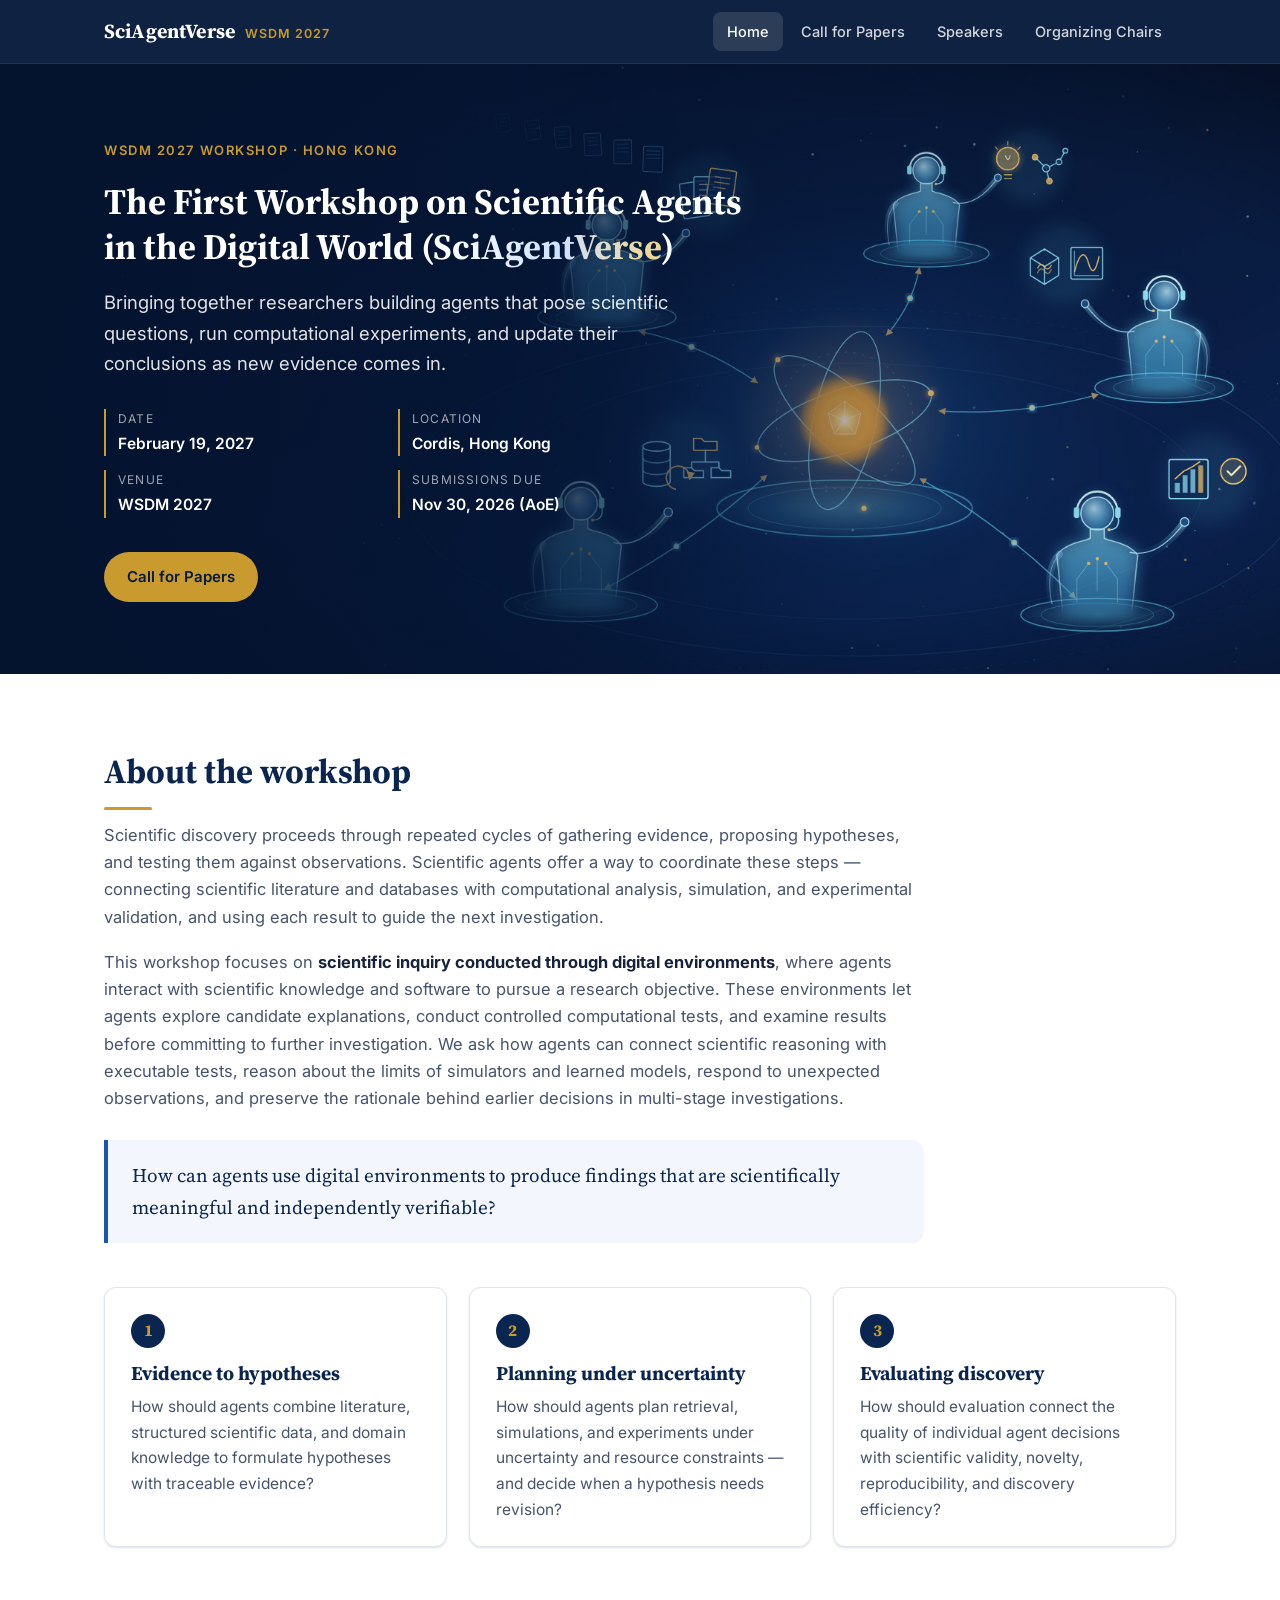
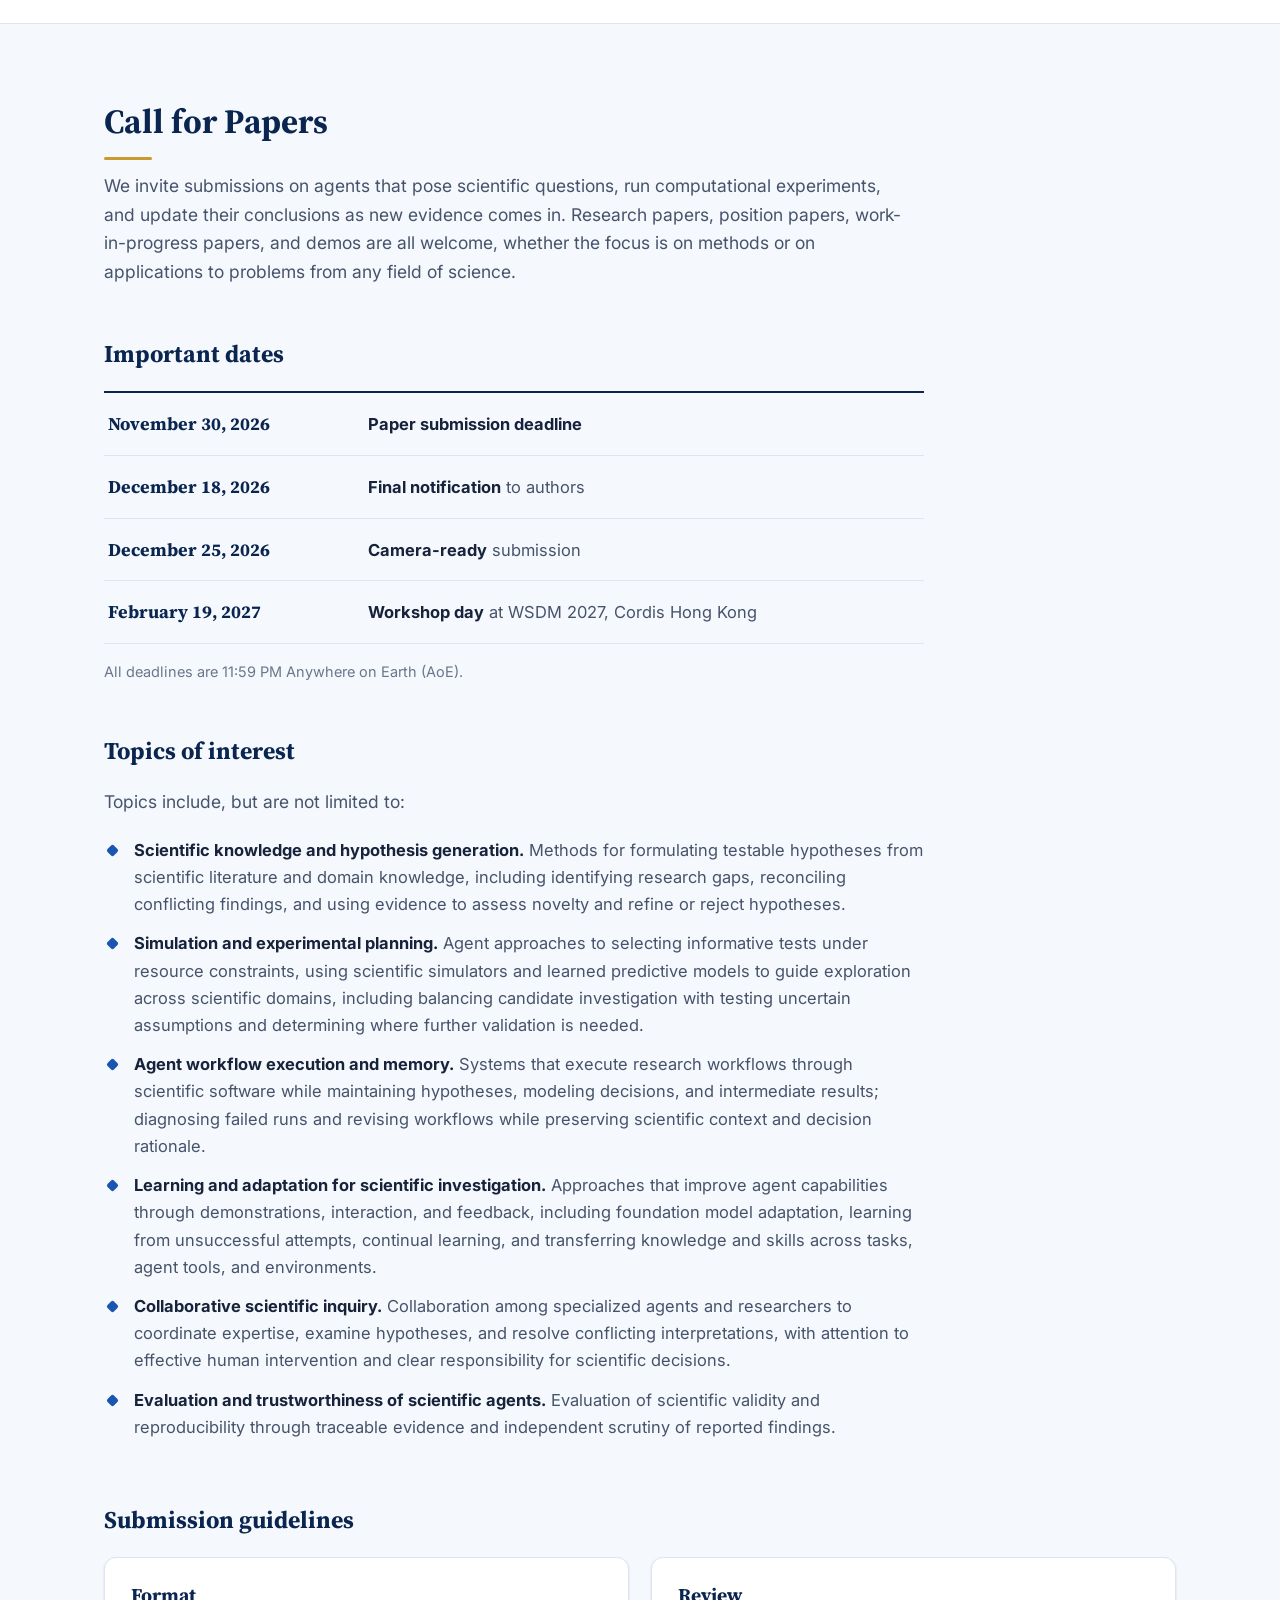
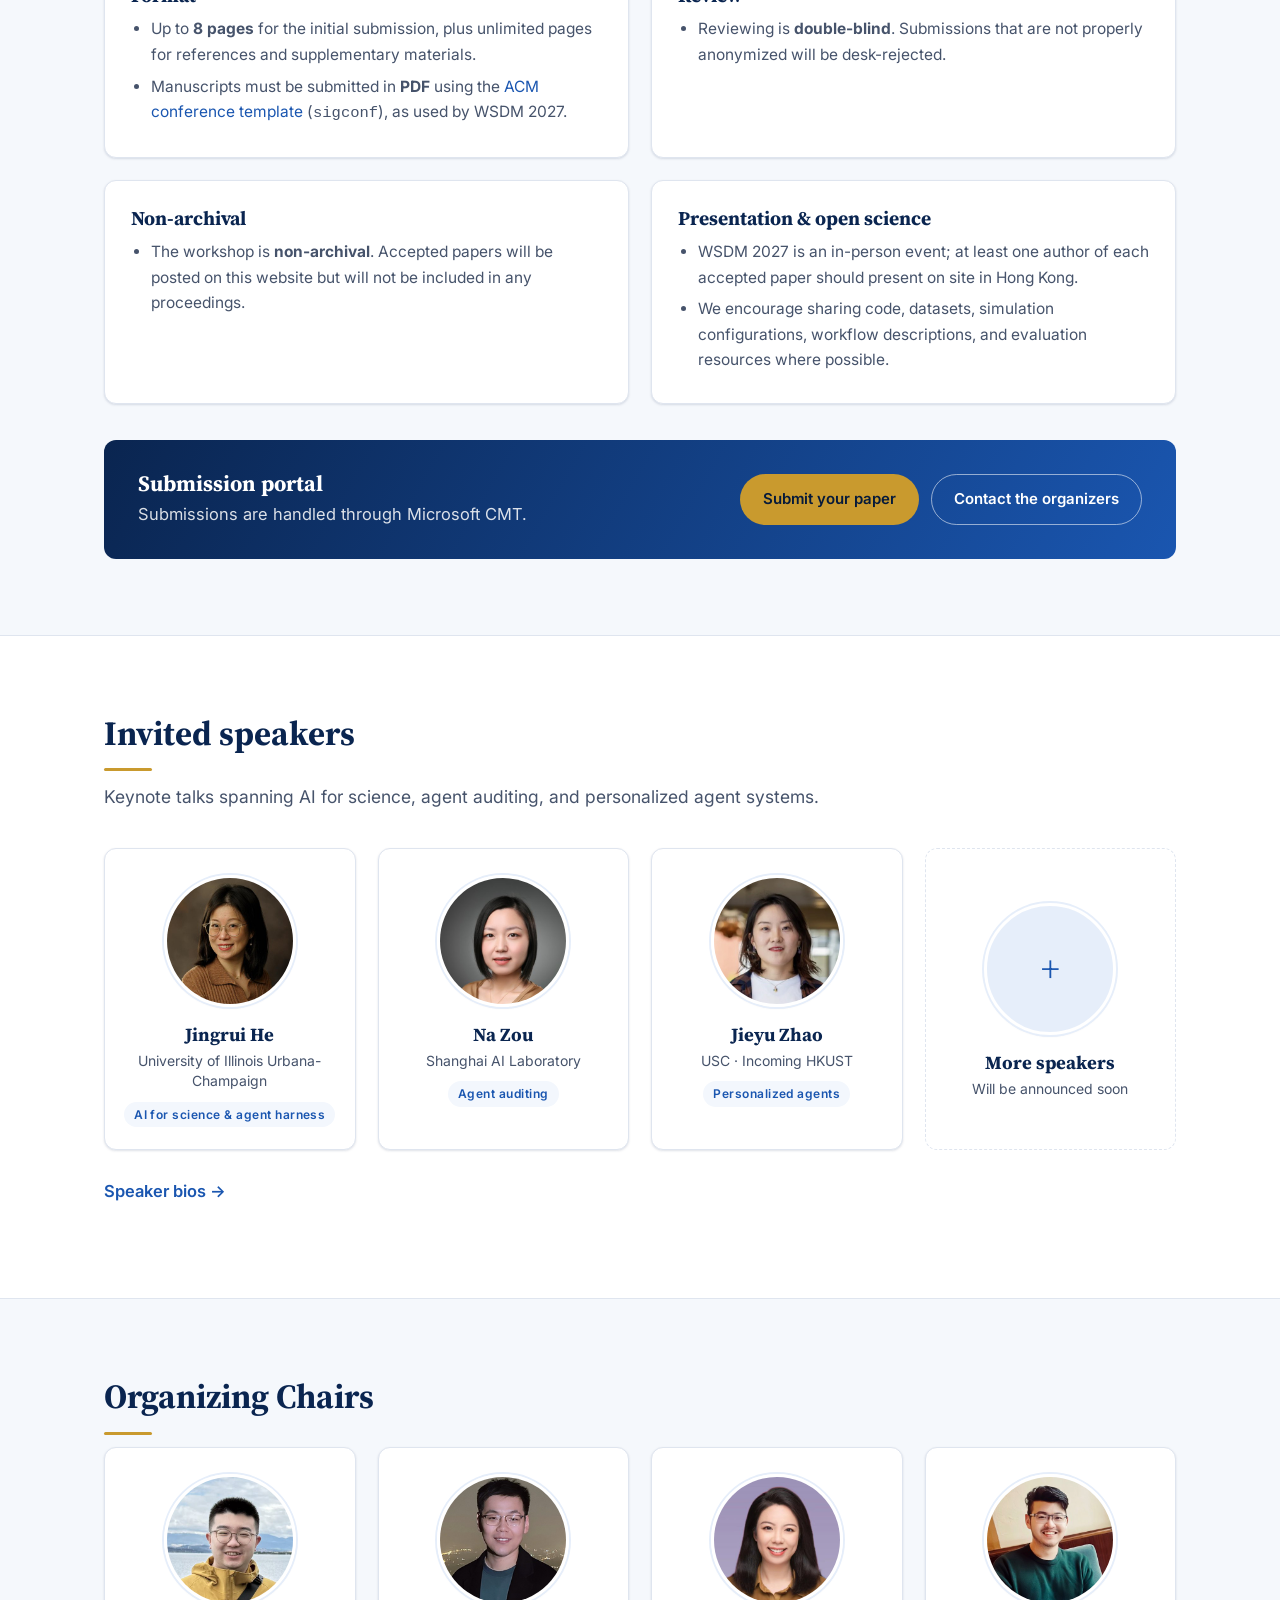
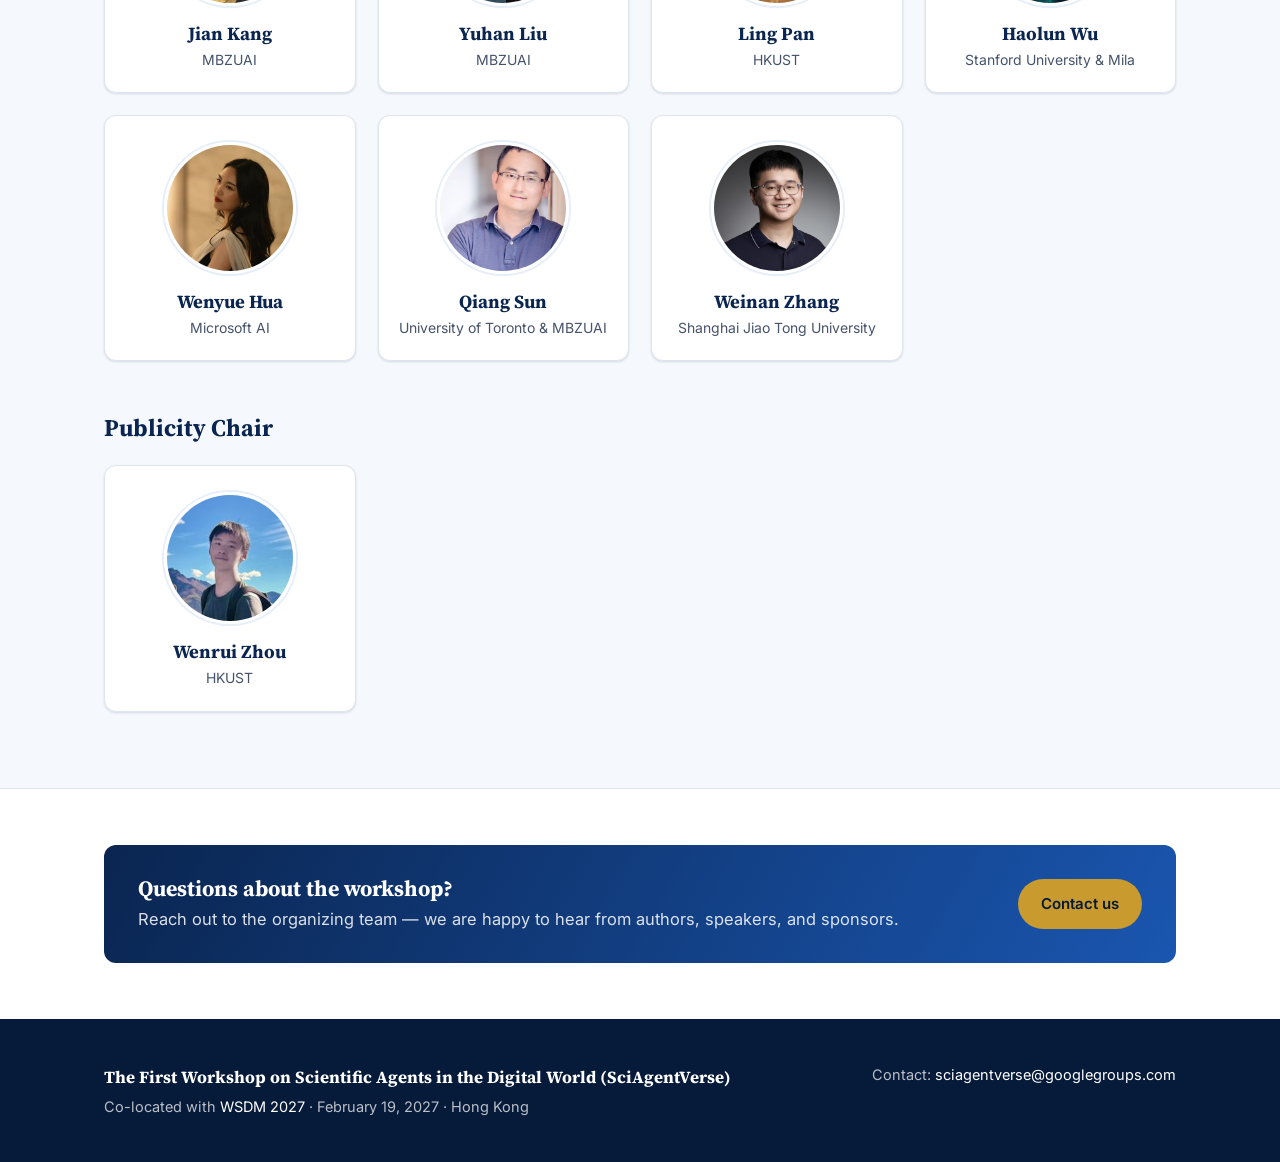
==== commit 73282caa: "Update important dates: submission Nov 30, notification Dec 18, camera-ready Dec 25 Co-Authored-By: " ====
--- a/index.html
+++ b/index.html
@@ -39,7 +39,7 @@
         <div><dt>Date</dt><dd>February 19, 2027</dd></div>
         <div><dt>Location</dt><dd>Cordis, Hong Kong</dd></div>
         <div><dt>Venue</dt><dd><a href="https://wsdm-conference.org/2027/" target="_blank" rel="noopener">WSDM 2027</a></dd></div>
-        <div><dt>Submissions due</dt><dd>Nov 21, 2026 (AoE)</dd></div>
+        <div><dt>Submissions due</dt><dd>Nov 30, 2026 (AoE)</dd></div>
       </dl>
       <div class="btn-row">
         <a class="btn btn-primary" href="#cfp">Call for Papers</a>
@@ -84,9 +84,9 @@
 
     <h3 class="subhead" id="dates">Important dates</h3>
     <ul class="dates">
-      <li><span class="date">November 21, 2026</span><span class="what"><strong>Paper submission deadline</strong></span></li>
-      <li><span class="date">December 11, 2026</span><span class="what"><strong>Final notification</strong> to authors</span></li>
-      <li><span class="date">December 18, 2026</span><span class="what"><strong>Camera-ready</strong> submission</span></li>
+      <li><span class="date">November 30, 2026</span><span class="what"><strong>Paper submission deadline</strong></span></li>
+      <li><span class="date">December 18, 2026</span><span class="what"><strong>Final notification</strong> to authors</span></li>
+      <li><span class="date">December 25, 2026</span><span class="what"><strong>Camera-ready</strong> submission</span></li>
       <li><span class="date">February 19, 2027</span><span class="what"><strong>Workshop day</strong> at WSDM 2027, Cordis Hong Kong</span></li>
     </ul>
     <p class="note">All deadlines are 11:59 PM Anywhere on Earth (AoE).</p>
